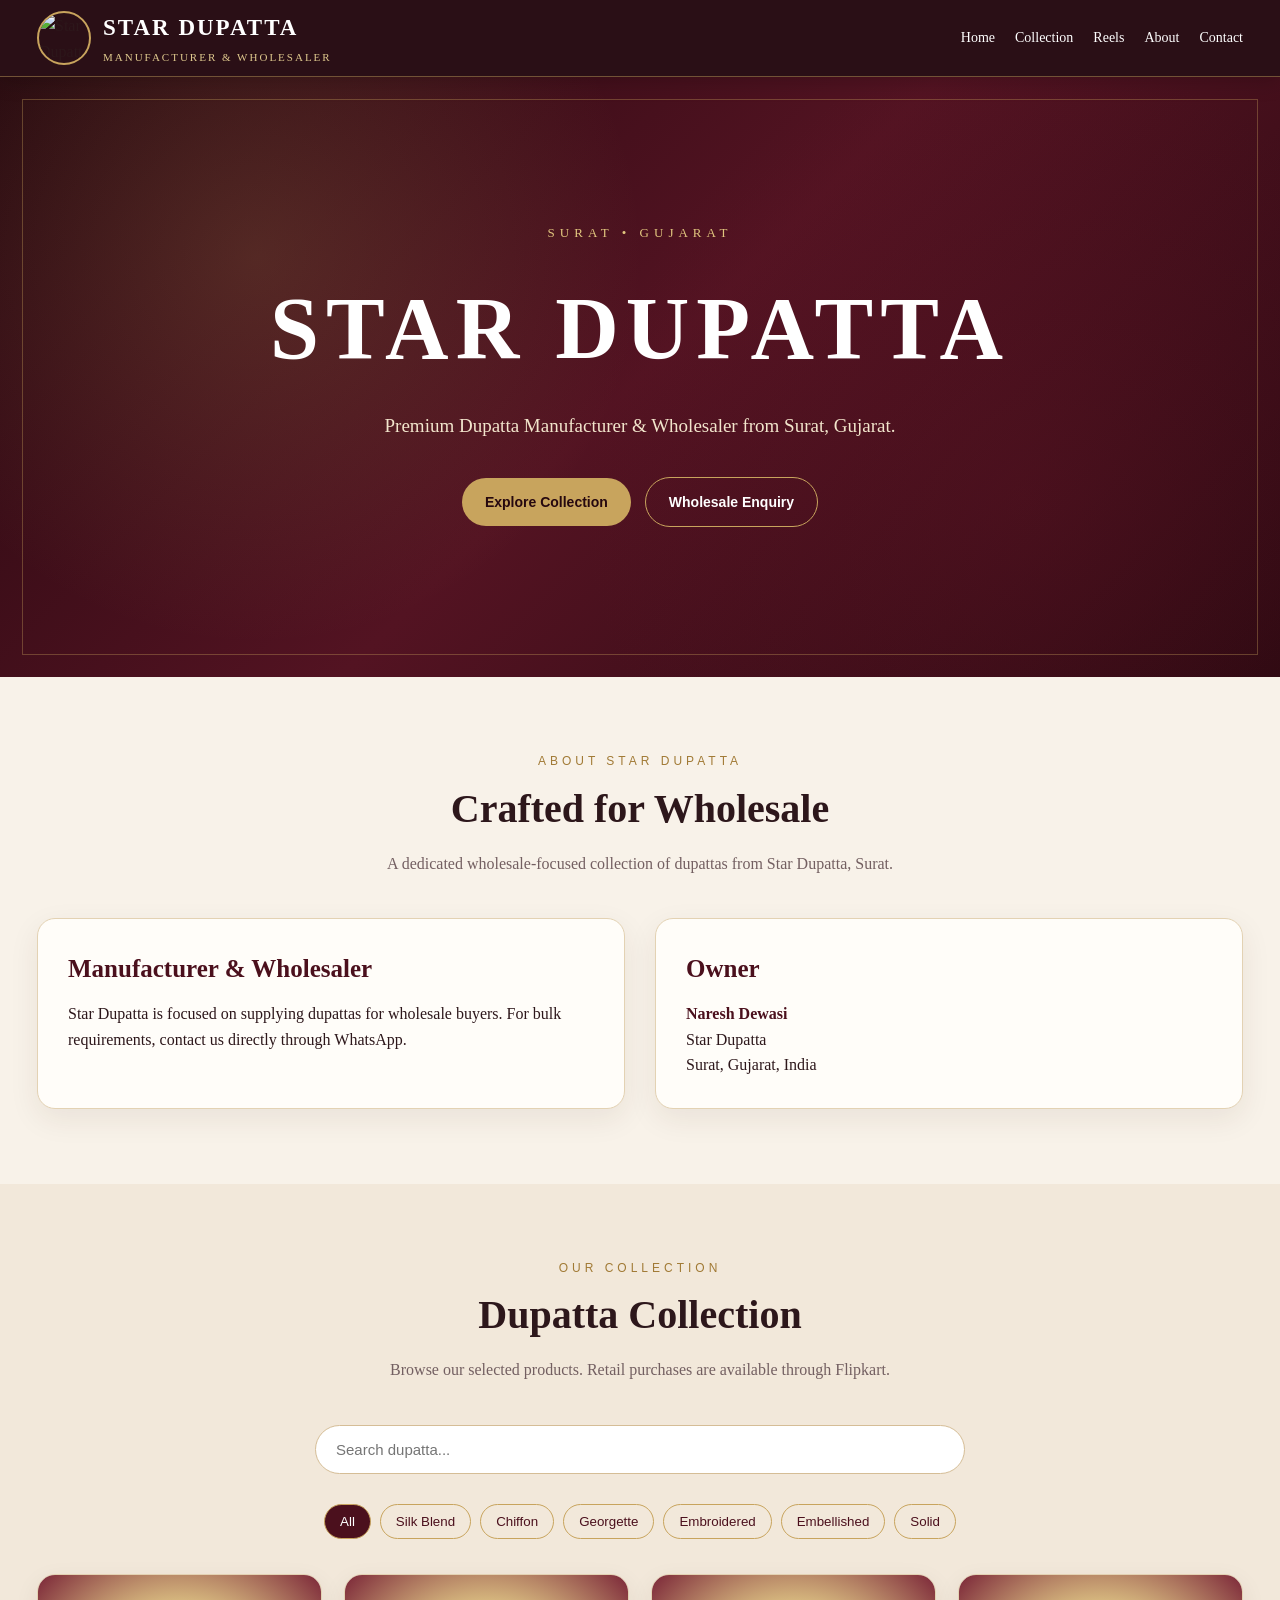
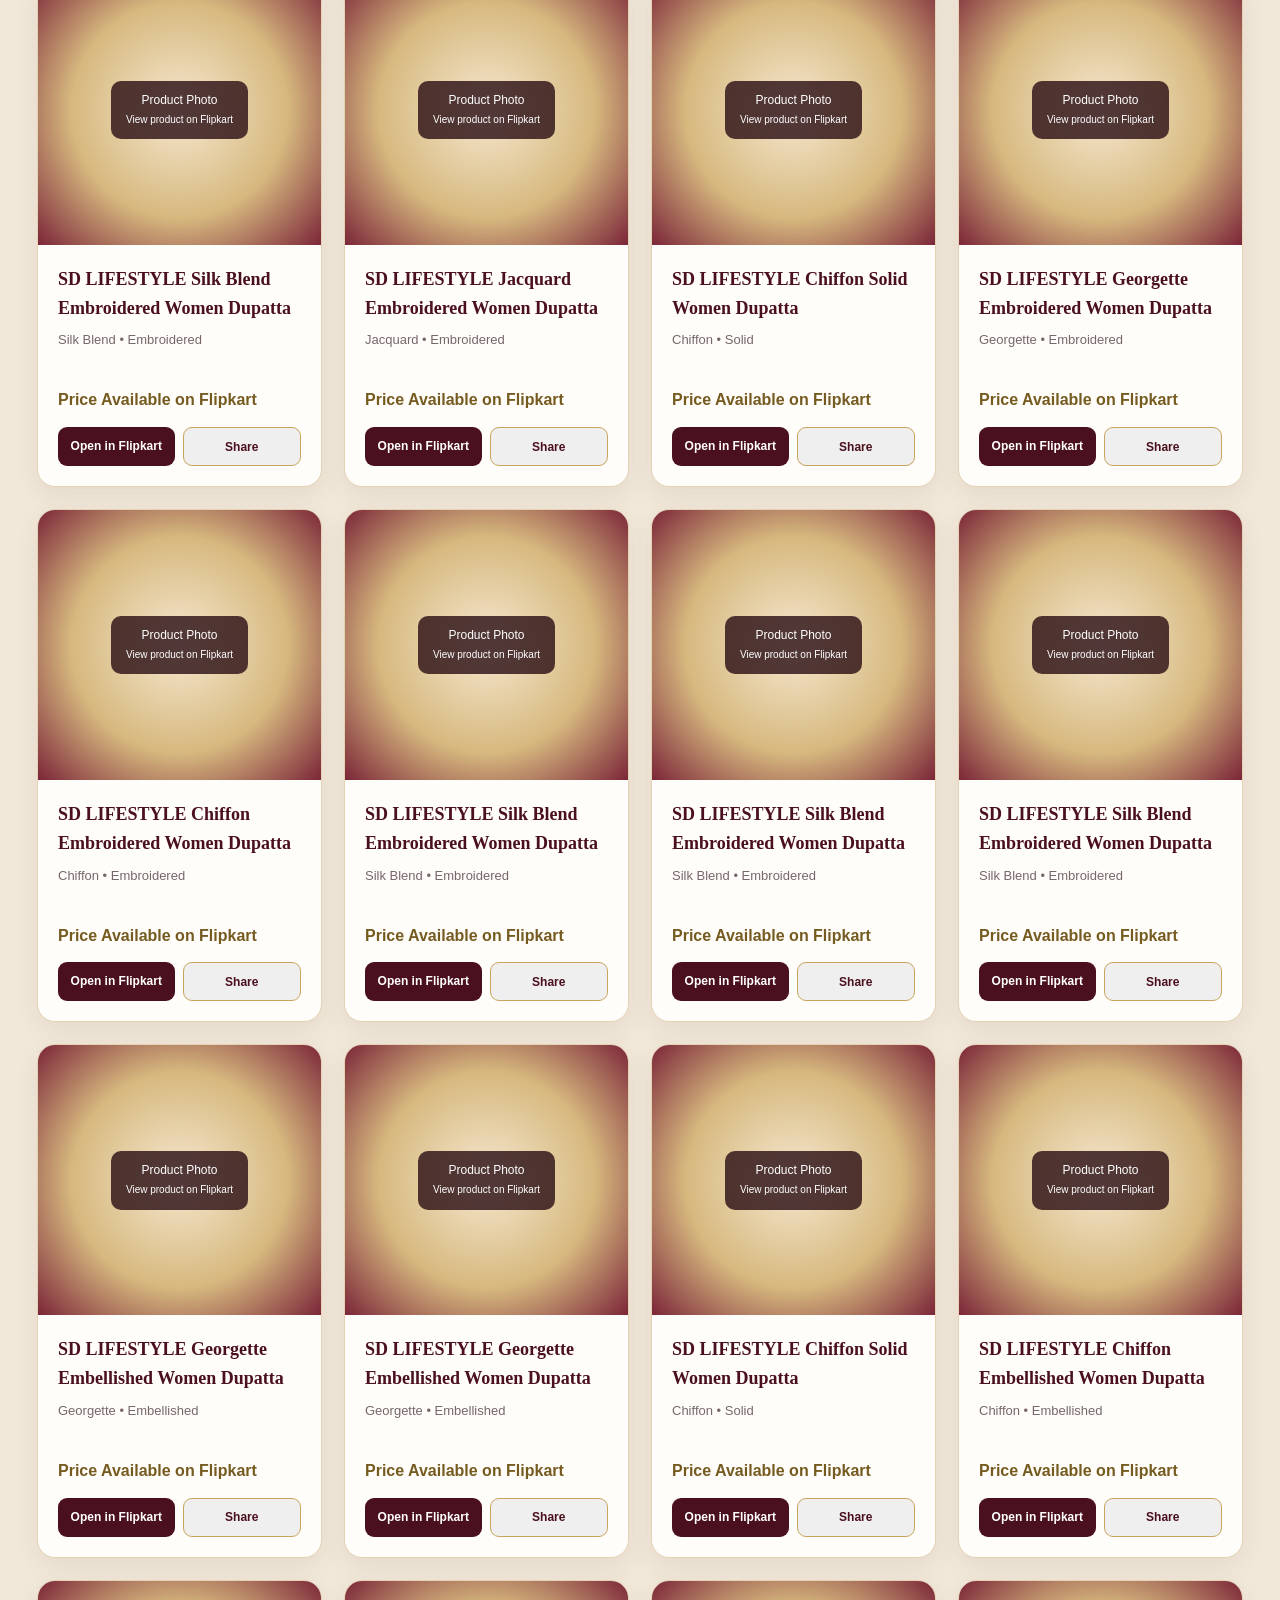
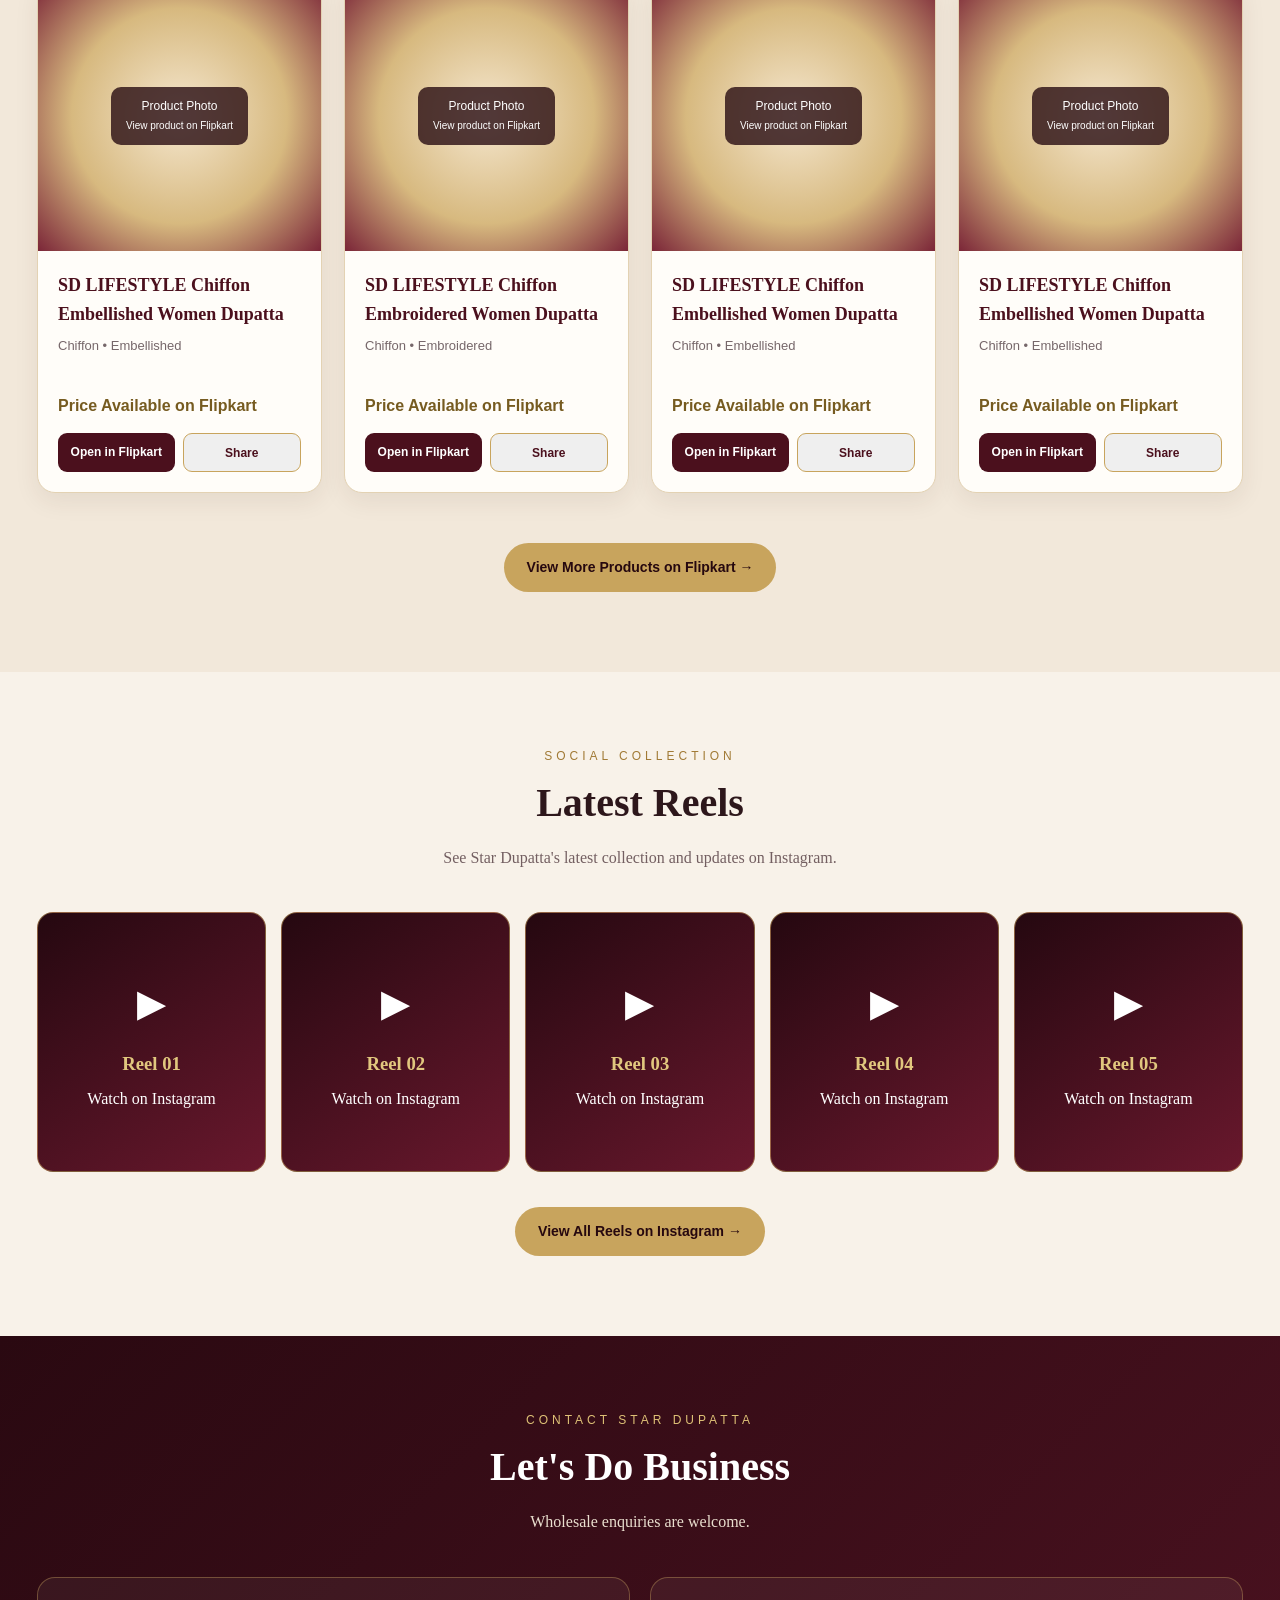
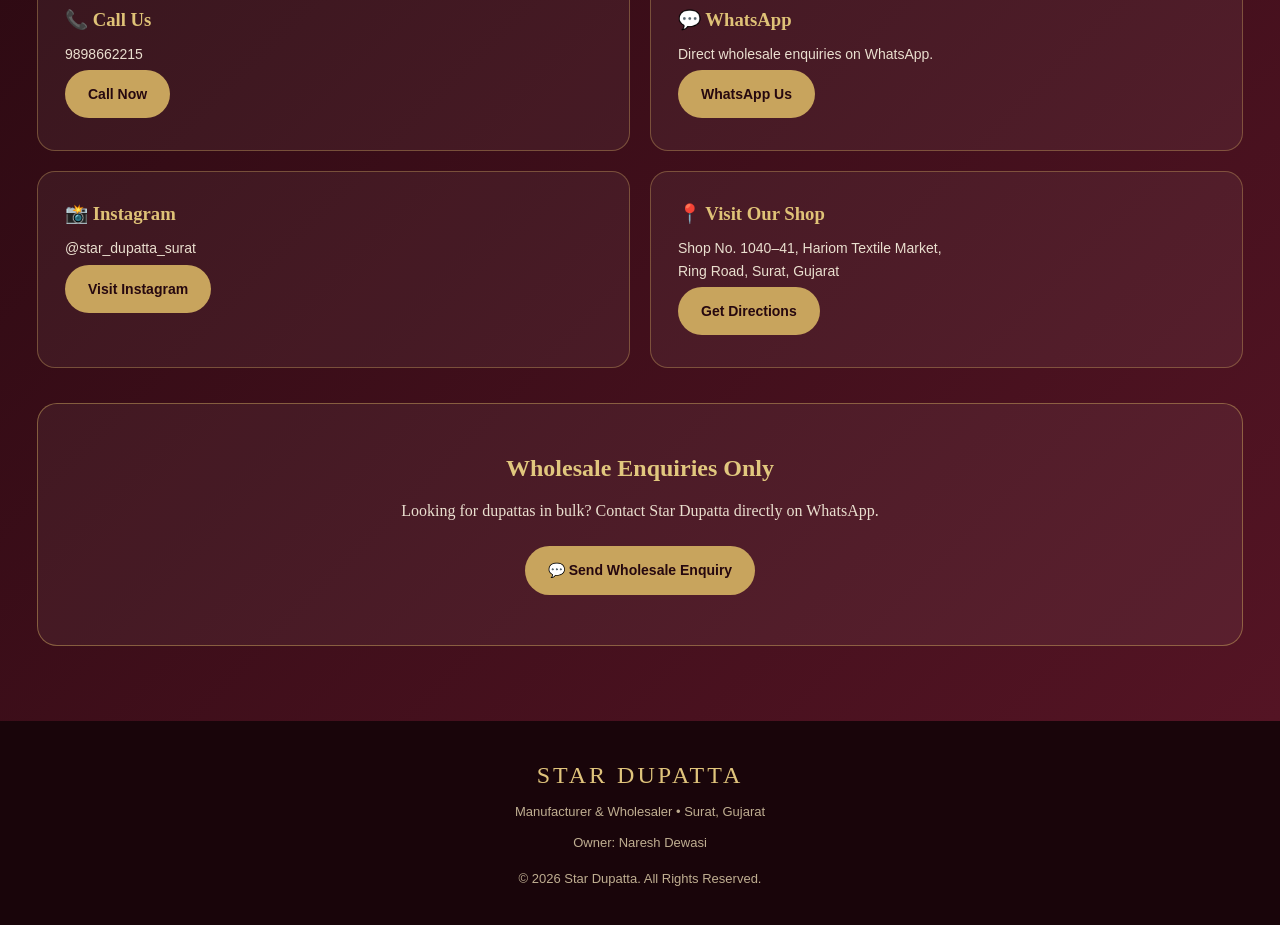
==== index.html @ 2c5ca938 "Add files via upload" ====
<!DOCTYPE html>
<html lang="en">
<head>
<meta charset="UTF-8">
<meta name="viewport" content="width=device-width, initial-scale=1.0">
<meta name="theme-color" content="#3b101b">
<title>Star Dupatta | Manufacturer & Wholesaler</title>

<style>
*{box-sizing:border-box;margin:0;padding:0}
html{scroll-behavior:smooth}
body{
  font-family:Georgia,"Times New Roman",serif;
  background:#f8f2e9;
  color:#2d171b;
  line-height:1.6;
}
a{text-decoration:none;color:inherit}

:root{
  --maroon:#4b101d;
  --dark:#24080f;
  --gold:#c8a45d;
  --cream:#f8f2e9;
  --white:#fffdf9;
  --text:#2d171b;
}

header{
  position:sticky;
  top:0;
  z-index:1000;
  background:rgba(36,8,15,.97);
  border-bottom:1px solid rgba(200,164,93,.45);
  box-shadow:0 4px 20px rgba(0,0,0,.18);
}

.nav{
  max-width:1250px;
  margin:auto;
  min-height:76px;
  padding:10px 22px;
  display:flex;
  align-items:center;
  justify-content:space-between;
  gap:20px;
}

.logo-wrap{
  display:flex;
  align-items:center;
  gap:12px;
}

.logo{
  width:54px;
  height:54px;
  object-fit:cover;
  border-radius:50%;
  border:2px solid var(--gold);
}

.brand{
  color:#fff;
  font-size:23px;
  letter-spacing:2px;
  font-weight:bold;
}

.brand-small{
  display:block;
  color:#dfc98e;
  font-size:11px;
  letter-spacing:2px;
  margin-top:2px;
}

nav{
  display:flex;
  flex-wrap:wrap;
  justify-content:center;
  gap:20px;
}

nav a{
  color:#fff;
  font-size:14px;
  transition:.25s;
}

nav a:hover{color:var(--gold)}

.hero{
  min-height:600px;
  display:flex;
  align-items:center;
  justify-content:center;
  text-align:center;
  padding:80px 20px;
  position:relative;
  overflow:hidden;
  background:
    radial-gradient(circle at 20% 30%,rgba(200,164,93,.18),transparent 35%),
    radial-gradient(circle at 80% 70%,rgba(116,25,45,.22),transparent 40%),
    linear-gradient(135deg,#26080f,#531322,#2c0911);
  color:#fff;
}

.hero:before{
  content:"";
  position:absolute;
  inset:22px;
  border:1px solid rgba(200,164,93,.35);
  pointer-events:none;
}

.hero-content{
  max-width:900px;
  position:relative;
  z-index:2;
}

.eyebrow{
  color:#e2c77f;
  letter-spacing:5px;
  text-transform:uppercase;
  font-size:13px;
  margin-bottom:15px;
}

.hero h1{
  font-size:clamp(45px,8vw,88px);
  letter-spacing:7px;
  margin-bottom:12px;
}

.hero p{
  color:#f2e5cc;
  font-size:19px;
  max-width:680px;
  margin:0 auto 30px;
}

.btn{
  display:inline-block;
  padding:13px 23px;
  border-radius:30px;
  margin:5px;
  font-weight:bold;
  font-family:Arial,sans-serif;
  font-size:14px;
  transition:.25s;
}

.btn-gold{
  background:var(--gold);
  color:#26080f;
}

.btn-outline{
  border:1px solid var(--gold);
  color:#fff;
}

.btn:hover{
  transform:translateY(-2px);
  box-shadow:0 8px 22px rgba(0,0,0,.2);
}

.section{
  max-width:1250px;
  margin:auto;
  padding:75px 22px;
}

.section-title{
  text-align:center;
  margin-bottom:42px;
}

.section-title .small{
  color:#a17a35;
  text-transform:uppercase;
  letter-spacing:4px;
  font-size:12px;
  font-family:Arial,sans-serif;
}

.section-title h2{
  font-size:40px;
  margin-top:5px;
}

.section-title p{
  max-width:650px;
  margin:10px auto 0;
  color:#735f61;
}

.about{
  display:grid;
  grid-template-columns:1fr 1fr;
  gap:30px;
}

.info-card{
  background:var(--white);
  border:1px solid #e3d2b3;
  border-radius:18px;
  padding:30px;
  box-shadow:0 10px 30px rgba(70,35,20,.08);
}

.info-card h3{
  color:var(--maroon);
  margin-bottom:12px;
  font-size:25px;
}

.info-card strong{color:var(--maroon)}

.products{
  background:#f2e8da;
}

.search-area{
  max-width:650px;
  margin:0 auto 30px;
}

.search{
  width:100%;
  padding:15px 20px;
  border:1px solid #d5bd96;
  border-radius:30px;
  background:white;
  outline:none;
  font-size:15px;
}

.filters{
  display:flex;
  flex-wrap:wrap;
  justify-content:center;
  gap:9px;
  margin-bottom:35px;
}

.filter{
  border:1px solid #c8a45d;
  background:transparent;
  padding:9px 15px;
  border-radius:22px;
  cursor:pointer;
  color:var(--maroon);
}

.filter.active,
.filter:hover{
  background:var(--maroon);
  color:#fff;
}

.product-grid{
  display:grid;
  grid-template-columns:repeat(4,1fr);
  gap:22px;
}

.product{
  background:var(--white);
  border-radius:18px;
  overflow:hidden;
  border:1px solid #e3d2b3;
  box-shadow:0 8px 25px rgba(70,35,20,.08);
  transition:.3s;
}

.product:hover{
  transform:translateY(-5px);
  box-shadow:0 15px 35px rgba(70,35,20,.14);
}

.product-img{
  height:270px;
  background:
    radial-gradient(circle at center,#f5e7cf,#d7b97f 55%,#7b2638);
  display:flex;
  align-items:center;
  justify-content:center;
  text-align:center;
  padding:25px;
  color:#fff;
  position:relative;
}

.product-img span{
  background:rgba(36,8,15,.78);
  padding:10px 15px;
  border-radius:10px;
  font-family:Arial,sans-serif;
  font-size:12px;
}

.product-body{padding:20px}

.product-body h3{
  font-size:18px;
  margin-bottom:8px;
  color:var(--maroon);
}

.product-body p{
  color:#76676a;
  font-family:Arial,sans-serif;
  font-size:13px;
  min-height:43px;
}

.price{
  color:#765b20;
  font-weight:bold;
  margin:14px 0;
  font-family:Arial,sans-serif;
}

.actions{
  display:flex;
  gap:8px;
}

.action{
  flex:1;
  text-align:center;
  padding:10px 6px;
  border-radius:9px;
  font-size:12px;
  font-family:Arial,sans-serif;
  font-weight:bold;
}

.flip{
  background:var(--maroon);
  color:white;
}

.share{
  border:1px solid #c8a45d;
  color:var(--maroon);
}

.more{
  text-align:center;
  margin-top:45px;
}

.reels{
  display:grid;
  grid-template-columns:repeat(5,1fr);
  gap:15px;
}

.reel{
  min-height:260px;
  background:linear-gradient(145deg,#250810,#69182d);
  border:1px solid rgba(200,164,93,.55);
  border-radius:16px;
  display:flex;
  flex-direction:column;
  justify-content:center;
  align-items:center;
  text-align:center;
  padding:20px;
  color:#fff;
  transition:.3s;
}

.reel:hover{transform:translateY(-5px)}

.reel-icon{
  font-size:38px;
  margin-bottom:15px;
}

.reel h3{
  color:#e1c77e;
  margin-bottom:8px;
}

.contact{
  background:linear-gradient(135deg,#2a0911,#541424);
  color:#fff;
}

.contact-grid{
  display:grid;
  grid-template-columns:repeat(2,1fr);
  gap:20px;
}

.contact-card{
  border:1px solid rgba(200,164,93,.4);
  border-radius:18px;
  padding:27px;
  background:rgba(255,255,255,.05);
}

.contact-card h3{
  color:#dfc277;
  margin-bottom:8px;
}

.contact-card p{
  color:#eadfcf;
  font-family:Arial,sans-serif;
  font-size:14px;
}

.contact-card .btn{margin-left:0}

.wholesale{
  text-align:center;
  margin-top:35px;
  padding:45px 25px;
  border:1px solid rgba(200,164,93,.5);
  border-radius:20px;
  background:rgba(255,255,255,.05);
}

.wholesale h2{
  color:#e1c77e;
  margin-bottom:10px;
}

.wholesale p{
  color:#eadfcf;
  margin-bottom:18px;
}

footer{
  background:#19050a;
  color:#bfae91;
  text-align:center;
  padding:35px 20px;
  font-family:Arial,sans-serif;
  font-size:13px;
}

.footer-brand{
  color:#e0c47c;
  font-family:Georgia,serif;
  font-size:24px;
  letter-spacing:3px;
  margin-bottom:8px;
}

@media(max-width:1050px){
  .product-grid{grid-template-columns:repeat(3,1fr)}
  .reels{grid-template-columns:repeat(3,1fr)}
}

@media(max-width:760px){
  .nav{
    flex-direction:column;
    padding:12px;
  }

  nav{gap:12px}

  .hero{min-height:520px}

  .about,
  .contact-grid{
    grid-template-columns:1fr;
  }

  .product-grid{
    grid-template-columns:repeat(2,1fr);
    gap:14px;
  }

  .product-img{height:220px}

  .reels{
    grid-template-columns:1fr 1fr;
  }

  .section{padding:55px 15px}
}

@media(max-width:480px){
  .product-grid{grid-template-columns:1fr}

  .reels{grid-template-columns:1fr}

  .hero h1{
    letter-spacing:3px;
  }

  .hero p{font-size:16px}
}
</style>
</head>

<body>

<header>
  <div class="nav">

    <a href="#home" class="logo-wrap">
      <img
        class="logo"
        src="https://i.ibb.co/zTkdzWYV/Screenshot-20260829-231338-Instagram.jpg"
        alt="Star Dupatta Logo"
      >
      <div>
        <div class="brand">STAR DUPATTA</div>
        <span class="brand-small">MANUFACTURER & WHOLESALER</span>
      </div>
    </a>

    <nav>
      <a href="#home">Home</a>
      <a href="#products">Collection</a>
      <a href="#reels">Reels</a>
      <a href="#about">About</a>
      <a href="#contact">Contact</a>
    </nav>

  </div>
</header>


<section class="hero" id="home">
  <div class="hero-content">
    <div class="eyebrow">Surat • Gujarat</div>

    <h1>STAR DUPATTA</h1>

    <p>
      Premium Dupatta Manufacturer & Wholesaler
      from Surat, Gujarat.
    </p>

    <a href="#products" class="btn btn-gold">
      Explore Collection
    </a>

    <a
      href="https://wa.me/919898662215?text=Hello%20Star%20Dupatta%2C%20I%20am%20interested%20in%20wholesale%20dupattas."
      class="btn btn-outline"
      target="_blank"
    >
      Wholesale Enquiry
    </a>
  </div>
</section>


<section class="section" id="about">

  <div class="section-title">
    <div class="small">About Star Dupatta</div>
    <h2>Crafted for Wholesale</h2>
    <p>
      A dedicated wholesale-focused collection of dupattas
      from Star Dupatta, Surat.
    </p>
  </div>

  <div class="about">

    <div class="info-card">
      <h3>Manufacturer & Wholesaler</h3>
      <p>
        Star Dupatta is focused on supplying dupattas for
        wholesale buyers. For bulk requirements, contact us
        directly through WhatsApp.
      </p>
    </div>

    <div class="info-card">
      <h3>Owner</h3>
      <p>
        <strong>Naresh Dewasi</strong><br>
        Star Dupatta<br>
        Surat, Gujarat, India
      </p>
    </div>

  </div>
</section>


<section class="products" id="products">

  <div class="section">

    <div class="section-title">
      <div class="small">Our Collection</div>
      <h2>Dupatta Collection</h2>
      <p>
        Browse our selected products. Retail purchases are
        available through Flipkart.
      </p>
    </div>

    <div class="search-area">
      <input
        class="search"
        id="search"
        type="search"
        placeholder="Search dupatta..."
        oninput="filterProducts()"
      >
    </div>

    <div class="filters">
      <button class="filter active" onclick="setFilter('all',this)">All</button>
      <button class="filter" onclick="setFilter('silk',this)">Silk Blend</button>
      <button class="filter" onclick="setFilter('chiffon',this)">Chiffon</button>
      <button class="filter" onclick="setFilter('georgette',this)">Georgette</button>
      <button class="filter" onclick="setFilter('embroidered',this)">Embroidered</button>
      <button class="filter" onclick="setFilter('embellished',this)">Embellished</button>
      <button class="filter" onclick="setFilter('solid',this)">Solid</button>
    </div>

    <div class="product-grid" id="productGrid"></div>

    <div class="more">
      <a
        href="https://www.flipkart.com/womens-dupattas/sd-lifestyle~brand/pr?sid=clo%2Cqd8%2Ct6b%2Cpjy&marketplace=FLIPKART&sort=popularity&p%5B%5D=facets.brand%255B%5D%3DSD%2BLIFESTYLE"
        target="_blank"
        class="btn btn-gold"
      >
        View More Products on Flipkart →
      </a>
    </div>

  </div>
</section>


<section class="section" id="reels">

  <div class="section-title">
    <div class="small">Social Collection</div>
    <h2>Latest Reels</h2>
    <p>See Star Dupatta's latest collection and updates on Instagram.</p>
  </div>

  <div class="reels">

    <a class="reel" target="_blank"
       href="https://www.instagram.com/reel/DZw_yzQIkz5/">
      <div class="reel-icon">▶</div>
      <h3>Reel 01</h3>
      <p>Watch on Instagram</p>
    </a>

    <a class="reel" target="_blank"
       href="https://www.instagram.com/reel/DZ9lg5iI7VW/">
      <div class="reel-icon">▶</div>
      <h3>Reel 02</h3>
      <p>Watch on Instagram</p>
    </a>

    <a class="reel" target="_blank"
       href="https://www.instagram.com/reel/DaCnSZhokdm/">
      <div class="reel-icon">▶</div>
      <h3>Reel 03</h3>
      <p>Watch on Instagram</p>
    </a>

    <a class="reel" target="_blank"
       href="https://www.instagram.com/reel/DaC8WlyoCGF/">
      <div class="reel-icon">▶</div>
      <h3>Reel 04</h3>
      <p>Watch on Instagram</p>
    </a>

    <a class="reel" target="_blank"
       href="https://www.instagram.com/reel/DcbSSscI4Z-/">
      <div class="reel-icon">▶</div>
      <h3>Reel 05</h3>
      <p>Watch on Instagram</p>
    </a>

  </div>

  <div style="text-align:center;margin-top:30px;">
    <a
      href="https://www.instagram.com/star_dupatta_surat/"
      target="_blank"
      class="btn btn-gold"
    >
      View All Reels on Instagram →
    </a>
  </div>

</section>


<section class="contact" id="contact">

  <div class="section">

    <div class="section-title">
      <div class="small" style="color:#dfc277;">Contact Star Dupatta</div>
      <h2 style="color:white;">Let's Do Business</h2>
      <p style="color:#eadfcf;">
        Wholesale enquiries are welcome.
      </p>
    </div>

    <div class="contact-grid">

      <div class="contact-card">
        <h3>📞 Call Us</h3>
        <p>9898662215</p>
        <a href="tel:+919898662215" class="btn btn-gold">
          Call Now
        </a>
      </div>

      <div class="contact-card">
        <h3>💬 WhatsApp</h3>
        <p>Direct wholesale enquiries on WhatsApp.</p>
        <a
          href="https://wa.me/919898662215?text=Hello%20Star%20Dupatta%2C%20I%20am%20interested%20in%20wholesale%20dupattas."
          target="_blank"
          class="btn btn-gold"
        >
          WhatsApp Us
        </a>
      </div>

      <div class="contact-card">
        <h3>📸 Instagram</h3>
        <p>@star_dupatta_surat</p>
        <a
          href="https://www.instagram.com/star_dupatta_surat/"
          target="_blank"
          class="btn btn-gold"
        >
          Visit Instagram
        </a>
      </div>

      <div class="contact-card">
        <h3>📍 Visit Our Shop</h3>
        <p>
          Shop No. 1040–41, Hariom Textile Market,<br>
          Ring Road, Surat, Gujarat
        </p>
        <a
          href="https://maps.app.goo.gl/jtV95q2mHbNtbrFj6?g_st=ac"
          target="_blank"
          class="btn btn-gold"
        >
          Get Directions
        </a>
      </div>

    </div>


    <div class="wholesale">

      <h2>Wholesale Enquiries Only</h2>

      <p>
        Looking for dupattas in bulk?
        Contact Star Dupatta directly on WhatsApp.
      </p>

      <a
        href="https://wa.me/919898662215?text=Hello%20Star%20Dupatta%2C%20I%20am%20interested%20in%20wholesale%20dupattas."
        target="_blank"
        class="btn btn-gold"
      >
        💬 Send Wholesale Enquiry
      </a>

    </div>

  </div>

</section>


<footer>

  <div class="footer-brand">STAR DUPATTA</div>

  <p>Manufacturer & Wholesaler • Surat, Gujarat</p>

  <p style="margin-top:10px;">
    Owner: Naresh Dewasi
  </p>

  <p style="margin-top:15px;">
    © 2026 Star Dupatta. All Rights Reserved.
  </p>

</footer>


<script>

const products = [

{
 name:"SD LIFESTYLE Silk Blend Embroidered Women Dupatta",
 type:"silk embroidered",
 url:"https://dl.flipkart.com/dl/sd-lifestyle-silk-blend-embroidered-women-dupatta/p/itm3fc6945164ed1?pid=DUPHMPGYBGUNRDJT&lid=LSTDUPHMPGYBGUNRDJTT0ZXSJ&marketplace=FLIPKART&q=sd+lifestyle+dupatta&store=clo%2Fqd8%2Ft6b%2Fpjy",
 category:"Silk Blend • Embroidered"
},

{
 name:"SD LIFESTYLE Jacquard Embroidered Women Dupatta",
 type:"jacquard embroidered",
 url:"https://dl.flipkart.com/dl/sd-lifestyle-jacquard-embroidered-women-dupatta/p/itmd03dd4b857654?pid=DUPHKTE5GJJXPYZM&lid=LSTDUPHKTE5GJJXPYZMOZVMYJ&marketplace=FLIPKART&q=sd+lifestyle+dupatta&store=clo%2Fqd8%2Ft6b%2Fpjy",
 category:"Jacquard • Embroidered"
},

{
 name:"SD LIFESTYLE Chiffon Solid Women Dupatta",
 type:"chiffon solid",
 url:"https://dl.flipkart.com/dl/sd-lifestyle-chiffon-solid-women-dupatta/p/itma3800caab5e64?pid=DUPHJGUGKZB3FHMG&lid=LSTDUPHJGUGKZB3FHMGYOK1WY&marketplace=FLIPKART&q=sd+lifestyle+dupatta&store=clo%2Fqd8%2Ft6b%2Fpjy",
 category:"Chiffon • Solid"
},

{
 name:"SD LIFESTYLE Georgette Embroidered Women Dupatta",
 type:"georgette embroidered",
 url:"https://dl.flipkart.com/dl/sd-lifestyle-georgette-embroidered-women-dupatta/p/itm1c7324a1fb806?pid=DUPHJQZF4SFA7AJU&lid=LSTDUPHJQZF4SFA7AJU33KN9Y&marketplace=FLIPKART&q=sd+lifestyle+dupatta&store=clo%2Fqd8%2Ft6b%2Fpjy",
 category:"Georgette • Embroidered"
},

{
 name:"SD LIFESTYLE Chiffon Embroidered Women Dupatta",
 type:"chiffon embroidered",
 url:"https://dl.flipkart.com/dl/sd-lifestyle-chiffon-embroidered-women-dupatta/p/itme0567edb742ff?pid=DUPHJGT7TXG6GNKY&lid=LSTDUPHJGT7TXG6GNKY1EAVQU&marketplace=FLIPKART&q=sd+lifestyle+dupatta&store=clo%2Fqd8%2Ft6b%2Fpjy",
 category:"Chiffon • Embroidered"
},

{
 name:"SD LIFESTYLE Silk Blend Embroidered Women Dupatta",
 type:"silk embroidered",
 url:"https://dl.flipkart.com/dl/sd-lifestyle-silk-blend-embroidered-women-dupatta/p/itmf3056d219b2b1?pid=DUPHMPGYYGDUEH8R&lid=LSTDUPHMPGYYGDUEH8RJPDTI4&marketplace=FLIPKART&q=sd+lifestyle+dupatta&store=clo%2Fqd8%2Ft6b%2Fpjy",
 category:"Silk Blend • Embroidered"
},

{
 name:"SD LIFESTYLE Silk Blend Embroidered Women Dupatta",
 type:"silk embroidered",
 url:"https://dl.flipkart.com/dl/sd-lifestyle-silk-blend-embroidered-women-dupatta/p/itm67cb13f4dfed7?pid=DUPHMPGYJFTVMKUM&lid=LSTDUPHMPGYJFTVMKUMCTW9AX&marketplace=FLIPKART&q=sd+lifestyle+dupatta&store=clo%2Fqd8%2Ft6b%2Fpjy",
 category:"Silk Blend • Embroidered"
},

{
 name:"SD LIFESTYLE Silk Blend Embroidered Women Dupatta",
 type:"silk embroidered",
 url:"https://dl.flipkart.com/dl/sd-lifestyle-silk-blend-embroidered-women-dupatta/p/itm17203e1b61720?pid=DUPHMPGYVJ8C8MPH&lid=LSTDUPHMPGYVJ8C8MPHT6V2NP&marketplace=FLIPKART&q=sd+lifestyle+dupatta&store=clo%2Fqd8%2Ft6b%2Fpjy",
 category:"Silk Blend • Embroidered"
},

{
 name:"SD LIFESTYLE Georgette Embellished Women Dupatta",
 type:"georgette embellished",
 url:"https://dl.flipkart.com/dl/sd-lifestyle-georgette-embellished-women-dupatta/p/itm558fbd7bdb45d?pid=DUPHJQZFHJWEZK7B&lid=LSTDUPHJQZFHJWEZK7BO4AX5D&marketplace=FLIPKART&q=sd+lifestyle+dupatta&store=clo%2Fqd8%2Ft6b%2Fpjy",
 category:"Georgette • Embellished"
},

{
 name:"SD LIFESTYLE Georgette Embellished Women Dupatta",
 type:"georgette embellished",
 url:"https://dl.flipkart.com/dl/sd-lifestyle-georgette-embellished-women-dupatta/p/itm47c1679a69d55?pid=DUPHJQZFGPRNCDZY&lid=LSTDUPHJQZFGPRNCDZYCEQ5BD&marketplace=FLIPKART&q=sd+lifestyle+dupatta&store=clo%2Fqd8%2Ft6b%2Fpjy",
 category:"Georgette • Embellished"
},

{
 name:"SD LIFESTYLE Chiffon Solid Women Dupatta",
 type:"chiffon solid",
 url:"https://dl.flipkart.com/dl/sd-lifestyle-chiffon-solid-women-dupatta/p/itm17abc6ac86f74?pid=DUPHJGUG9W62YBCF&lid=LSTDUPHJGUG9W62YBCFQXRK8N&marketplace=FLIPKART&q=sd+lifestyle+dupatta&store=clo%2Fqd8%2Ft6b%2Fpjy",
 category:"Chiffon • Solid"
},

{
 name:"SD LIFESTYLE Chiffon Embellished Women Dupatta",
 type:"chiffon embellished",
 url:"https://dl.flipkart.com/dl/sd-lifestyle-chiffon-embellished-women-dupatta/p/itm7e061c9791ec0?pid=DUPHJGUG5XH7EZHV&lid=LSTDUPHJGUG5XH7EZHVBYSYM7&marketplace=FLIPKART&q=sd+lifestyle+dupatta&store=clo%2Fqd8%2Ft6b%2Fpjy",
 category:"Chiffon • Embellished"
},

{
 name:"SD LIFESTYLE Chiffon Embellished Women Dupatta",
 type:"chiffon embellished",
 url:"https://dl.flipkart.com/dl/sd-lifestyle-chiffon-embellished-women-dupatta/p/itm90fd8f2108548?pid=DUPHJGUGBYY2NQ9W&lid=LSTDUPHJGUGBYY2NQ9WSHODH8&marketplace=FLIPKART&q=sd+lifestyle+dupatta&store=clo%2Fqd8%2Ft6b%2Fpjy",
 category:"Chiffon • Embellished"
},

{
 name:"SD LIFESTYLE Chiffon Embroidered Women Dupatta",
 type:"chiffon embroidered",
 url:"https://dl.flipkart.com/dl/sd-lifestyle-chiffon-embroidered-women-dupatta/p/itm0d9e0800660c1?pid=DUPHJGUG7YGHGHZC&lid=LSTDUPHJGUG7YGHGHZC1XEMNF&marketplace=FLIPKART&q=sd+lifestyle+dupatta&store=clo%2Fqd8%2Ft6b%2Fpjy",
 category:"Chiffon • Embroidered"
},

{
 name:"SD LIFESTYLE Chiffon Embellished Women Dupatta",
 type:"chiffon embellished",
 url:"https://dl.flipkart.com/dl/sd-lifestyle-chiffon-embellished-women-dupatta/p/itm8248250e97d4f?pid=DUPHJGYQVAFSHUGZ&lid=LSTDUPHJGYQVAFSHUGZPDMPAS&marketplace=FLIPKART&q=sd+lifestyle+dupatta&store=clo%2Fqd8%2Ft6b%2Fpjy",
 category:"Chiffon • Embellished"
},

{
 name:"SD LIFESTYLE Chiffon Embellished Women Dupatta",
 type:"chiffon embellished",
 url:"https://dl.flipkart.com/dl/sd-lifestyle-chiffon-embellished-women-dupatta/p/itm3d3ebbfcb18ec?pid=DUPHJQMQYFWGF983&lid=LSTDUPHJQMQYFWGF983NGVGFL&marketplace=FLIPKART&q=sd+lifestyle+dupatta&store=clo%2Fqd8%2Ft6b%2Fpjy",
 category:"Chiffon • Embellished"
}

];

let currentFilter="all";

function renderProducts(){

  const grid=document.getElementById("productGrid");
  const search=document.getElementById("search").value.toLowerCase();

  const filtered=products.filter(p=>{

    const matchesSearch=
      p.name.toLowerCase().includes(search) ||
      p.type.toLowerCase().includes(search) ||
      p.category.toLowerCase().includes(search);

    const matchesFilter=
      currentFilter==="all" ||
      p.type.includes(currentFilter);

    return matchesSearch && matchesFilter;
  });

  grid.innerHTML="";

  filtered.forEach((p,index)=>{

    const card=document.createElement("article");
    card.className="product";

    card.innerHTML=`

      <div class="product-img">
        <span>
          Product Photo<br>
          <small>View product on Flipkart</small>
        </span>
      </div>

      <div class="product-body">

        <h3>${p.name}</h3>

        <p>${p.category}</p>

        <div class="price">
          Price Available on Flipkart
        </div>

        <div class="actions">

          <a
            class="action flip"
            href="${p.url}"
            target="_blank"
            rel="noopener"
          >
            Open in Flipkart
          </a>

          <button
            class="action share"
            onclick="shareProduct('${p.name.replace(/'/g,"\\'")}','${p.url}')"
          >
            Share
          </button>

        </div>

      </div>
    `;

    grid.appendChild(card);

  });

}

function setFilter(filter,button){

  currentFilter=filter;

  document.querySelectorAll(".filter")
    .forEach(b=>b.classList.remove("active"));

  button.classList.add("active");

  renderProducts();
}

function filterProducts(){
  renderProducts();
}

async function shareProduct(name,url){

  if(navigator.share){

    try{
      await navigator.share({
        title:name,
        text:"Check this dupatta from Star Dupatta",
        url:url
      });
    }catch(e){}

  }else{

    try{
      await navigator.clipboard.writeText(url);
      alert("Product link copied!");
    }catch(e){
      prompt("Copy product link:",url);
    }

  }

}

renderProducts();

</script>

</body>
</html>
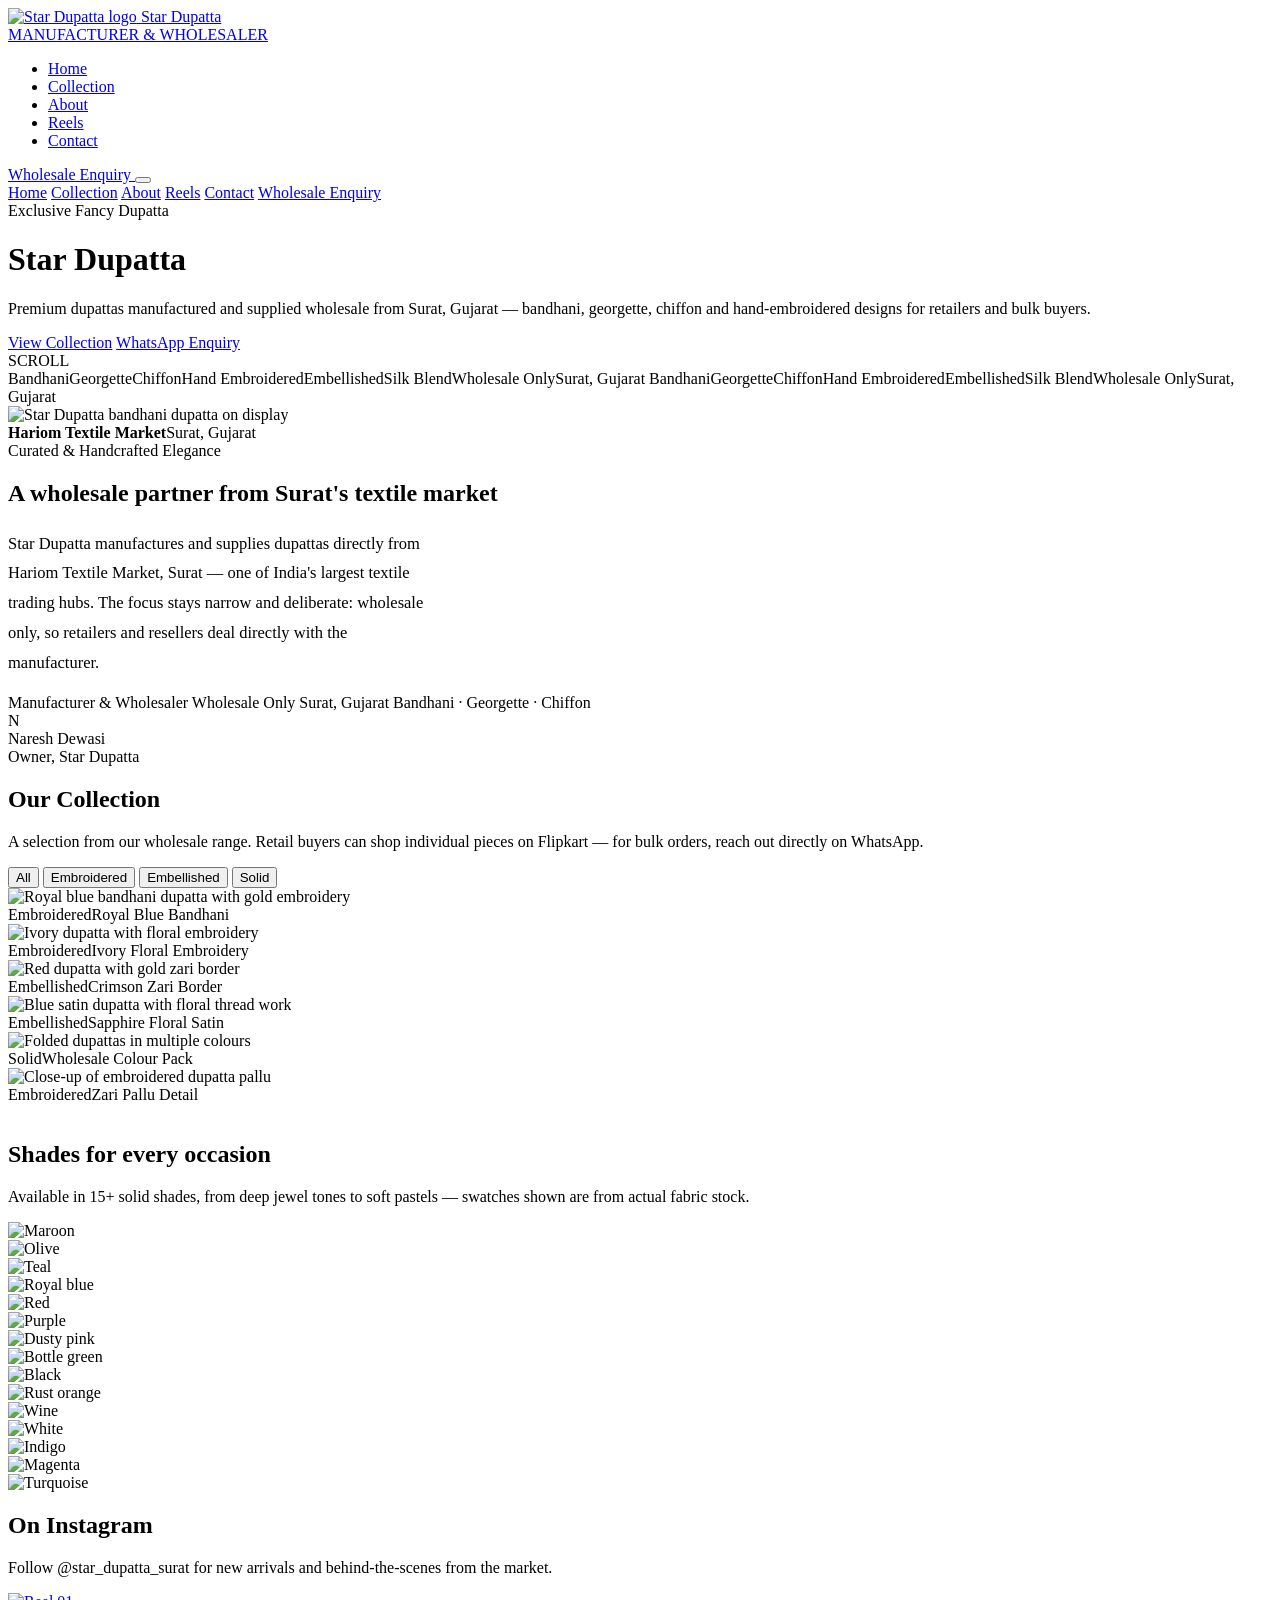
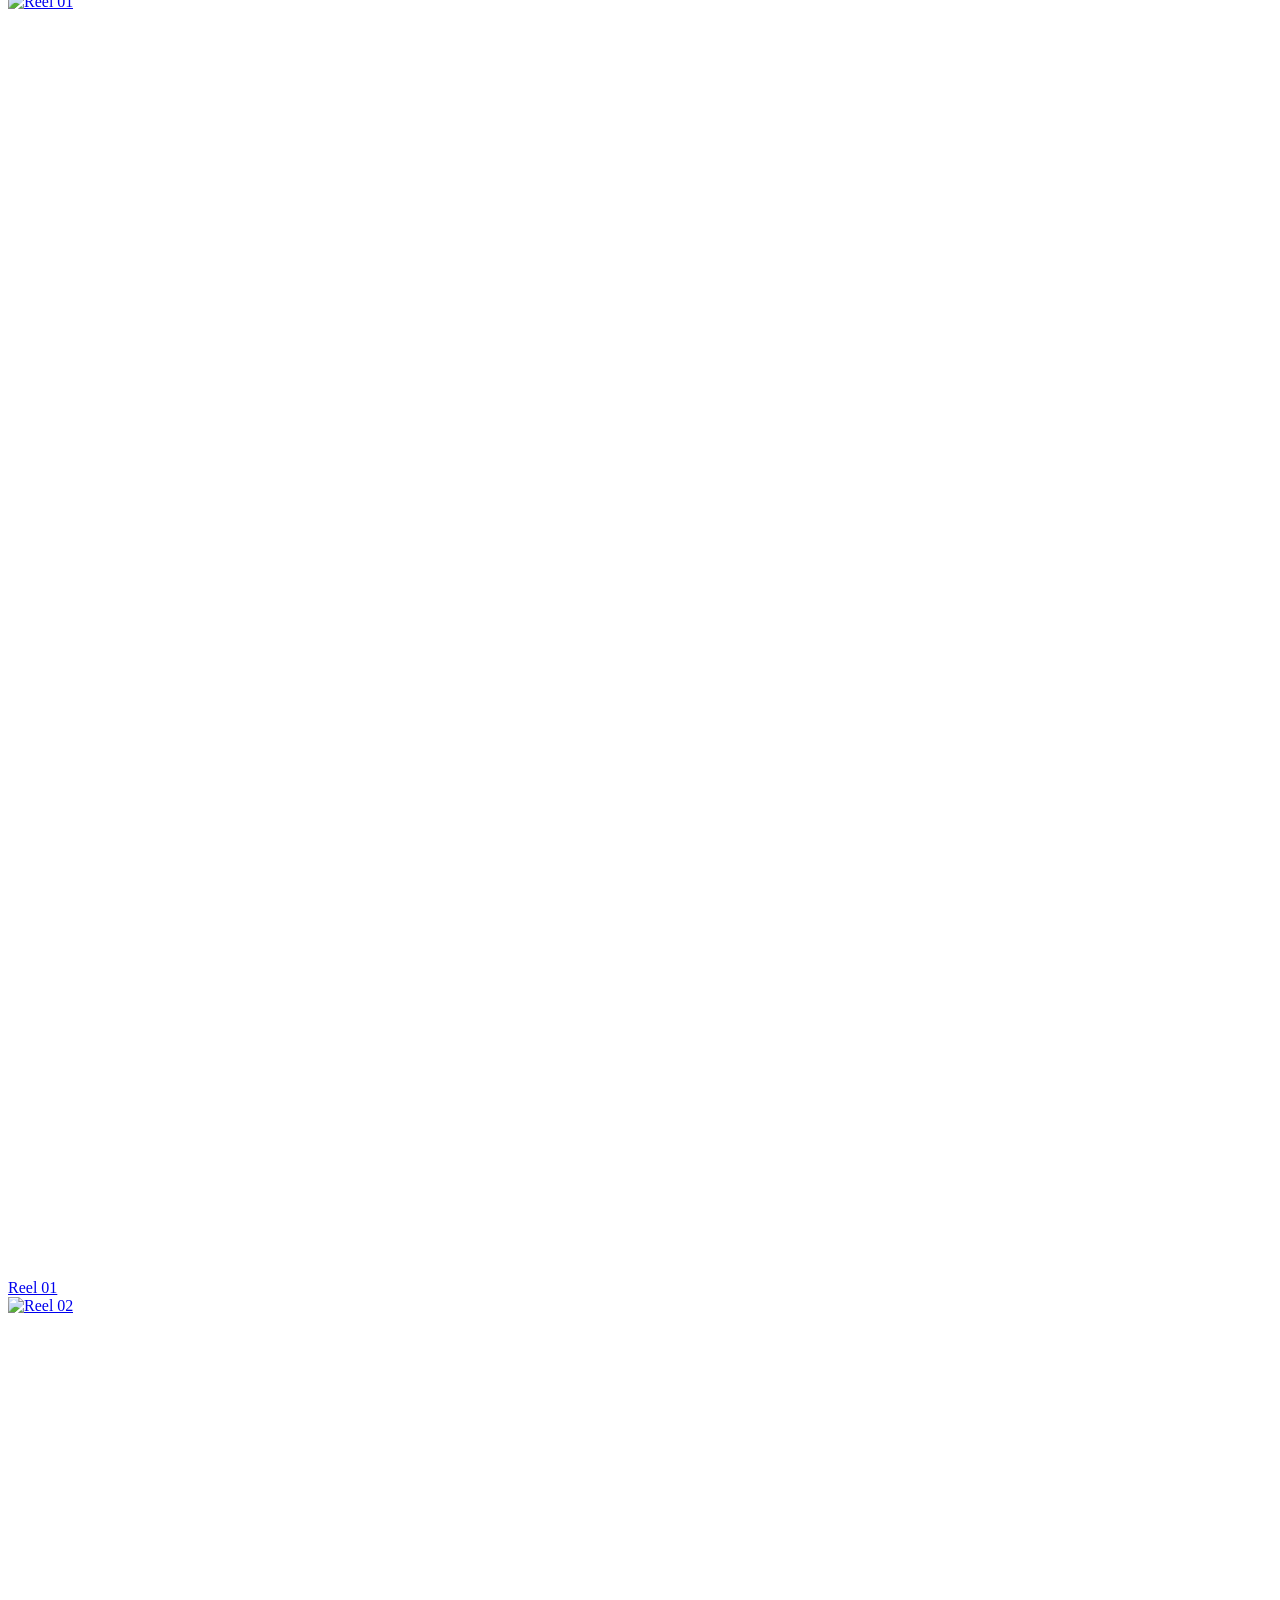
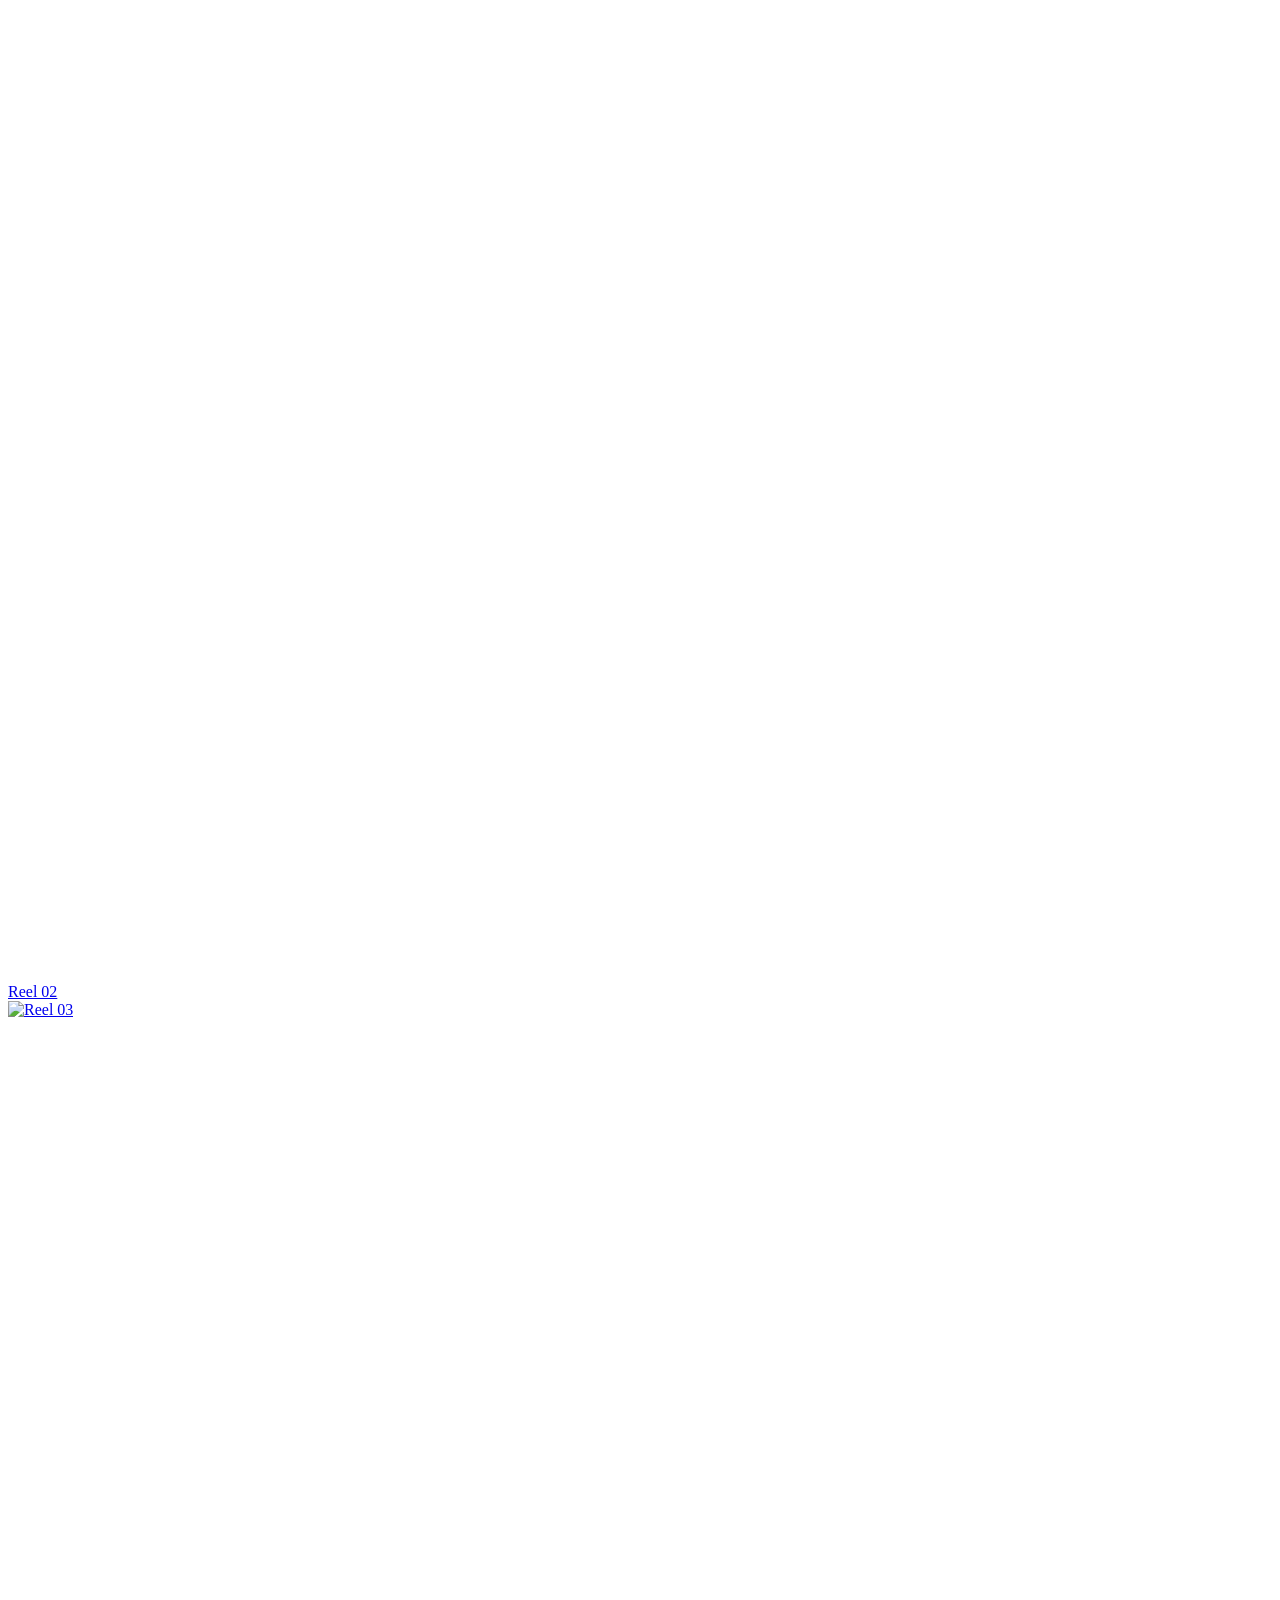
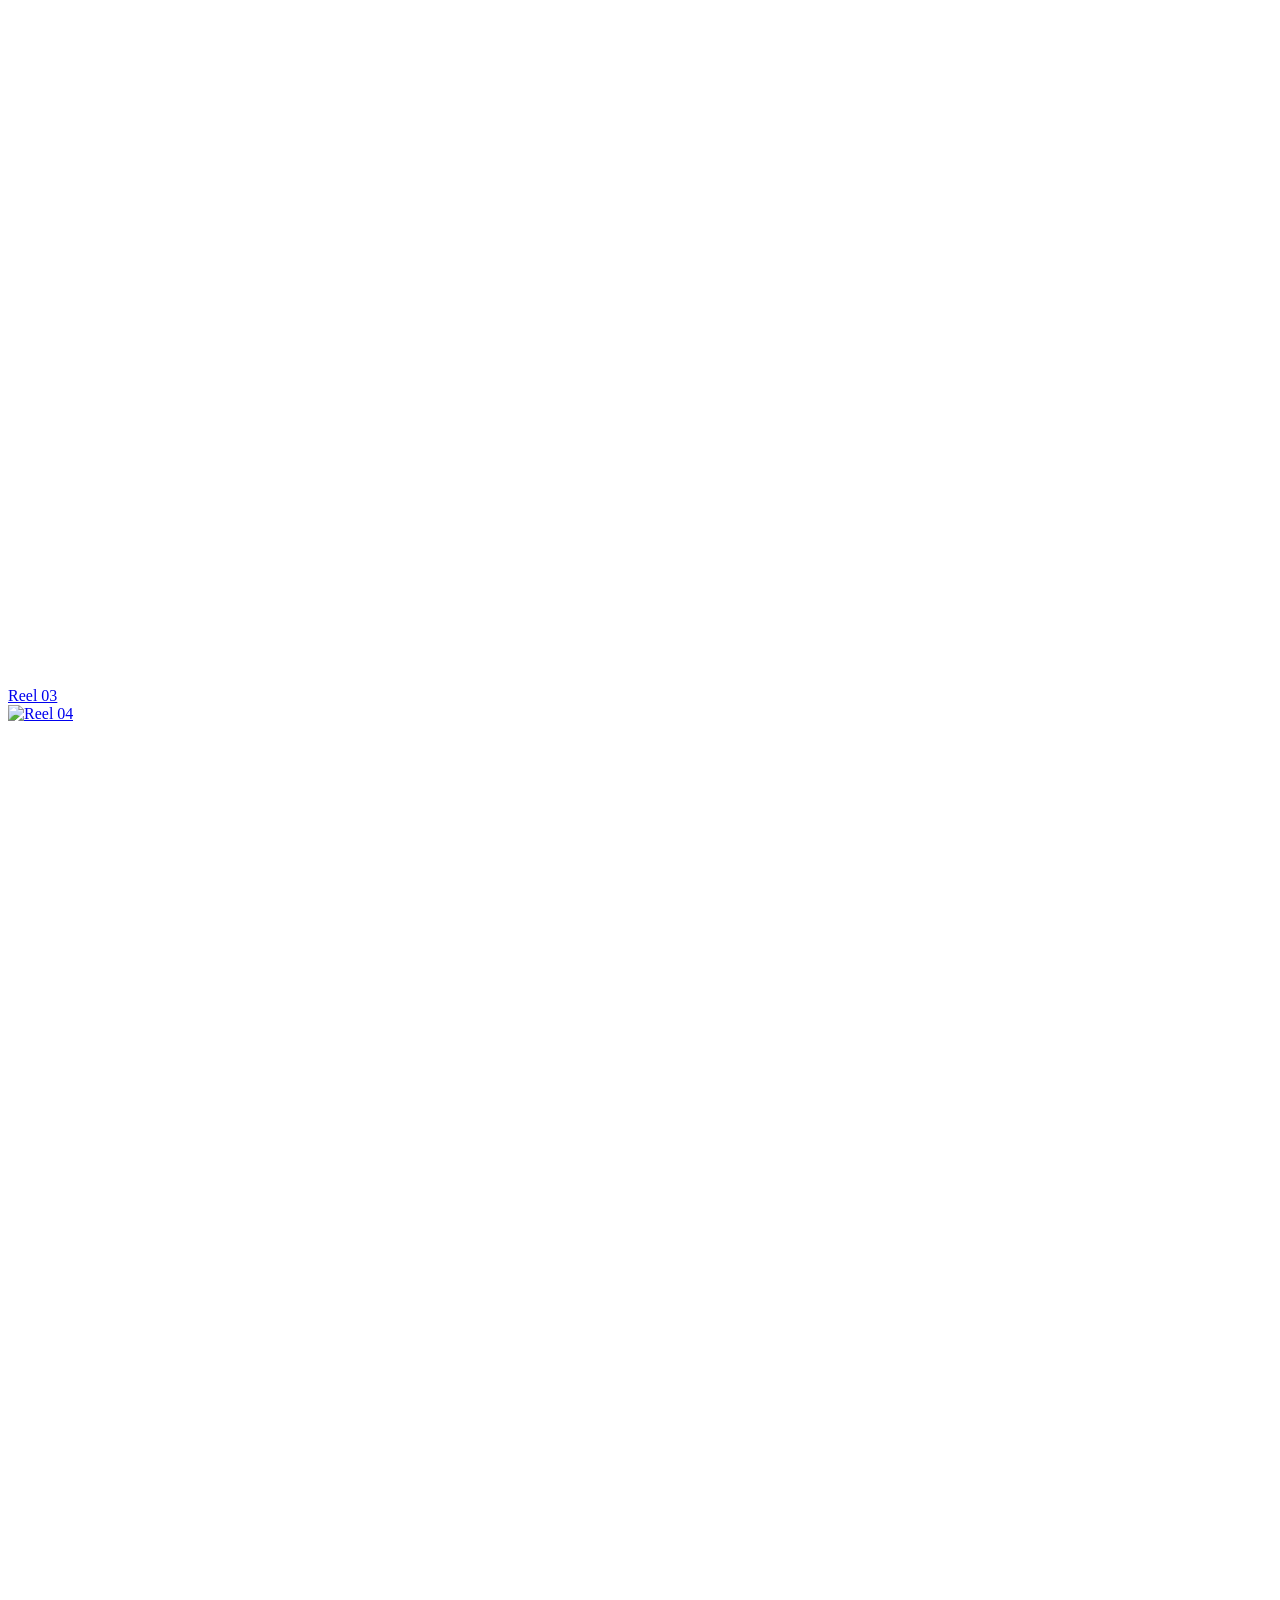
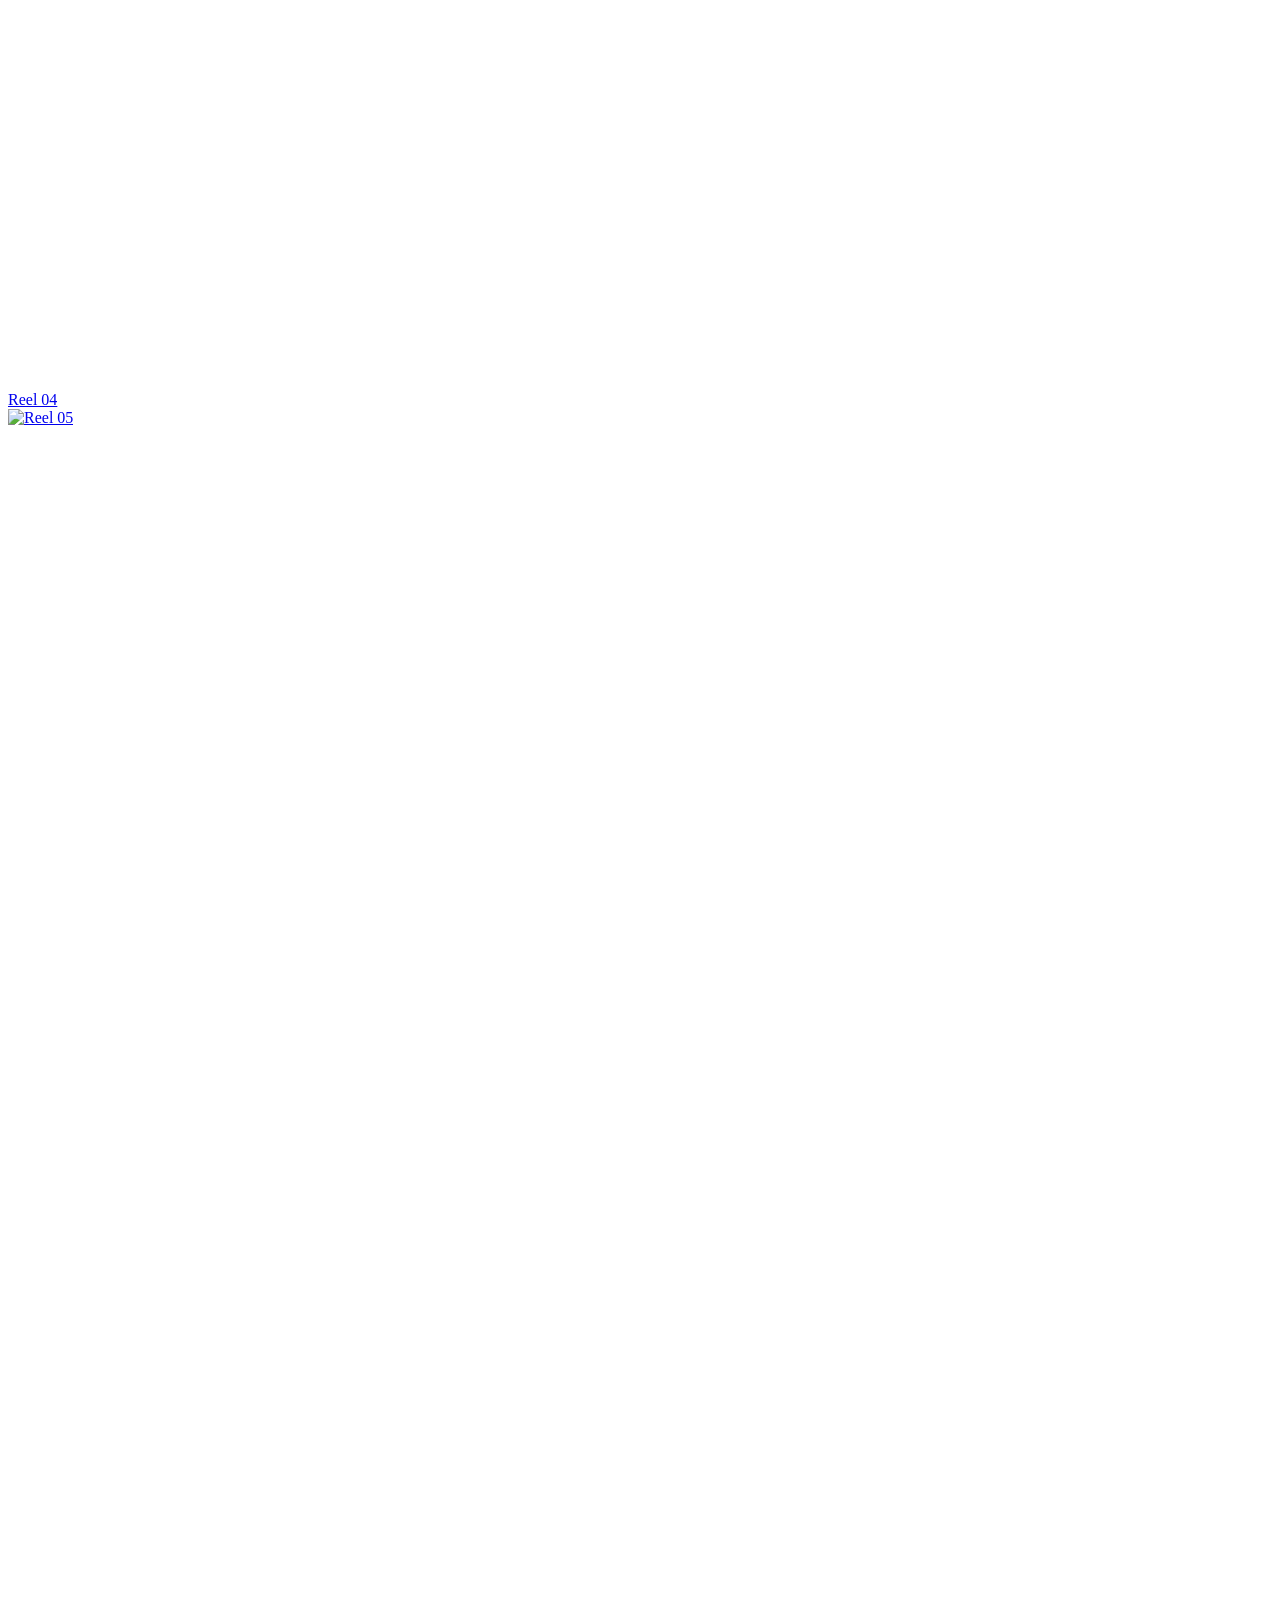
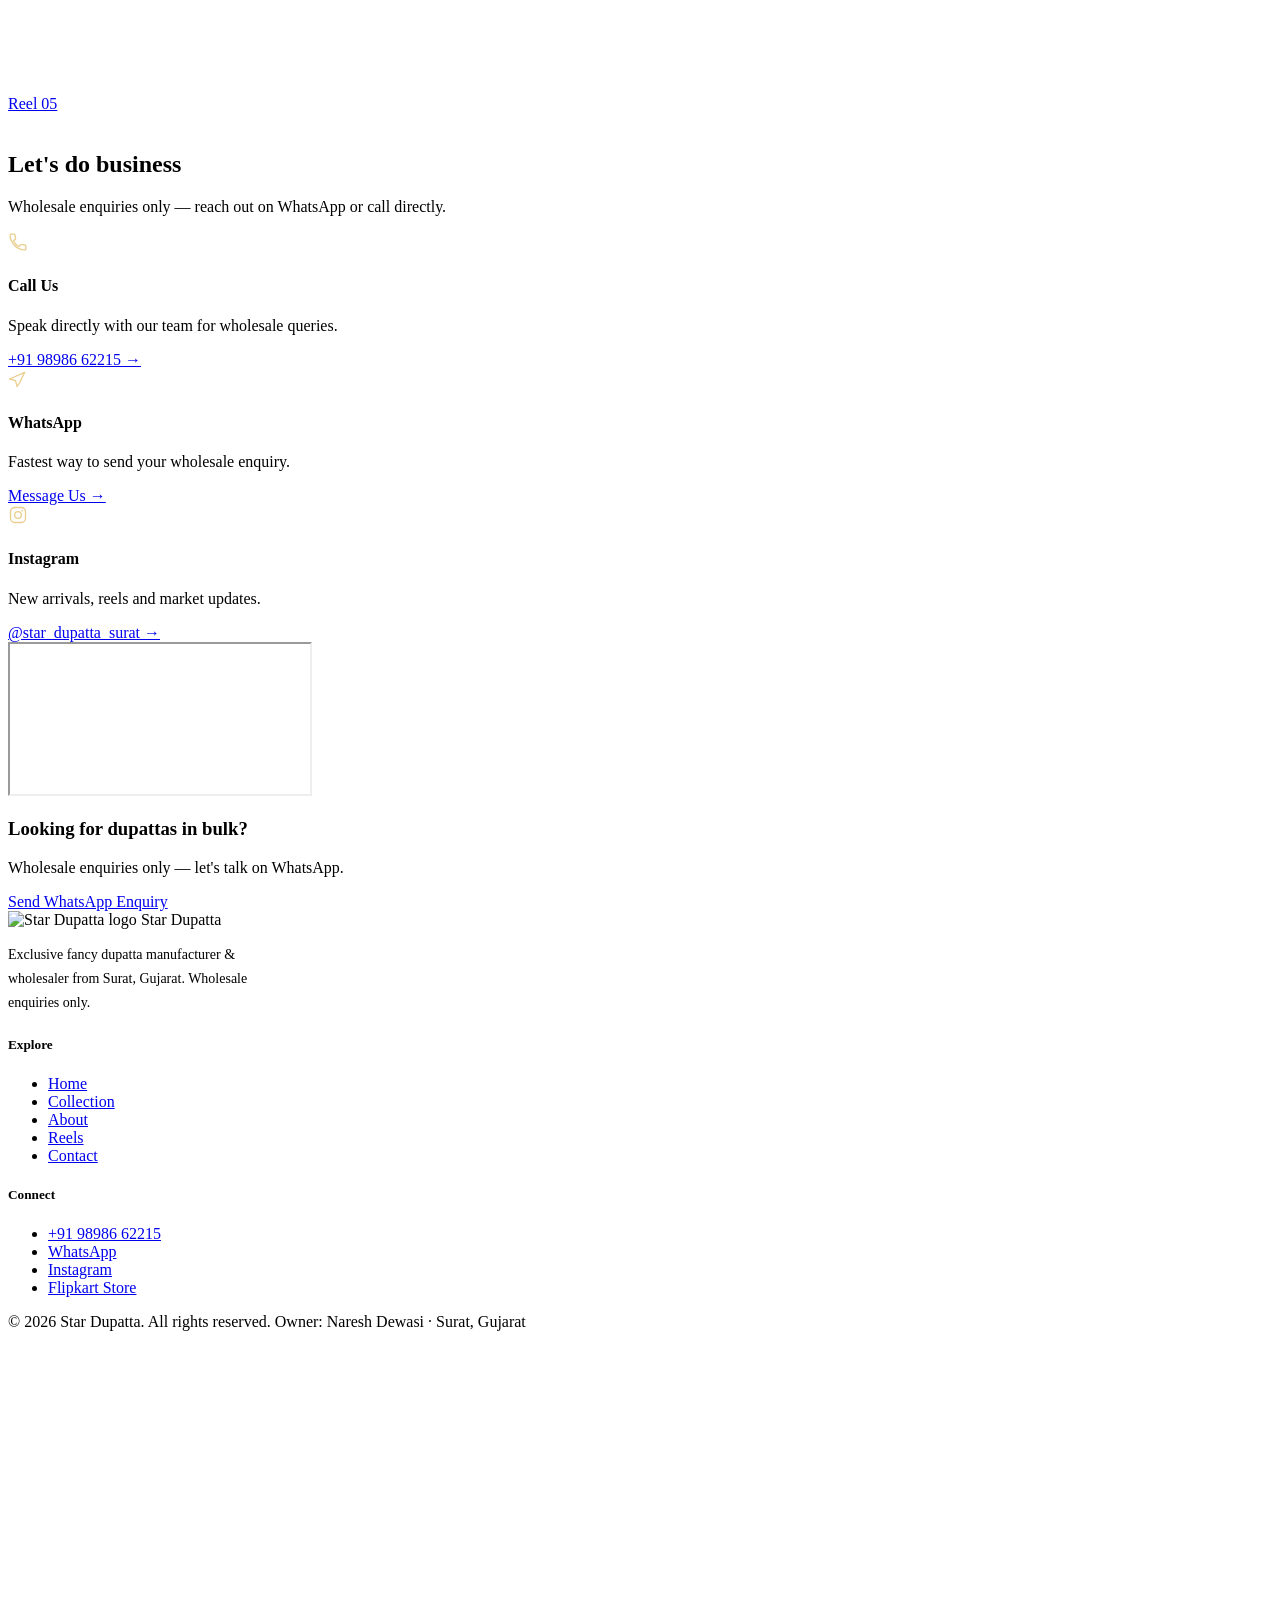
==== commit aea90967: "Add files via upload" ====
--- a/index.html
+++ b/index.html
@@ -3,1047 +3,309 @@
 <head>
 <meta charset="UTF-8">
 <meta name="viewport" content="width=device-width, initial-scale=1.0">
-<meta name="theme-color" content="#3b101b">
-<title>Star Dupatta | Manufacturer & Wholesaler</title>
-
-<style>
-*{box-sizing:border-box;margin:0;padding:0}
-html{scroll-behavior:smooth}
-body{
-  font-family:Georgia,"Times New Roman",serif;
-  background:#f8f2e9;
-  color:#2d171b;
-  line-height:1.6;
-}
-a{text-decoration:none;color:inherit}
-
-:root{
-  --maroon:#4b101d;
-  --dark:#24080f;
-  --gold:#c8a45d;
-  --cream:#f8f2e9;
-  --white:#fffdf9;
-  --text:#2d171b;
-}
-
-header{
-  position:sticky;
-  top:0;
-  z-index:1000;
-  background:rgba(36,8,15,.97);
-  border-bottom:1px solid rgba(200,164,93,.45);
-  box-shadow:0 4px 20px rgba(0,0,0,.18);
-}
-
-.nav{
-  max-width:1250px;
-  margin:auto;
-  min-height:76px;
-  padding:10px 22px;
-  display:flex;
-  align-items:center;
-  justify-content:space-between;
-  gap:20px;
-}
-
-.logo-wrap{
-  display:flex;
-  align-items:center;
-  gap:12px;
-}
-
-.logo{
-  width:54px;
-  height:54px;
-  object-fit:cover;
-  border-radius:50%;
-  border:2px solid var(--gold);
-}
-
-.brand{
-  color:#fff;
-  font-size:23px;
-  letter-spacing:2px;
-  font-weight:bold;
-}
-
-.brand-small{
-  display:block;
-  color:#dfc98e;
-  font-size:11px;
-  letter-spacing:2px;
-  margin-top:2px;
-}
-
-nav{
-  display:flex;
-  flex-wrap:wrap;
-  justify-content:center;
-  gap:20px;
-}
-
-nav a{
-  color:#fff;
-  font-size:14px;
-  transition:.25s;
-}
-
-nav a:hover{color:var(--gold)}
-
-.hero{
-  min-height:600px;
-  display:flex;
-  align-items:center;
-  justify-content:center;
-  text-align:center;
-  padding:80px 20px;
-  position:relative;
-  overflow:hidden;
-  background:
-    radial-gradient(circle at 20% 30%,rgba(200,164,93,.18),transparent 35%),
-    radial-gradient(circle at 80% 70%,rgba(116,25,45,.22),transparent 40%),
-    linear-gradient(135deg,#26080f,#531322,#2c0911);
-  color:#fff;
-}
-
-.hero:before{
-  content:"";
-  position:absolute;
-  inset:22px;
-  border:1px solid rgba(200,164,93,.35);
-  pointer-events:none;
-}
-
-.hero-content{
-  max-width:900px;
-  position:relative;
-  z-index:2;
-}
-
-.eyebrow{
-  color:#e2c77f;
-  letter-spacing:5px;
-  text-transform:uppercase;
-  font-size:13px;
-  margin-bottom:15px;
-}
-
-.hero h1{
-  font-size:clamp(45px,8vw,88px);
-  letter-spacing:7px;
-  margin-bottom:12px;
-}
-
-.hero p{
-  color:#f2e5cc;
-  font-size:19px;
-  max-width:680px;
-  margin:0 auto 30px;
-}
-
-.btn{
-  display:inline-block;
-  padding:13px 23px;
-  border-radius:30px;
-  margin:5px;
-  font-weight:bold;
-  font-family:Arial,sans-serif;
-  font-size:14px;
-  transition:.25s;
-}
-
-.btn-gold{
-  background:var(--gold);
-  color:#26080f;
-}
-
-.btn-outline{
-  border:1px solid var(--gold);
-  color:#fff;
-}
-
-.btn:hover{
-  transform:translateY(-2px);
-  box-shadow:0 8px 22px rgba(0,0,0,.2);
-}
-
-.section{
-  max-width:1250px;
-  margin:auto;
-  padding:75px 22px;
-}
-
-.section-title{
-  text-align:center;
-  margin-bottom:42px;
-}
-
-.section-title .small{
-  color:#a17a35;
-  text-transform:uppercase;
-  letter-spacing:4px;
-  font-size:12px;
-  font-family:Arial,sans-serif;
-}
-
-.section-title h2{
-  font-size:40px;
-  margin-top:5px;
-}
-
-.section-title p{
-  max-width:650px;
-  margin:10px auto 0;
-  color:#735f61;
-}
-
-.about{
-  display:grid;
-  grid-template-columns:1fr 1fr;
-  gap:30px;
-}
-
-.info-card{
-  background:var(--white);
-  border:1px solid #e3d2b3;
-  border-radius:18px;
-  padding:30px;
-  box-shadow:0 10px 30px rgba(70,35,20,.08);
-}
-
-.info-card h3{
-  color:var(--maroon);
-  margin-bottom:12px;
-  font-size:25px;
-}
-
-.info-card strong{color:var(--maroon)}
-
-.products{
-  background:#f2e8da;
-}
-
-.search-area{
-  max-width:650px;
-  margin:0 auto 30px;
-}
-
-.search{
-  width:100%;
-  padding:15px 20px;
-  border:1px solid #d5bd96;
-  border-radius:30px;
-  background:white;
-  outline:none;
-  font-size:15px;
-}
-
-.filters{
-  display:flex;
-  flex-wrap:wrap;
-  justify-content:center;
-  gap:9px;
-  margin-bottom:35px;
-}
-
-.filter{
-  border:1px solid #c8a45d;
-  background:transparent;
-  padding:9px 15px;
-  border-radius:22px;
-  cursor:pointer;
-  color:var(--maroon);
-}
-
-.filter.active,
-.filter:hover{
-  background:var(--maroon);
-  color:#fff;
-}
-
-.product-grid{
-  display:grid;
-  grid-template-columns:repeat(4,1fr);
-  gap:22px;
-}
-
-.product{
-  background:var(--white);
-  border-radius:18px;
-  overflow:hidden;
-  border:1px solid #e3d2b3;
-  box-shadow:0 8px 25px rgba(70,35,20,.08);
-  transition:.3s;
-}
-
-.product:hover{
-  transform:translateY(-5px);
-  box-shadow:0 15px 35px rgba(70,35,20,.14);
-}
-
-.product-img{
-  height:270px;
-  background:
-    radial-gradient(circle at center,#f5e7cf,#d7b97f 55%,#7b2638);
-  display:flex;
-  align-items:center;
-  justify-content:center;
-  text-align:center;
-  padding:25px;
-  color:#fff;
-  position:relative;
-}
-
-.product-img span{
-  background:rgba(36,8,15,.78);
-  padding:10px 15px;
-  border-radius:10px;
-  font-family:Arial,sans-serif;
-  font-size:12px;
-}
-
-.product-body{padding:20px}
-
-.product-body h3{
-  font-size:18px;
-  margin-bottom:8px;
-  color:var(--maroon);
-}
-
-.product-body p{
-  color:#76676a;
-  font-family:Arial,sans-serif;
-  font-size:13px;
-  min-height:43px;
-}
-
-.price{
-  color:#765b20;
-  font-weight:bold;
-  margin:14px 0;
-  font-family:Arial,sans-serif;
-}
-
-.actions{
-  display:flex;
-  gap:8px;
-}
-
-.action{
-  flex:1;
-  text-align:center;
-  padding:10px 6px;
-  border-radius:9px;
-  font-size:12px;
-  font-family:Arial,sans-serif;
-  font-weight:bold;
-}
-
-.flip{
-  background:var(--maroon);
-  color:white;
-}
-
-.share{
-  border:1px solid #c8a45d;
-  color:var(--maroon);
-}
-
-.more{
-  text-align:center;
-  margin-top:45px;
-}
-
-.reels{
-  display:grid;
-  grid-template-columns:repeat(5,1fr);
-  gap:15px;
-}
-
-.reel{
-  min-height:260px;
-  background:linear-gradient(145deg,#250810,#69182d);
-  border:1px solid rgba(200,164,93,.55);
-  border-radius:16px;
-  display:flex;
-  flex-direction:column;
-  justify-content:center;
-  align-items:center;
-  text-align:center;
-  padding:20px;
-  color:#fff;
-  transition:.3s;
-}
-
-.reel:hover{transform:translateY(-5px)}
-
-.reel-icon{
-  font-size:38px;
-  margin-bottom:15px;
-}
-
-.reel h3{
-  color:#e1c77e;
-  margin-bottom:8px;
-}
-
-.contact{
-  background:linear-gradient(135deg,#2a0911,#541424);
-  color:#fff;
-}
-
-.contact-grid{
-  display:grid;
-  grid-template-columns:repeat(2,1fr);
-  gap:20px;
-}
-
-.contact-card{
-  border:1px solid rgba(200,164,93,.4);
-  border-radius:18px;
-  padding:27px;
-  background:rgba(255,255,255,.05);
-}
-
-.contact-card h3{
-  color:#dfc277;
-  margin-bottom:8px;
-}
-
-.contact-card p{
-  color:#eadfcf;
-  font-family:Arial,sans-serif;
-  font-size:14px;
-}
-
-.contact-card .btn{margin-left:0}
-
-.wholesale{
-  text-align:center;
-  margin-top:35px;
-  padding:45px 25px;
-  border:1px solid rgba(200,164,93,.5);
-  border-radius:20px;
-  background:rgba(255,255,255,.05);
-}
-
-.wholesale h2{
-  color:#e1c77e;
-  margin-bottom:10px;
-}
-
-.wholesale p{
-  color:#eadfcf;
-  margin-bottom:18px;
-}
-
-footer{
-  background:#19050a;
-  color:#bfae91;
-  text-align:center;
-  padding:35px 20px;
-  font-family:Arial,sans-serif;
-  font-size:13px;
-}
-
-.footer-brand{
-  color:#e0c47c;
-  font-family:Georgia,serif;
-  font-size:24px;
-  letter-spacing:3px;
-  margin-bottom:8px;
-}
-
-@media(max-width:1050px){
-  .product-grid{grid-template-columns:repeat(3,1fr)}
-  .reels{grid-template-columns:repeat(3,1fr)}
-}
-
-@media(max-width:760px){
-  .nav{
-    flex-direction:column;
-    padding:12px;
-  }
-
-  nav{gap:12px}
-
-  .hero{min-height:520px}
-
-  .about,
-  .contact-grid{
-    grid-template-columns:1fr;
-  }
-
-  .product-grid{
-    grid-template-columns:repeat(2,1fr);
-    gap:14px;
-  }
-
-  .product-img{height:220px}
-
-  .reels{
-    grid-template-columns:1fr 1fr;
-  }
-
-  .section{padding:55px 15px}
-}
-
-@media(max-width:480px){
-  .product-grid{grid-template-columns:1fr}
-
-  .reels{grid-template-columns:1fr}
-
-  .hero h1{
-    letter-spacing:3px;
-  }
-
-  .hero p{font-size:16px}
-}
-</style>
+<title>Star Dupatta | Dupatta Manufacturer &amp; Wholesaler in Surat, Gujarat</title>
+<meta name="description" content="Star Dupatta is a dupatta manufacturer and wholesaler in Surat, Gujarat — bandhani, georgette, chiffon and hand-embroidered dupattas for wholesale buyers.">
+<link rel="icon" href="assets/logo.jpg">
+
+<link rel="preconnect" href="https://fonts.googleapis.com">
+<link rel="preconnect" href="https://fonts.gstatic.com" crossorigin>
+<link href="https://fonts.googleapis.com/css2?family=Playfair+Display:ital,wght@0,500;0,600;0,700;1,600&family=Poppins:wght@300;400;500;600;700&family=Cormorant+Garamond:ital@1&display=swap" rel="stylesheet">
+<link rel="stylesheet" href="css/style.css">
 </head>
-
 <body>
 
-<header>
-  <div class="nav">
-
-    <a href="#home" class="logo-wrap">
-      <img
-        class="logo"
-        src="https://i.ibb.co/zTkdzWYV/Screenshot-20260829-231338-Instagram.jpg"
-        alt="Star Dupatta Logo"
-      >
-      <div>
-        <div class="brand">STAR DUPATTA</div>
-        <span class="brand-small">MANUFACTURER & WHOLESALER</span>
-      </div>
+<!-- ===================== NAVBAR ===================== -->
+<nav class="navbar" id="navbar">
+  <div class="container nav-inner">
+    <a href="#home" class="brand">
+      <img src="assets/logo.jpg" alt="Star Dupatta logo">
+      <span class="brand-text">
+        <span class="t1">Star Dupatta</span><br>
+        <span class="t2">MANUFACTURER &amp; WHOLESALER</span>
+      </span>
     </a>
-
-    <nav>
-      <a href="#home">Home</a>
-      <a href="#products">Collection</a>
-      <a href="#reels">Reels</a>
-      <a href="#about">About</a>
-      <a href="#contact">Contact</a>
-    </nav>
-
-  </div>
-</header>
-
-
-<section class="hero" id="home">
-  <div class="hero-content">
-    <div class="eyebrow">Surat • Gujarat</div>
-
-    <h1>STAR DUPATTA</h1>
-
-    <p>
-      Premium Dupatta Manufacturer & Wholesaler
-      from Surat, Gujarat.
-    </p>
-
-    <a href="#products" class="btn btn-gold">
-      Explore Collection
-    </a>
-
-    <a
-      href="https://wa.me/919898662215?text=Hello%20Star%20Dupatta%2C%20I%20am%20interested%20in%20wholesale%20dupattas."
-      class="btn btn-outline"
-      target="_blank"
-    >
+    <ul class="nav-links">
+      <li><a href="#home">Home</a></li>
+      <li><a href="#products">Collection</a></li>
+      <li><a href="#about">About</a></li>
+      <li><a href="#reels">Reels</a></li>
+      <li><a href="#contact">Contact</a></li>
+    </ul>
+    <a class="nav-cta" href="https://wa.me/919898662215?text=Hello%20Star%20Dupatta%2C%20I%20am%20interested%20in%20wholesale%20dupattas." target="_blank" rel="noopener">
       Wholesale Enquiry
     </a>
-  </div>
-</section>
-
-
-<section class="section" id="about">
-
-  <div class="section-title">
-    <div class="small">About Star Dupatta</div>
-    <h2>Crafted for Wholesale</h2>
-    <p>
-      A dedicated wholesale-focused collection of dupattas
-      from Star Dupatta, Surat.
-    </p>
-  </div>
-
-  <div class="about">
-
-    <div class="info-card">
-      <h3>Manufacturer & Wholesaler</h3>
-      <p>
-        Star Dupatta is focused on supplying dupattas for
-        wholesale buyers. For bulk requirements, contact us
-        directly through WhatsApp.
+    <button class="nav-toggle" id="navToggle" aria-label="Open menu">
+      <span></span><span></span><span></span>
+    </button>
+  </div>
+</nav>
+
+<div class="mobile-menu" id="mobileMenu">
+  <a href="#home">Home</a>
+  <a href="#products">Collection</a>
+  <a href="#about">About</a>
+  <a href="#reels">Reels</a>
+  <a href="#contact">Contact</a>
+  <a class="nav-cta" href="https://wa.me/919898662215?text=Hello%20Star%20Dupatta%2C%20I%20am%20interested%20in%20wholesale%20dupattas." target="_blank" rel="noopener">Wholesale Enquiry</a>
+</div>
+
+<!-- ===================== HERO ===================== -->
+<header class="hero" id="home">
+  <div class="hero-bg"></div>
+  <div class="hero-overlay"></div>
+  <div class="container hero-content">
+    <div class="hero-eyebrow reveal">Exclusive Fancy Dupatta</div>
+    <h1 class="reveal reveal-delay-1">Star Dupatta</h1>
+    <p class="hero-sub reveal reveal-delay-2">Premium dupattas manufactured and supplied wholesale from Surat, Gujarat — bandhani, georgette, chiffon and hand-embroidered designs for retailers and bulk buyers.</p>
+    <div class="hero-actions reveal reveal-delay-3">
+      <a href="#products" class="btn btn-primary">View Collection</a>
+      <a href="https://wa.me/919898662215?text=Hello%20Star%20Dupatta%2C%20I%20am%20interested%20in%20wholesale%20dupattas." target="_blank" rel="noopener" class="btn btn-outline">WhatsApp Enquiry</a>
+    </div>
+  </div>
+  <div class="hero-scroll">
+    <span>SCROLL</span>
+    <div class="line"></div>
+  </div>
+</header>
+
+<!-- ===================== MARQUEE ===================== -->
+<div class="marquee-strip">
+  <div class="marquee-track">
+    <span>Bandhani</span><span>Georgette</span><span>Chiffon</span><span>Hand Embroidered</span><span>Embellished</span><span>Silk Blend</span><span>Wholesale Only</span><span>Surat, Gujarat</span>
+    <span>Bandhani</span><span>Georgette</span><span>Chiffon</span><span>Hand Embroidered</span><span>Embellished</span><span>Silk Blend</span><span>Wholesale Only</span><span>Surat, Gujarat</span>
+  </div>
+</div>
+
+<!-- ===================== ABOUT ===================== -->
+<section class="section section-cream" id="about">
+  <div class="container about-grid">
+    <div class="about-media reveal">
+      <img src="assets/about.jpg" alt="Star Dupatta bandhani dupatta on display">
+      <div class="frame-tag"><b>Hariom Textile Market</b>Surat, Gujarat</div>
+    </div>
+    <div>
+      <div class="sec-tag reveal">Curated &amp; Handcrafted Elegance</div>
+      <h2 class="reveal reveal-delay-1">A wholesale partner from Surat's textile market</h2>
+      <p style="margin-top:22px; font-size:16.5px; line-height:1.8; color:var(--ink-soft); max-width:52ch;" class="reveal reveal-delay-2">
+        Star Dupatta manufactures and supplies dupattas directly from Hariom Textile Market, Surat — one of India's largest textile trading hubs. The focus stays narrow and deliberate: wholesale only, so retailers and resellers deal directly with the manufacturer.
       </p>
-    </div>
-
-    <div class="info-card">
-      <h3>Owner</h3>
-      <p>
-        <strong>Naresh Dewasi</strong><br>
-        Star Dupatta<br>
-        Surat, Gujarat, India
-      </p>
-    </div>
-
-  </div>
-</section>
-
-
-<section class="products" id="products">
-
-  <div class="section">
-
-    <div class="section-title">
-      <div class="small">Our Collection</div>
-      <h2>Dupatta Collection</h2>
-      <p>
-        Browse our selected products. Retail purchases are
-        available through Flipkart.
-      </p>
-    </div>
-
-    <div class="search-area">
-      <input
-        class="search"
-        id="search"
-        type="search"
-        placeholder="Search dupatta..."
-        oninput="filterProducts()"
-      >
-    </div>
-
-    <div class="filters">
-      <button class="filter active" onclick="setFilter('all',this)">All</button>
-      <button class="filter" onclick="setFilter('silk',this)">Silk Blend</button>
-      <button class="filter" onclick="setFilter('chiffon',this)">Chiffon</button>
-      <button class="filter" onclick="setFilter('georgette',this)">Georgette</button>
-      <button class="filter" onclick="setFilter('embroidered',this)">Embroidered</button>
-      <button class="filter" onclick="setFilter('embellished',this)">Embellished</button>
-      <button class="filter" onclick="setFilter('solid',this)">Solid</button>
-    </div>
-
-    <div class="product-grid" id="productGrid"></div>
-
-    <div class="more">
-      <a
-        href="https://www.flipkart.com/womens-dupattas/sd-lifestyle~brand/pr?sid=clo%2Cqd8%2Ct6b%2Cpjy&marketplace=FLIPKART&sort=popularity&p%5B%5D=facets.brand%255B%5D%3DSD%2BLIFESTYLE"
-        target="_blank"
-        class="btn btn-gold"
-      >
-        View More Products on Flipkart →
-      </a>
-    </div>
-
-  </div>
-</section>
-
-
+      <div class="about-badges reveal reveal-delay-3">
+        <span>Manufacturer &amp; Wholesaler</span>
+        <span>Wholesale Only</span>
+        <span>Surat, Gujarat</span>
+        <span>Bandhani · Georgette · Chiffon</span>
+      </div>
+      <div class="about-owner reveal reveal-delay-4">
+        <div class="initial">N</div>
+        <div>
+          <div class="name">Naresh Dewasi</div>
+          <div class="role">Owner, Star Dupatta</div>
+        </div>
+      </div>
+    </div>
+  </div>
+</section>
+
+<!-- ===================== COLLECTION / GALLERY ===================== -->
+<section class="section" id="products">
+  <div class="container">
+    <div class="sec-head reveal">
+      <h2>Our Collection</h2>
+      <p>A selection from our wholesale range. Retail buyers can shop individual pieces on Flipkart — for bulk orders, reach out directly on WhatsApp.</p>
+    </div>
+
+    <div class="filter-row reveal">
+      <button class="filter-btn active" data-filter="all">All</button>
+      <button class="filter-btn" data-filter="embroidered">Embroidered</button>
+      <button class="filter-btn" data-filter="embellished">Embellished</button>
+      <button class="filter-btn" data-filter="solid">Solid</button>
+    </div>
+
+    <div class="gallery-grid">
+      <div class="g-item reveal" data-cat="embroidered">
+        <img src="assets/gallery/g4.jpg" alt="Royal blue bandhani dupatta with gold embroidery">
+        <div class="g-overlay"><span class="cat">Embroidered</span><span class="name">Royal Blue Bandhani</span></div>
+      </div>
+      <div class="g-item reveal reveal-delay-1" data-cat="embroidered">
+        <img src="assets/gallery/g1.jpg" alt="Ivory dupatta with floral embroidery">
+        <div class="g-overlay"><span class="cat">Embroidered</span><span class="name">Ivory Floral Embroidery</span></div>
+      </div>
+      <div class="g-item reveal reveal-delay-2" data-cat="embellished">
+        <img src="assets/gallery/g2.jpg" alt="Red dupatta with gold zari border">
+        <div class="g-overlay"><span class="cat">Embellished</span><span class="name">Crimson Zari Border</span></div>
+      </div>
+      <div class="g-item reveal reveal-delay-3" data-cat="embellished">
+        <img src="assets/gallery/g5.jpg" alt="Blue satin dupatta with floral thread work">
+        <div class="g-overlay"><span class="cat">Embellished</span><span class="name">Sapphire Floral Satin</span></div>
+      </div>
+      <div class="g-item reveal reveal-delay-1" data-cat="solid">
+        <img src="assets/gallery/g3.jpg" alt="Folded dupattas in multiple colours">
+        <div class="g-overlay"><span class="cat">Solid</span><span class="name">Wholesale Colour Pack</span></div>
+      </div>
+      <div class="g-item reveal reveal-delay-2" data-cat="embroidered">
+        <img src="assets/gallery/g6.jpg" alt="Close-up of embroidered dupatta pallu">
+        <div class="g-overlay"><span class="cat">Embroidered</span><span class="name">Zari Pallu Detail</span></div>
+      </div>
+    </div>
+
+    <div class="gallery-cta reveal">
+      <a href="https://www.flipkart.com/womens-dupattas/sd-lifestyle~brand/pr?sid=clo%2Cqd8%2Ct6b%2Cpjy&marketplace=FLIPKART&sort=popularity&p%5B%5D=facets.brand%255B%5D%3DSD%2BLIFESTYLE" target="_blank" rel="noopener" class="btn btn-primary" style="background:var(--maroon); color:#fff;">View More on Flipkart</a>
+    </div>
+  </div>
+</section>
+
+<!-- ===================== PALETTE ===================== -->
+<section class="section section-cream" style="padding-top:0;">
+  <div class="container">
+    <div class="sec-head center reveal" style="margin-left:auto;margin-right:auto;">
+      <h2>Shades for every occasion</h2>
+      <p style="margin-left:auto;margin-right:auto;">Available in 15+ solid shades, from deep jewel tones to soft pastels — swatches shown are from actual fabric stock.</p>
+    </div>
+    <div class="palette-row reveal">
+      <div class="swatch"><div class="dot"><img src="assets/swatches/s1.jpg" alt="Maroon"></div></div>
+      <div class="swatch"><div class="dot"><img src="assets/swatches/s2.jpg" alt="Olive"></div></div>
+      <div class="swatch"><div class="dot"><img src="assets/swatches/s3.jpg" alt="Teal"></div></div>
+      <div class="swatch"><div class="dot"><img src="assets/swatches/s4.jpg" alt="Royal blue"></div></div>
+      <div class="swatch"><div class="dot"><img src="assets/swatches/s5.jpg" alt="Red"></div></div>
+      <div class="swatch"><div class="dot"><img src="assets/swatches/s6.jpg" alt="Purple"></div></div>
+      <div class="swatch"><div class="dot"><img src="assets/swatches/s7.jpg" alt="Dusty pink"></div></div>
+      <div class="swatch"><div class="dot"><img src="assets/swatches/s8.jpg" alt="Bottle green"></div></div>
+      <div class="swatch"><div class="dot"><img src="assets/swatches/s9.jpg" alt="Black"></div></div>
+      <div class="swatch"><div class="dot"><img src="assets/swatches/s10.jpg" alt="Rust orange"></div></div>
+      <div class="swatch"><div class="dot"><img src="assets/swatches/s11.jpg" alt="Wine"></div></div>
+      <div class="swatch"><div class="dot"><img src="assets/swatches/s12.jpg" alt="White"></div></div>
+      <div class="swatch"><div class="dot"><img src="assets/swatches/s13.jpg" alt="Indigo"></div></div>
+      <div class="swatch"><div class="dot"><img src="assets/swatches/s14.jpg" alt="Magenta"></div></div>
+      <div class="swatch"><div class="dot"><img src="assets/swatches/s15.jpg" alt="Turquoise"></div></div>
+    </div>
+  </div>
+</section>
+
+<!-- ===================== REELS ===================== -->
 <section class="section" id="reels">
-
-  <div class="section-title">
-    <div class="small">Social Collection</div>
-    <h2>Latest Reels</h2>
-    <p>See Star Dupatta's latest collection and updates on Instagram.</p>
-  </div>
-
-  <div class="reels">
-
-    <a class="reel" target="_blank"
-       href="https://www.instagram.com/reel/DZw_yzQIkz5/">
-      <div class="reel-icon">▶</div>
-      <h3>Reel 01</h3>
-      <p>Watch on Instagram</p>
-    </a>
-
-    <a class="reel" target="_blank"
-       href="https://www.instagram.com/reel/DZ9lg5iI7VW/">
-      <div class="reel-icon">▶</div>
-      <h3>Reel 02</h3>
-      <p>Watch on Instagram</p>
-    </a>
-
-    <a class="reel" target="_blank"
-       href="https://www.instagram.com/reel/DaCnSZhokdm/">
-      <div class="reel-icon">▶</div>
-      <h3>Reel 03</h3>
-      <p>Watch on Instagram</p>
-    </a>
-
-    <a class="reel" target="_blank"
-       href="https://www.instagram.com/reel/DaC8WlyoCGF/">
-      <div class="reel-icon">▶</div>
-      <h3>Reel 04</h3>
-      <p>Watch on Instagram</p>
-    </a>
-
-    <a class="reel" target="_blank"
-       href="https://www.instagram.com/reel/DcbSSscI4Z-/">
-      <div class="reel-icon">▶</div>
-      <h3>Reel 05</h3>
-      <p>Watch on Instagram</p>
-    </a>
-
-  </div>
-
-  <div style="text-align:center;margin-top:30px;">
-    <a
-      href="https://www.instagram.com/star_dupatta_surat/"
-      target="_blank"
-      class="btn btn-gold"
-    >
-      View All Reels on Instagram →
-    </a>
-  </div>
-
-</section>
-
-
-<section class="contact" id="contact">
-
-  <div class="section">
-
-    <div class="section-title">
-      <div class="small" style="color:#dfc277;">Contact Star Dupatta</div>
-      <h2 style="color:white;">Let's Do Business</h2>
-      <p style="color:#eadfcf;">
-        Wholesale enquiries are welcome.
-      </p>
-    </div>
-
-    <div class="contact-grid">
-
+  <div class="container">
+    <div class="sec-head reveal">
+      <h2>On Instagram</h2>
+      <p>Follow @star_dupatta_surat for new arrivals and behind-the-scenes from the market.</p>
+    </div>
+    <div class="reels-grid">
+      <a class="reel-card reveal" href="https://www.instagram.com/reel/DZw_yzQIkz5/" target="_blank" rel="noopener">
+        <img src="assets/gallery/g1.jpg" alt="Reel 01">
+        <div class="reel-play"><svg viewBox="0 0 24 24" fill="#fff"><path d="M8 5v14l11-7z"/></svg></div>
+        <div class="reel-label">Reel 01</div>
+      </a>
+      <a class="reel-card reveal reveal-delay-1" href="https://www.instagram.com/reel/DZ9lg5iI7VW/" target="_blank" rel="noopener">
+        <img src="assets/gallery/g2.jpg" alt="Reel 02">
+        <div class="reel-play"><svg viewBox="0 0 24 24" fill="#fff"><path d="M8 5v14l11-7z"/></svg></div>
+        <div class="reel-label">Reel 02</div>
+      </a>
+      <a class="reel-card reveal reveal-delay-2" href="https://www.instagram.com/reel/DaCnSZhokdm/" target="_blank" rel="noopener">
+        <img src="assets/gallery/g4.jpg" alt="Reel 03">
+        <div class="reel-play"><svg viewBox="0 0 24 24" fill="#fff"><path d="M8 5v14l11-7z"/></svg></div>
+        <div class="reel-label">Reel 03</div>
+      </a>
+      <a class="reel-card reveal reveal-delay-3" href="https://www.instagram.com/reel/DaC8WlyoCGF/" target="_blank" rel="noopener">
+        <img src="assets/gallery/g5.jpg" alt="Reel 04">
+        <div class="reel-play"><svg viewBox="0 0 24 24" fill="#fff"><path d="M8 5v14l11-7z"/></svg></div>
+        <div class="reel-label">Reel 04</div>
+      </a>
+      <a class="reel-card reveal reveal-delay-4" href="https://www.instagram.com/reel/DcbSSscI4Z-/" target="_blank" rel="noopener">
+        <img src="assets/gallery/g3.jpg" alt="Reel 05">
+        <div class="reel-play"><svg viewBox="0 0 24 24" fill="#fff"><path d="M8 5v14l11-7z"/></svg></div>
+        <div class="reel-label">Reel 05</div>
+      </a>
+    </div>
+    <div class="reels-follow reveal">
+      <a href="https://www.instagram.com/star_dupatta_surat/" target="_blank" rel="noopener" class="btn btn-primary" style="background:var(--maroon); color:#fff;">Follow on Instagram</a>
+    </div>
+  </div>
+</section>
+
+<!-- ===================== CONTACT ===================== -->
+<section class="section section-dark" id="contact">
+  <div class="container">
+    <div class="sec-head reveal">
+      <h2>Let's do business</h2>
+      <p>Wholesale enquiries only — reach out on WhatsApp or call directly.</p>
+    </div>
+
+    <div class="contact-grid reveal">
       <div class="contact-card">
-        <h3>📞 Call Us</h3>
-        <p>9898662215</p>
-        <a href="tel:+919898662215" class="btn btn-gold">
-          Call Now
-        </a>
-      </div>
-
+        <div class="icon"><svg width="20" height="20" viewBox="0 0 24 24" fill="none"><path d="M6.6 10.8C8 13.6 10.4 16 13.2 17.4L15.4 15.2C15.7 14.9 16.1 14.8 16.5 14.95C17.7 15.35 19 15.57 20.3 15.57C20.9 15.57 21.4 16.07 21.4 16.67V20.3C21.4 20.9 20.9 21.4 20.3 21.4C10.7 21.4 2.6 13.3 2.6 3.7C2.6 3.1 3.1 2.6 3.7 2.6H7.35C7.95 2.6 8.45 3.1 8.45 3.7C8.45 5 8.67 6.3 9.07 7.5C9.2 7.9 9.11 8.35 8.8 8.65L6.6 10.8Z" stroke="#E9CE8E" stroke-width="1.6" stroke-linejoin="round"/></svg></div>
+        <h4>Call Us</h4>
+        <p>Speak directly with our team for wholesale queries.</p>
+        <a class="link" href="tel:+919898662215">+91 98986 62215 →</a>
+      </div>
       <div class="contact-card">
-        <h3>💬 WhatsApp</h3>
-        <p>Direct wholesale enquiries on WhatsApp.</p>
-        <a
-          href="https://wa.me/919898662215?text=Hello%20Star%20Dupatta%2C%20I%20am%20interested%20in%20wholesale%20dupattas."
-          target="_blank"
-          class="btn btn-gold"
-        >
-          WhatsApp Us
-        </a>
-      </div>
-
+        <div class="icon"><svg width="20" height="20" viewBox="0 0 24 24" fill="none"><path d="M20 4L2 12l7 2 2 7 3-4.5L20 4z" stroke="#E9CE8E" stroke-width="1.6" stroke-linejoin="round"/></svg></div>
+        <h4>WhatsApp</h4>
+        <p>Fastest way to send your wholesale enquiry.</p>
+        <a class="link" href="https://wa.me/919898662215?text=Hello%20Star%20Dupatta%2C%20I%20am%20interested%20in%20wholesale%20dupattas." target="_blank" rel="noopener">Message Us →</a>
+      </div>
       <div class="contact-card">
-        <h3>📸 Instagram</h3>
-        <p>@star_dupatta_surat</p>
-        <a
-          href="https://www.instagram.com/star_dupatta_surat/"
-          target="_blank"
-          class="btn btn-gold"
-        >
-          Visit Instagram
-        </a>
-      </div>
-
-      <div class="contact-card">
-        <h3>📍 Visit Our Shop</h3>
-        <p>
-          Shop No. 1040–41, Hariom Textile Market,<br>
-          Ring Road, Surat, Gujarat
-        </p>
-        <a
-          href="https://maps.app.goo.gl/jtV95q2mHbNtbrFj6?g_st=ac"
-          target="_blank"
-          class="btn btn-gold"
-        >
-          Get Directions
-        </a>
-      </div>
-
-    </div>
-
-
-    <div class="wholesale">
-
-      <h2>Wholesale Enquiries Only</h2>
-
-      <p>
-        Looking for dupattas in bulk?
-        Contact Star Dupatta directly on WhatsApp.
-      </p>
-
-      <a
-        href="https://wa.me/919898662215?text=Hello%20Star%20Dupatta%2C%20I%20am%20interested%20in%20wholesale%20dupattas."
-        target="_blank"
-        class="btn btn-gold"
-      >
-        💬 Send Wholesale Enquiry
-      </a>
-
-    </div>
-
-  </div>
-
-</section>
-
-
+        <div class="icon"><svg width="20" height="20" viewBox="0 0 24 24" fill="none"><rect x="3" y="3" width="18" height="18" rx="5" stroke="#E9CE8E" stroke-width="1.6"/><circle cx="12" cy="12" r="4" stroke="#E9CE8E" stroke-width="1.6"/><circle cx="17.2" cy="6.8" r="1" fill="#E9CE8E"/></svg></div>
+        <h4>Instagram</h4>
+        <p>New arrivals, reels and market updates.</p>
+        <a class="link" href="https://www.instagram.com/star_dupatta_surat/" target="_blank" rel="noopener">@star_dupatta_surat →</a>
+      </div>
+    </div>
+
+    <div class="map-wrap reveal">
+      <iframe src="https://www.google.com/maps?q=Shop%20No.%201040-41%2C%20Hariom%20Textile%20Market%2C%20Ring%20Road%2C%20Surat%2C%20Gujarat%20395002&output=embed" loading="lazy" allowfullscreen></iframe>
+    </div>
+
+    <div class="cta-banner reveal">
+      <div>
+        <h3>Looking for dupattas in bulk?</h3>
+        <p>Wholesale enquiries only — let's talk on WhatsApp.</p>
+      </div>
+      <a href="https://wa.me/919898662215?text=Hello%20Star%20Dupatta%2C%20I%20am%20interested%20in%20wholesale%20dupattas." target="_blank" rel="noopener" class="btn btn-primary">Send WhatsApp Enquiry</a>
+    </div>
+  </div>
+</section>
+
+<!-- ===================== FOOTER ===================== -->
 <footer>
-
-  <div class="footer-brand">STAR DUPATTA</div>
-
-  <p>Manufacturer & Wholesaler • Surat, Gujarat</p>
-
-  <p style="margin-top:10px;">
-    Owner: Naresh Dewasi
-  </p>
-
-  <p style="margin-top:15px;">
-    © 2026 Star Dupatta. All Rights Reserved.
-  </p>
-
+  <div class="container">
+    <div class="footer-grid">
+      <div>
+        <div class="footer-brand">
+          <img src="assets/logo.jpg" alt="Star Dupatta logo">
+          <span class="t1">Star Dupatta</span>
+        </div>
+        <p style="max-width:36ch; font-size:14px; line-height:1.7;">Exclusive fancy dupatta manufacturer &amp; wholesaler from Surat, Gujarat. Wholesale enquiries only.</p>
+      </div>
+      <div class="footer-col">
+        <h5>Explore</h5>
+        <ul>
+          <li><a href="#home">Home</a></li>
+          <li><a href="#products">Collection</a></li>
+          <li><a href="#about">About</a></li>
+          <li><a href="#reels">Reels</a></li>
+          <li><a href="#contact">Contact</a></li>
+        </ul>
+      </div>
+      <div class="footer-col">
+        <h5>Connect</h5>
+        <ul>
+          <li><a href="tel:+919898662215">+91 98986 62215</a></li>
+          <li><a href="https://wa.me/919898662215" target="_blank" rel="noopener">WhatsApp</a></li>
+          <li><a href="https://www.instagram.com/star_dupatta_surat/" target="_blank" rel="noopener">Instagram</a></li>
+          <li><a href="https://www.flipkart.com/womens-dupattas/sd-lifestyle~brand/pr?sid=clo%2Cqd8%2Ct6b%2Cpjy&marketplace=FLIPKART&sort=popularity&p%5B%5D=facets.brand%255B%5D%3DSD%2BLIFESTYLE" target="_blank" rel="noopener">Flipkart Store</a></li>
+        </ul>
+      </div>
+    </div>
+    <div class="footer-bottom">
+      <span>© 2026 Star Dupatta. All rights reserved.</span>
+      <span>Owner: Naresh Dewasi · Surat, Gujarat</span>
+    </div>
+  </div>
 </footer>
 
-
-<script>
-
-const products = [
-
-{
- name:"SD LIFESTYLE Silk Blend Embroidered Women Dupatta",
- type:"silk embroidered",
- url:"https://dl.flipkart.com/dl/sd-lifestyle-silk-blend-embroidered-women-dupatta/p/itm3fc6945164ed1?pid=DUPHMPGYBGUNRDJT&lid=LSTDUPHMPGYBGUNRDJTT0ZXSJ&marketplace=FLIPKART&q=sd+lifestyle+dupatta&store=clo%2Fqd8%2Ft6b%2Fpjy",
- category:"Silk Blend • Embroidered"
-},
-
-{
- name:"SD LIFESTYLE Jacquard Embroidered Women Dupatta",
- type:"jacquard embroidered",
- url:"https://dl.flipkart.com/dl/sd-lifestyle-jacquard-embroidered-women-dupatta/p/itmd03dd4b857654?pid=DUPHKTE5GJJXPYZM&lid=LSTDUPHKTE5GJJXPYZMOZVMYJ&marketplace=FLIPKART&q=sd+lifestyle+dupatta&store=clo%2Fqd8%2Ft6b%2Fpjy",
- category:"Jacquard • Embroidered"
-},
-
-{
- name:"SD LIFESTYLE Chiffon Solid Women Dupatta",
- type:"chiffon solid",
- url:"https://dl.flipkart.com/dl/sd-lifestyle-chiffon-solid-women-dupatta/p/itma3800caab5e64?pid=DUPHJGUGKZB3FHMG&lid=LSTDUPHJGUGKZB3FHMGYOK1WY&marketplace=FLIPKART&q=sd+lifestyle+dupatta&store=clo%2Fqd8%2Ft6b%2Fpjy",
- category:"Chiffon • Solid"
-},
-
-{
- name:"SD LIFESTYLE Georgette Embroidered Women Dupatta",
- type:"georgette embroidered",
- url:"https://dl.flipkart.com/dl/sd-lifestyle-georgette-embroidered-women-dupatta/p/itm1c7324a1fb806?pid=DUPHJQZF4SFA7AJU&lid=LSTDUPHJQZF4SFA7AJU33KN9Y&marketplace=FLIPKART&q=sd+lifestyle+dupatta&store=clo%2Fqd8%2Ft6b%2Fpjy",
- category:"Georgette • Embroidered"
-},
-
-{
- name:"SD LIFESTYLE Chiffon Embroidered Women Dupatta",
- type:"chiffon embroidered",
- url:"https://dl.flipkart.com/dl/sd-lifestyle-chiffon-embroidered-women-dupatta/p/itme0567edb742ff?pid=DUPHJGT7TXG6GNKY&lid=LSTDUPHJGT7TXG6GNKY1EAVQU&marketplace=FLIPKART&q=sd+lifestyle+dupatta&store=clo%2Fqd8%2Ft6b%2Fpjy",
- category:"Chiffon • Embroidered"
-},
-
-{
- name:"SD LIFESTYLE Silk Blend Embroidered Women Dupatta",
- type:"silk embroidered",
- url:"https://dl.flipkart.com/dl/sd-lifestyle-silk-blend-embroidered-women-dupatta/p/itmf3056d219b2b1?pid=DUPHMPGYYGDUEH8R&lid=LSTDUPHMPGYYGDUEH8RJPDTI4&marketplace=FLIPKART&q=sd+lifestyle+dupatta&store=clo%2Fqd8%2Ft6b%2Fpjy",
- category:"Silk Blend • Embroidered"
-},
-
-{
- name:"SD LIFESTYLE Silk Blend Embroidered Women Dupatta",
- type:"silk embroidered",
- url:"https://dl.flipkart.com/dl/sd-lifestyle-silk-blend-embroidered-women-dupatta/p/itm67cb13f4dfed7?pid=DUPHMPGYJFTVMKUM&lid=LSTDUPHMPGYJFTVMKUMCTW9AX&marketplace=FLIPKART&q=sd+lifestyle+dupatta&store=clo%2Fqd8%2Ft6b%2Fpjy",
- category:"Silk Blend • Embroidered"
-},
-
-{
- name:"SD LIFESTYLE Silk Blend Embroidered Women Dupatta",
- type:"silk embroidered",
- url:"https://dl.flipkart.com/dl/sd-lifestyle-silk-blend-embroidered-women-dupatta/p/itm17203e1b61720?pid=DUPHMPGYVJ8C8MPH&lid=LSTDUPHMPGYVJ8C8MPHT6V2NP&marketplace=FLIPKART&q=sd+lifestyle+dupatta&store=clo%2Fqd8%2Ft6b%2Fpjy",
- category:"Silk Blend • Embroidered"
-},
-
-{
- name:"SD LIFESTYLE Georgette Embellished Women Dupatta",
- type:"georgette embellished",
- url:"https://dl.flipkart.com/dl/sd-lifestyle-georgette-embellished-women-dupatta/p/itm558fbd7bdb45d?pid=DUPHJQZFHJWEZK7B&lid=LSTDUPHJQZFHJWEZK7BO4AX5D&marketplace=FLIPKART&q=sd+lifestyle+dupatta&store=clo%2Fqd8%2Ft6b%2Fpjy",
- category:"Georgette • Embellished"
-},
-
-{
- name:"SD LIFESTYLE Georgette Embellished Women Dupatta",
- type:"georgette embellished",
- url:"https://dl.flipkart.com/dl/sd-lifestyle-georgette-embellished-women-dupatta/p/itm47c1679a69d55?pid=DUPHJQZFGPRNCDZY&lid=LSTDUPHJQZFGPRNCDZYCEQ5BD&marketplace=FLIPKART&q=sd+lifestyle+dupatta&store=clo%2Fqd8%2Ft6b%2Fpjy",
- category:"Georgette • Embellished"
-},
-
-{
- name:"SD LIFESTYLE Chiffon Solid Women Dupatta",
- type:"chiffon solid",
- url:"https://dl.flipkart.com/dl/sd-lifestyle-chiffon-solid-women-dupatta/p/itm17abc6ac86f74?pid=DUPHJGUG9W62YBCF&lid=LSTDUPHJGUG9W62YBCFQXRK8N&marketplace=FLIPKART&q=sd+lifestyle+dupatta&store=clo%2Fqd8%2Ft6b%2Fpjy",
- category:"Chiffon • Solid"
-},
-
-{
- name:"SD LIFESTYLE Chiffon Embellished Women Dupatta",
- type:"chiffon embellished",
- url:"https://dl.flipkart.com/dl/sd-lifestyle-chiffon-embellished-women-dupatta/p/itm7e061c9791ec0?pid=DUPHJGUG5XH7EZHV&lid=LSTDUPHJGUG5XH7EZHVBYSYM7&marketplace=FLIPKART&q=sd+lifestyle+dupatta&store=clo%2Fqd8%2Ft6b%2Fpjy",
- category:"Chiffon • Embellished"
-},
-
-{
- name:"SD LIFESTYLE Chiffon Embellished Women Dupatta",
- type:"chiffon embellished",
- url:"https://dl.flipkart.com/dl/sd-lifestyle-chiffon-embellished-women-dupatta/p/itm90fd8f2108548?pid=DUPHJGUGBYY2NQ9W&lid=LSTDUPHJGUGBYY2NQ9WSHODH8&marketplace=FLIPKART&q=sd+lifestyle+dupatta&store=clo%2Fqd8%2Ft6b%2Fpjy",
- category:"Chiffon • Embellished"
-},
-
-{
- name:"SD LIFESTYLE Chiffon Embroidered Women Dupatta",
- type:"chiffon embroidered",
- url:"https://dl.flipkart.com/dl/sd-lifestyle-chiffon-embroidered-women-dupatta/p/itm0d9e0800660c1?pid=DUPHJGUG7YGHGHZC&lid=LSTDUPHJGUG7YGHGHZC1XEMNF&marketplace=FLIPKART&q=sd+lifestyle+dupatta&store=clo%2Fqd8%2Ft6b%2Fpjy",
- category:"Chiffon • Embroidered"
-},
-
-{
- name:"SD LIFESTYLE Chiffon Embellished Women Dupatta",
- type:"chiffon embellished",
- url:"https://dl.flipkart.com/dl/sd-lifestyle-chiffon-embellished-women-dupatta/p/itm8248250e97d4f?pid=DUPHJGYQVAFSHUGZ&lid=LSTDUPHJGYQVAFSHUGZPDMPAS&marketplace=FLIPKART&q=sd+lifestyle+dupatta&store=clo%2Fqd8%2Ft6b%2Fpjy",
- category:"Chiffon • Embellished"
-},
-
-{
- name:"SD LIFESTYLE Chiffon Embellished Women Dupatta",
- type:"chiffon embellished",
- url:"https://dl.flipkart.com/dl/sd-lifestyle-chiffon-embellished-women-dupatta/p/itm3d3ebbfcb18ec?pid=DUPHJQMQYFWGF983&lid=LSTDUPHJQMQYFWGF983NGVGFL&marketplace=FLIPKART&q=sd+lifestyle+dupatta&store=clo%2Fqd8%2Ft6b%2Fpjy",
- category:"Chiffon • Embellished"
-}
-
-];
-
-let currentFilter="all";
-
-function renderProducts(){
-
-  const grid=document.getElementById("productGrid");
-  const search=document.getElementById("search").value.toLowerCase();
-
-  const filtered=products.filter(p=>{
-
-    const matchesSearch=
-      p.name.toLowerCase().includes(search) ||
-      p.type.toLowerCase().includes(search) ||
-      p.category.toLowerCase().includes(search);
-
-    const matchesFilter=
-      currentFilter==="all" ||
-      p.type.includes(currentFilter);
-
-    return matchesSearch && matchesFilter;
-  });
-
-  grid.innerHTML="";
-
-  filtered.forEach((p,index)=>{
-
-    const card=document.createElement("article");
-    card.className="product";
-
-    card.innerHTML=`
-
-      <div class="product-img">
-        <span>
-          Product Photo<br>
-          <small>View product on Flipkart</small>
-        </span>
-      </div>
-
-      <div class="product-body">
-
-        <h3>${p.name}</h3>
-
-        <p>${p.category}</p>
-
-        <div class="price">
-          Price Available on Flipkart
-        </div>
-
-        <div class="actions">
-
-          <a
-            class="action flip"
-            href="${p.url}"
-            target="_blank"
-            rel="noopener"
-          >
-            Open in Flipkart
-          </a>
-
-          <button
-            class="action share"
-            onclick="shareProduct('${p.name.replace(/'/g,"\\'")}','${p.url}')"
-          >
-            Share
-          </button>
-
-        </div>
-
-      </div>
-    `;
-
-    grid.appendChild(card);
-
-  });
-
-}
-
-function setFilter(filter,button){
-
-  currentFilter=filter;
-
-  document.querySelectorAll(".filter")
-    .forEach(b=>b.classList.remove("active"));
-
-  button.classList.add("active");
-
-  renderProducts();
-}
-
-function filterProducts(){
-  renderProducts();
-}
-
-async function shareProduct(name,url){
-
-  if(navigator.share){
-
-    try{
-      await navigator.share({
-        title:name,
-        text:"Check this dupatta from Star Dupatta",
-        url:url
-      });
-    }catch(e){}
-
-  }else{
-
-    try{
-      await navigator.clipboard.writeText(url);
-      alert("Product link copied!");
-    }catch(e){
-      prompt("Copy product link:",url);
-    }
-
-  }
-
-}
-
-renderProducts();
-
-</script>
-
+<a class="wa-float" href="https://wa.me/919898662215?text=Hello%20Star%20Dupatta%2C%20I%20am%20interested%20in%20wholesale%20dupattas." target="_blank" rel="noopener" aria-label="Chat on WhatsApp">
+  <svg viewBox="0 0 24 24" fill="#fff"><path d="M20 4L2 12l7 2 2 7 3-4.5L20 4z"/></svg>
+</a>
+
+<script src="js/main.js"></script>
 </body>
-</html>+</html>
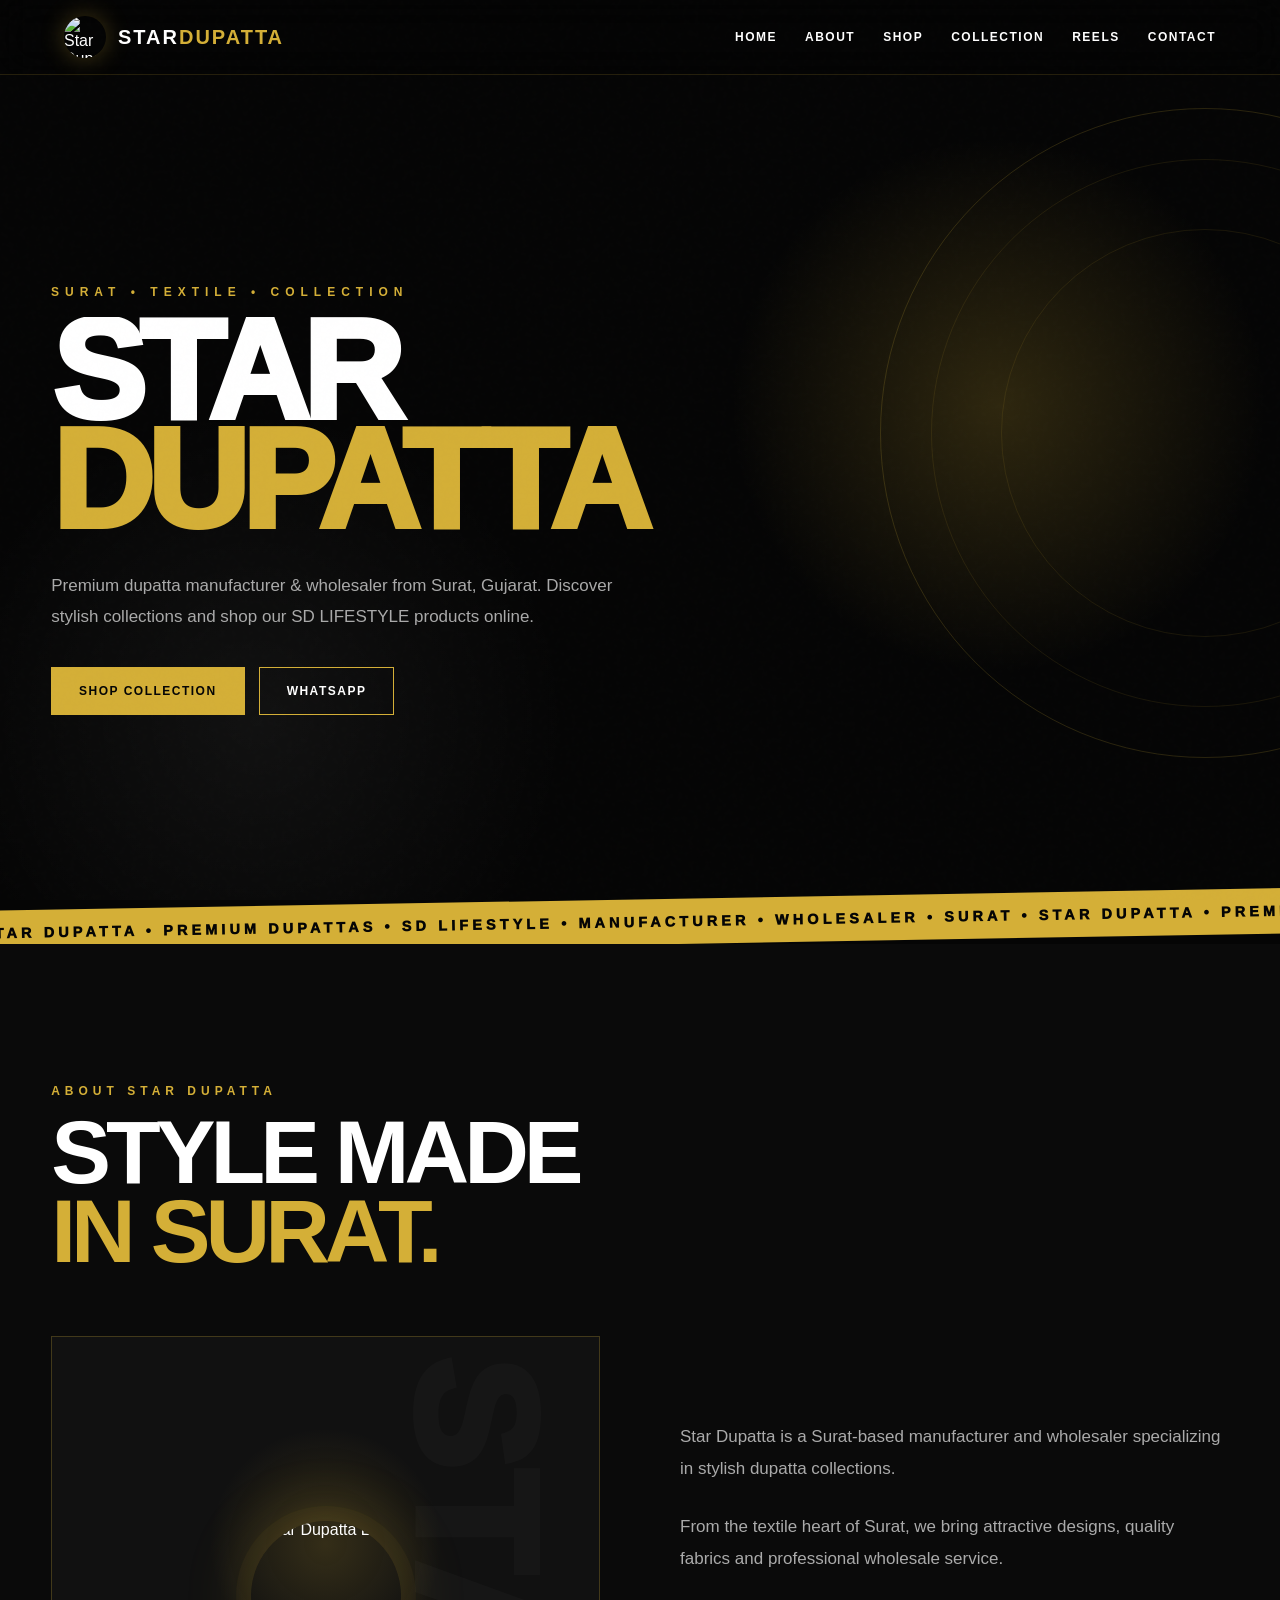
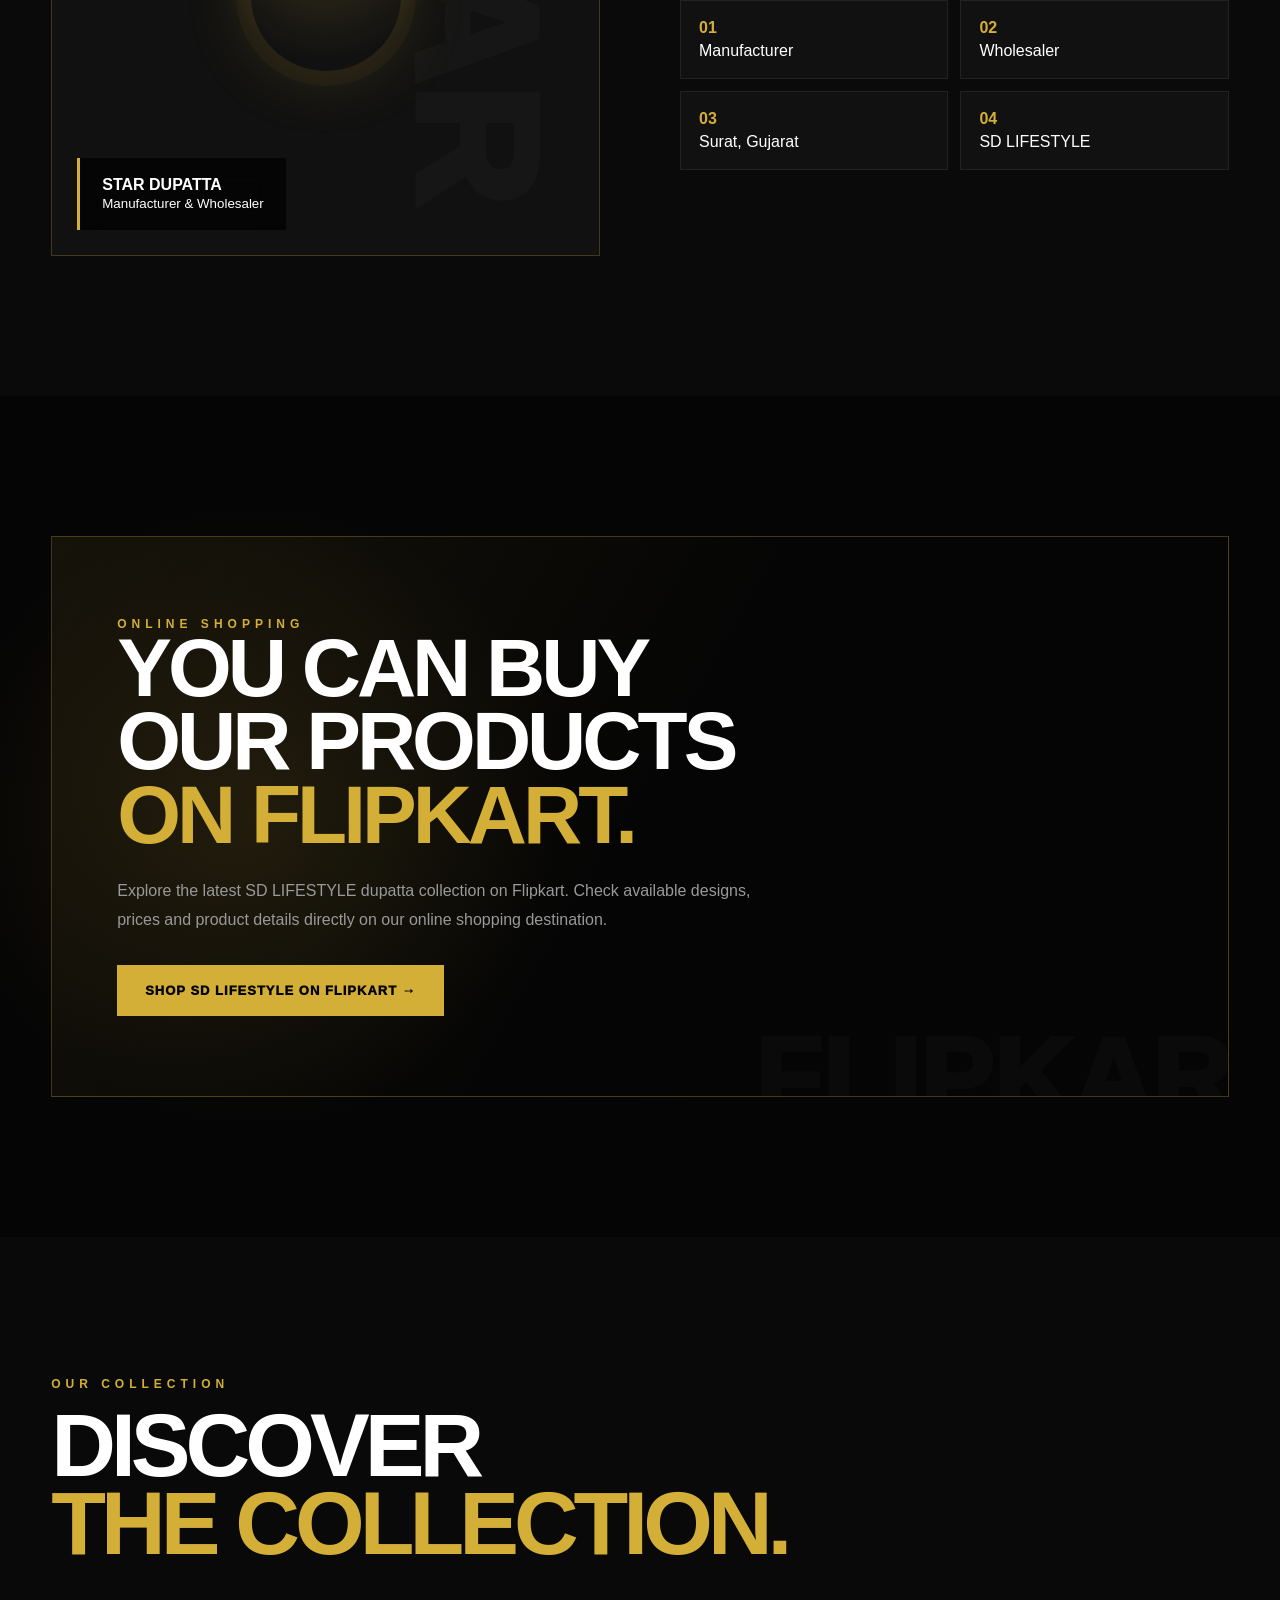
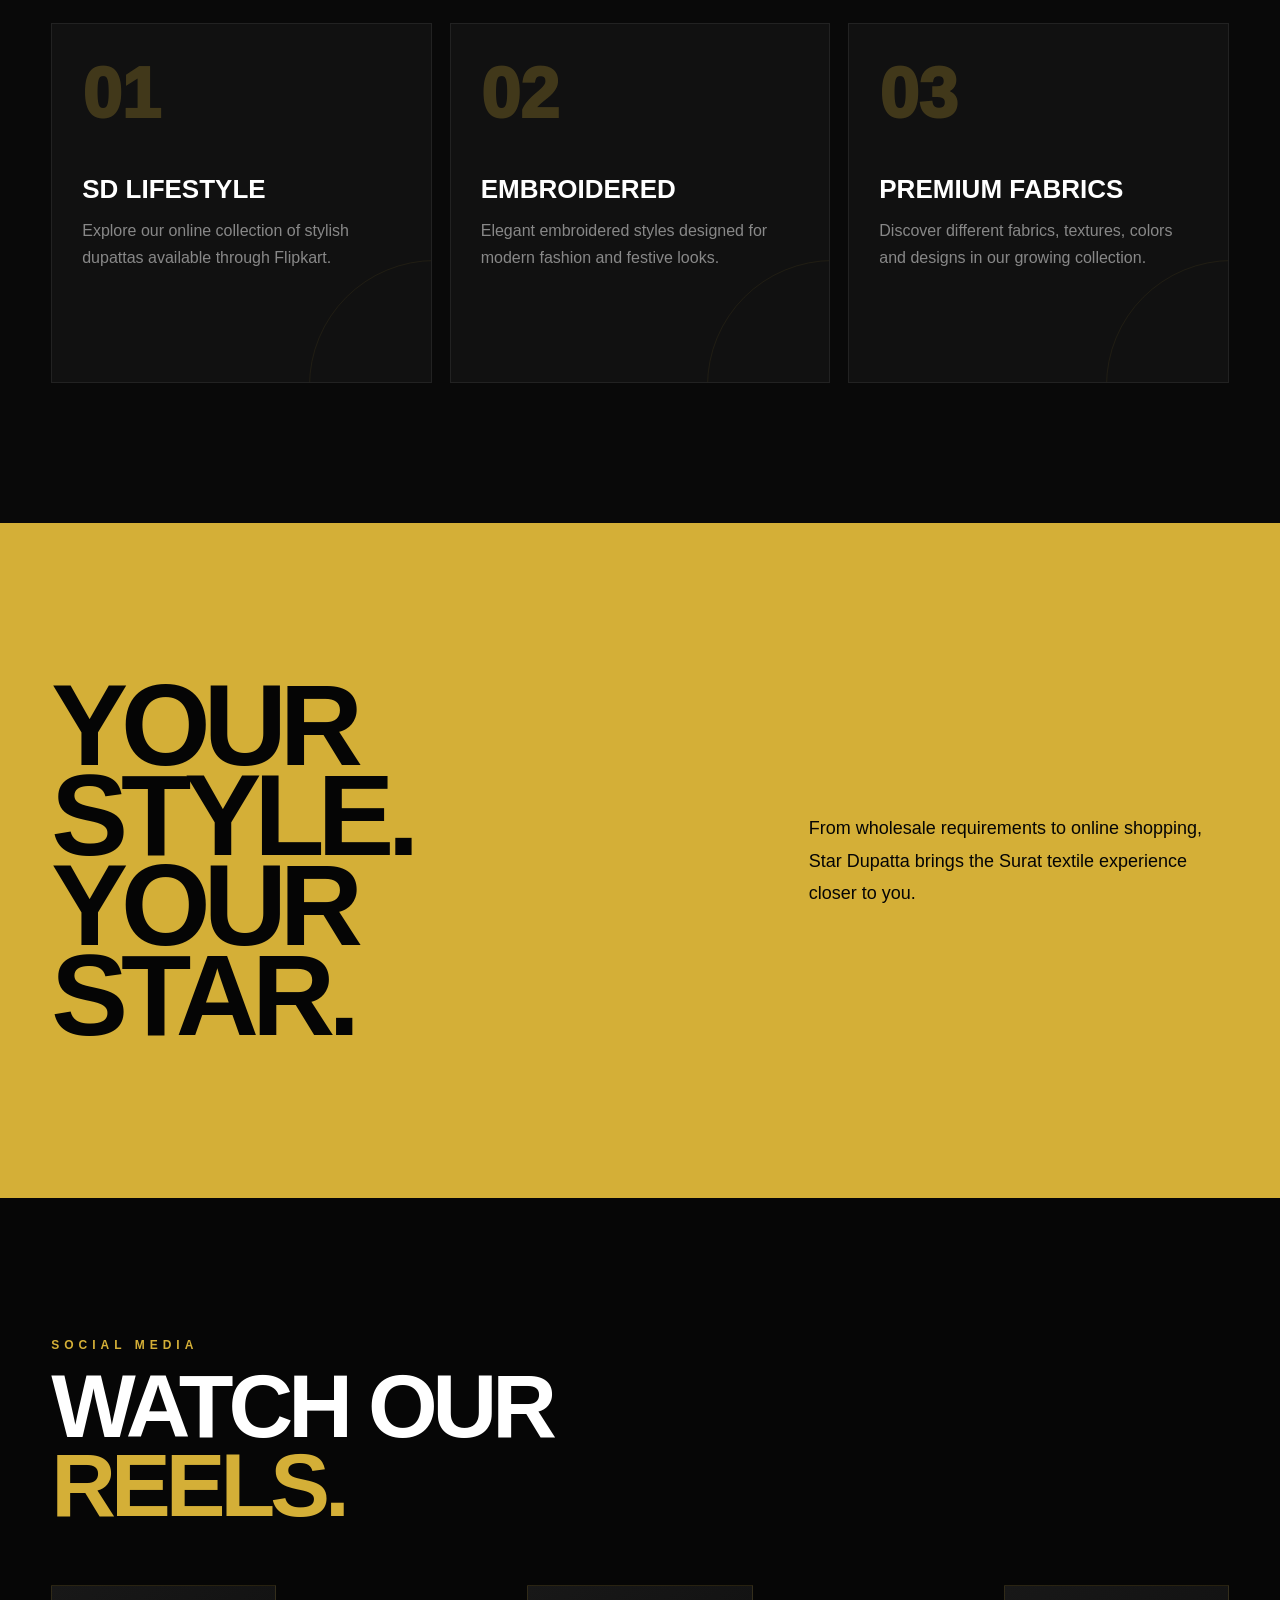
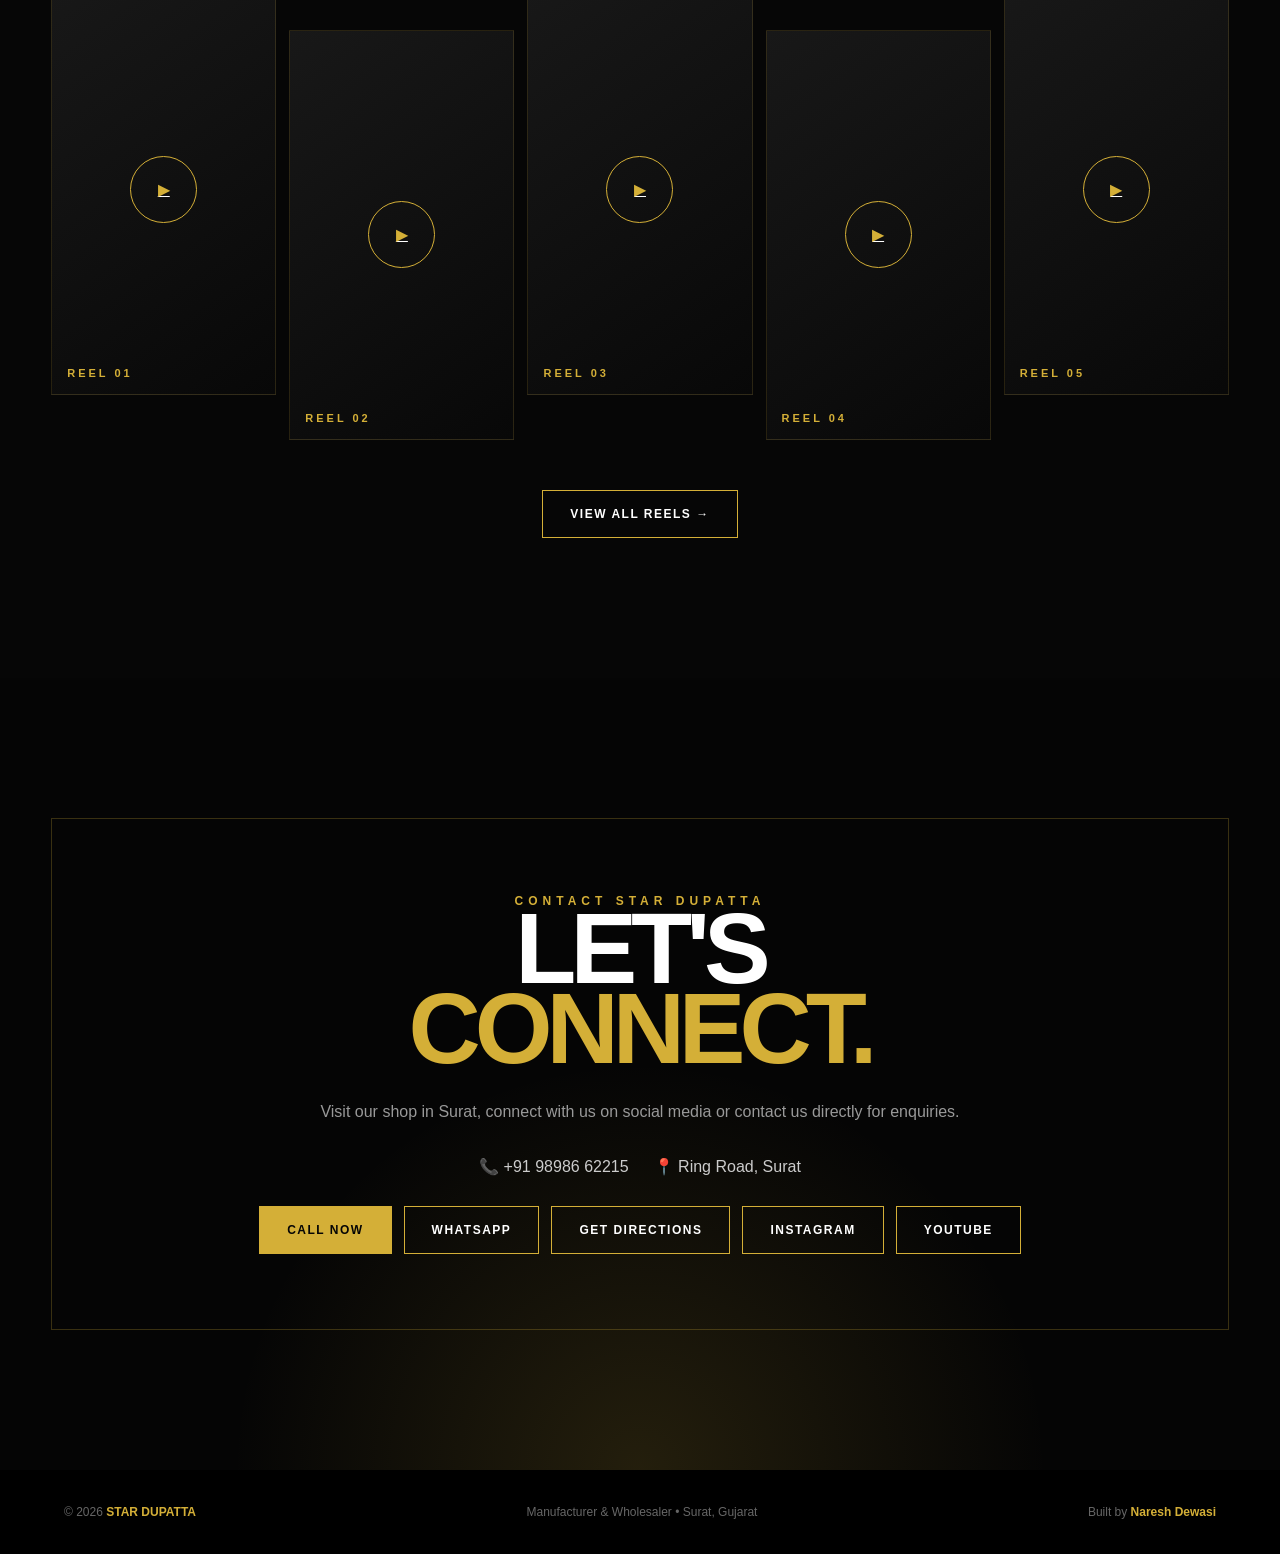
==== commit 8c7965e2: "Create index.html" ====
--- a/index.html
+++ b/index.html
@@ -1,311 +1,2054 @@
 <!DOCTYPE html>
 <html lang="en">
 <head>
+
 <meta charset="UTF-8">
 <meta name="viewport" content="width=device-width, initial-scale=1.0">
-<title>Star Dupatta | Dupatta Manufacturer &amp; Wholesaler in Surat, Gujarat</title>
-<meta name="description" content="Star Dupatta is a dupatta manufacturer and wholesaler in Surat, Gujarat — bandhani, georgette, chiffon and hand-embroidered dupattas for wholesale buyers.">
-<link rel="icon" href="assets/logo.jpg">
-
-<link rel="preconnect" href="https://fonts.googleapis.com">
-<link rel="preconnect" href="https://fonts.gstatic.com" crossorigin>
-<link href="https://fonts.googleapis.com/css2?family=Playfair+Display:ital,wght@0,500;0,600;0,700;1,600&family=Poppins:wght@300;400;500;600;700&family=Cormorant+Garamond:ital@1&display=swap" rel="stylesheet">
-<link rel="stylesheet" href="css/style.css">
+
+<title>Star Dupatta | Dupatta Manufacturer & Wholesaler in Surat, Gujarat</title>
+
+<meta name="description" content="Star Dupatta is a premium dupatta manufacturer and wholesaler in Surat, Gujarat. Explore our SD LIFESTYLE collection and buy our products on Flipkart.">
+
+<meta name="keywords" content="Star Dupatta, Star Dupatta Surat, dupatta wholesaler Surat, dupatta manufacturer Surat, SD Lifestyle Dupatta, wholesale dupatta Surat">
+
+<meta name="author" content="Naresh Dewasi">
+<meta name="robots" content="index, follow">
+
+<link rel="canonical" href="https://nareshdewasi738363-design.github.io/Naresh-Dewasi/">
+
+<!-- FAVICON -->
+<link rel="icon" type="image/png" href="logo.png">
+<link rel="apple-touch-icon" href="logo.png">
+
+<!-- SOCIAL PREVIEW -->
+<meta property="og:title" content="Star Dupatta | Surat">
+<meta property="og:description" content="Premium Dupatta Manufacturer & Wholesaler in Surat, Gujarat.">
+<meta property="og:type" content="website">
+<meta property="og:image" content="logo.png">
+
+<!-- BUSINESS SCHEMA -->
+<script type="application/ld+json">
+{
+  "@context":"https://schema.org",
+  "@type":"ClothingStore",
+  "name":"Star Dupatta",
+  "description":"Dupatta manufacturer and wholesaler in Surat, Gujarat.",
+  "url":"https://nareshdewasi738363-design.github.io/Naresh-Dewasi/",
+  "logo":"https://nareshdewasi738363-design.github.io/Naresh-Dewasi/logo.png",
+  "telephone":"+919898662215",
+  "address":{
+    "@type":"PostalAddress",
+    "streetAddress":"Shop No. 1040-41, Hariom Textile Market, Ring Road",
+    "addressLocality":"Surat",
+    "addressRegion":"Gujarat",
+    "postalCode":"395002",
+    "addressCountry":"IN"
+  },
+  "sameAs":[
+    "https://www.instagram.com/star_dupatta_surat",
+    "https://youtube.com/@star_dupatta_surat"
+  ]
+}
+</script>
+
+
+<style>
+
+/* ==========================================================
+   STAR DUPATTA
+   SINGLE FILE WEBSITE
+   PREMIUM SCROLL ANIMATION EDITION
+   ========================================================== */
+
+*{
+    margin:0;
+    padding:0;
+    box-sizing:border-box;
+}
+
+html{
+    scroll-behavior:smooth;
+}
+
+body{
+    background:#050505;
+    color:#fff;
+    font-family:Arial,Helvetica,sans-serif;
+    overflow-x:hidden;
+}
+
+body::before{
+    content:"";
+    position:fixed;
+    inset:0;
+    pointer-events:none;
+    z-index:9998;
+    background-image:url("data:image/svg+xml,%3Csvg viewBox='0 0 180 180' xmlns='http://www.w3.org/2000/svg'%3E%3Cfilter id='n'%3E%3CfeTurbulence type='fractalNoise' baseFrequency='.9' numOctaves='3' stitchTiles='stitch'/%3E%3C/filter%3E%3Crect width='100%25' height='100%25' filter='url(%23n)' opacity='.035'/%3E%3C/svg%3E");
+    opacity:.35;
+}
+
+::-webkit-scrollbar{
+    width:7px;
+}
+
+::-webkit-scrollbar-track{
+    background:#050505;
+}
+
+::-webkit-scrollbar-thumb{
+    background:#d4af37;
+    border-radius:20px;
+}
+
+a{
+    color:inherit;
+}
+
+.container{
+    width:min(1180px,92%);
+    margin:auto;
+}
+
+.gold{
+    color:#d4af37;
+}
+
+
+/* ==========================================================
+   LOADER
+   ========================================================== */
+
+.loader{
+    position:fixed;
+    inset:0;
+    z-index:10000;
+    background:#050505;
+    display:flex;
+    justify-content:center;
+    align-items:center;
+    transition:.8s;
+}
+
+.loader.hide{
+    opacity:0;
+    visibility:hidden;
+}
+
+.loader-logo{
+    width:110px;
+    height:110px;
+    border-radius:50%;
+    object-fit:cover;
+    animation:loaderBoom 1.2s infinite alternate;
+}
+
+@keyframes loaderBoom{
+
+    from{
+        transform:scale(.75) rotate(-8deg);
+    }
+
+    to{
+        transform:scale(1.08) rotate(8deg);
+    }
+
+}
+
+
+/* ==========================================================
+   NAVBAR
+   ========================================================== */
+
+.navbar{
+    position:fixed;
+    top:0;
+    left:0;
+    width:100%;
+    z-index:9000;
+
+    padding:16px 5%;
+
+    display:flex;
+    justify-content:space-between;
+    align-items:center;
+
+    background:rgba(5,5,5,.55);
+    backdrop-filter:blur(18px);
+
+    border-bottom:1px solid rgba(212,175,55,.16);
+}
+
+.brand{
+    display:flex;
+    align-items:center;
+    gap:12px;
+
+    text-decoration:none;
+}
+
+.brand img{
+    width:42px;
+    height:42px;
+    object-fit:cover;
+    border-radius:50%;
+
+    box-shadow:0 0 25px rgba(212,175,55,.3);
+}
+
+.brand-text{
+    font-size:20px;
+    font-weight:900;
+    letter-spacing:2px;
+}
+
+.brand-text span{
+    color:#d4af37;
+}
+
+.nav-links{
+    display:flex;
+    gap:28px;
+}
+
+.nav-links a{
+    text-decoration:none;
+    font-size:12px;
+    font-weight:bold;
+    letter-spacing:1.5px;
+    position:relative;
+}
+
+.nav-links a::after{
+    content:"";
+    position:absolute;
+    left:0;
+    bottom:-8px;
+    width:0;
+    height:2px;
+    background:#d4af37;
+    transition:.35s;
+}
+
+.nav-links a:hover::after{
+    width:100%;
+}
+
+.menu{
+    display:none;
+    font-size:28px;
+    cursor:pointer;
+}
+
+
+/* ==========================================================
+   HERO
+   ========================================================== */
+
+.hero{
+    min-height:100vh;
+    position:relative;
+    display:flex;
+    align-items:center;
+
+    overflow:hidden;
+
+    background:
+    radial-gradient(circle at 78% 45%,rgba(212,175,55,.2),transparent 24%),
+    radial-gradient(circle at 20% 80%,rgba(255,255,255,.05),transparent 25%),
+    #050505;
+}
+
+.hero-ring{
+    position:absolute;
+    width:650px;
+    height:650px;
+
+    right:-250px;
+    top:12%;
+
+    border:1px solid rgba(212,175,55,.18);
+    border-radius:50%;
+
+    animation:rotateRing 18s linear infinite;
+}
+
+.hero-ring::before,
+.hero-ring::after{
+    content:"";
+    position:absolute;
+    border-radius:50%;
+    border:1px solid rgba(212,175,55,.1);
+}
+
+.hero-ring::before{
+    inset:50px;
+}
+
+.hero-ring::after{
+    inset:120px;
+}
+
+@keyframes rotateRing{
+
+    to{
+        transform:rotate(360deg);
+    }
+
+}
+
+.hero-content{
+    position:relative;
+    z-index:5;
+    padding-top:100px;
+}
+
+.hero-label{
+    color:#d4af37;
+    letter-spacing:6px;
+    font-size:12px;
+    font-weight:bold;
+
+    animation:slamLeft 1s .2s both cubic-bezier(.16,1,.3,1);
+}
+
+.hero-title{
+    margin-top:18px;
+    font-size:clamp(65px,11vw,145px);
+    line-height:.78;
+    letter-spacing:-7px;
+    font-weight:1000;
+
+    overflow:hidden;
+}
+
+.hero-title .line{
+    display:block;
+    overflow:hidden;
+}
+
+.hero-title .word{
+    display:inline-block;
+
+    transform:translateY(120%) rotate(8deg);
+    animation:wordCrash 1s both cubic-bezier(.16,1,.3,1);
+}
+
+.hero-title .line:nth-child(2) .word{
+    animation-delay:.15s;
+}
+
+@keyframes wordCrash{
+
+    0%{
+        transform:translateY(120%) rotate(8deg) scale(.7);
+    }
+
+    70%{
+        transform:translateY(-12%) rotate(-2deg) scale(1.05);
+    }
+
+    100%{
+        transform:translateY(0) rotate(0) scale(1);
+    }
+
+}
+
+.hero-description{
+    max-width:610px;
+    margin-top:35px;
+
+    color:#aaa;
+    font-size:17px;
+    line-height:1.8;
+
+    animation:slamRight 1s .55s both cubic-bezier(.16,1,.3,1);
+}
+
+.hero-actions{
+    display:flex;
+    gap:14px;
+    margin-top:35px;
+
+    animation:buttonBlast .9s .8s both cubic-bezier(.16,1,.3,1);
+}
+
+@keyframes buttonBlast{
+
+    0%{
+        opacity:0;
+        transform:scale(.2) rotate(-8deg);
+    }
+
+    65%{
+        opacity:1;
+        transform:scale(1.13) rotate(2deg);
+    }
+
+    100%{
+        transform:scale(1);
+    }
+
+}
+
+.btn{
+    padding:16px 27px;
+    text-decoration:none;
+    font-size:12px;
+    font-weight:900;
+    letter-spacing:1.5px;
+
+    border:1px solid #d4af37;
+
+    display:inline-flex;
+    justify-content:center;
+    align-items:center;
+
+    transition:.35s;
+}
+
+.btn-gold{
+    background:#d4af37;
+    color:#050505;
+}
+
+.btn-outline{
+    color:#fff;
+}
+
+.btn:hover{
+    transform:translateY(-7px) scale(1.04);
+    box-shadow:0 15px 35px rgba(212,175,55,.25);
+}
+
+@keyframes slamLeft{
+
+    from{
+        opacity:0;
+        transform:translateX(-180px) rotate(-5deg);
+    }
+
+    to{
+        opacity:1;
+        transform:translateX(0) rotate(0);
+    }
+
+}
+
+@keyframes slamRight{
+
+    from{
+        opacity:0;
+        transform:translateX(180px);
+    }
+
+    to{
+        opacity:1;
+        transform:translateX(0);
+    }
+
+}
+
+
+/* ==========================================================
+   MARQUEE
+   ========================================================== */
+
+.marquee{
+    background:#d4af37;
+    color:#050505;
+    padding:14px 0;
+    overflow:hidden;
+    transform:rotate(-1deg) scale(1.03);
+}
+
+.marquee-track{
+    width:max-content;
+    font-weight:1000;
+    letter-spacing:4px;
+    font-size:14px;
+
+    animation:marquee 18s linear infinite;
+}
+
+@keyframes marquee{
+
+    from{
+        transform:translateX(0);
+    }
+
+    to{
+        transform:translateX(-50%);
+    }
+
+}
+
+
+/* ==========================================================
+   SECTION TITLE
+   ========================================================== */
+
+.section{
+    padding:140px 0;
+    position:relative;
+}
+
+.section-tag{
+    display:block;
+    color:#d4af37;
+    font-size:12px;
+    letter-spacing:5px;
+    font-weight:bold;
+}
+
+.section-title{
+    margin-top:15px;
+    font-size:clamp(48px,7vw,90px);
+    line-height:.88;
+    letter-spacing:-5px;
+}
+
+
+/* ==========================================================
+   ABOUT
+   ========================================================== */
+
+.about{
+    background:#0a0a0a;
+}
+
+.about-grid{
+    display:grid;
+    grid-template-columns:1fr 1fr;
+    gap:80px;
+    align-items:center;
+    margin-top:65px;
+}
+
+.about-visual{
+    height:520px;
+    position:relative;
+
+    border:1px solid rgba(212,175,55,.25);
+
+    background:
+    radial-gradient(circle at 50% 40%,rgba(212,175,55,.18),transparent 28%),
+    #111;
+
+    overflow:hidden;
+
+    transform:translateX(-180px) rotate(-8deg) scale(.75);
+    opacity:0;
+
+    transition:1.2s cubic-bezier(.16,1,.3,1);
+}
+
+.about-visual.active{
+    transform:translateX(0) rotate(0) scale(1);
+    opacity:1;
+}
+
+.about-visual::before{
+    content:"STAR";
+    position:absolute;
+    font-size:170px;
+    font-weight:1000;
+    color:rgba(255,255,255,.025);
+    transform:rotate(90deg);
+    right:-100px;
+    top:150px;
+}
+
+.about-logo{
+    position:absolute;
+    width:150px;
+    height:150px;
+    object-fit:cover;
+    border-radius:50%;
+
+    top:50%;
+    left:50%;
+    transform:translate(-50%,-50%);
+
+    box-shadow:
+    0 0 0 15px rgba(212,175,55,.04),
+    0 0 70px rgba(212,175,55,.2);
+
+    animation:logoFloat 4s ease-in-out infinite;
+}
+
+@keyframes logoFloat{
+
+    0%,100%{
+        transform:translate(-50%,-50%) translateY(0) rotate(-2deg);
+    }
+
+    50%{
+        transform:translate(-50%,-50%) translateY(-18px) rotate(2deg);
+    }
+
+}
+
+.about-badge{
+    position:absolute;
+    left:25px;
+    bottom:25px;
+
+    padding:18px 22px;
+
+    background:rgba(0,0,0,.7);
+    backdrop-filter:blur(15px);
+
+    border-left:3px solid #d4af37;
+}
+
+.about-text{
+    transform:translateX(180px);
+    opacity:0;
+
+    transition:1.2s .15s cubic-bezier(.16,1,.3,1);
+}
+
+.about-text.active{
+    transform:translateX(0);
+    opacity:1;
+}
+
+.about-text p{
+    color:#aaa;
+    line-height:1.9;
+    font-size:17px;
+    margin-bottom:25px;
+}
+
+.about-list{
+    display:grid;
+    grid-template-columns:1fr 1fr;
+    gap:12px;
+}
+
+.about-list div{
+    padding:18px;
+    background:#111;
+    border:1px solid rgba(255,255,255,.07);
+
+    transform:translateY(80px) rotateX(50deg);
+    opacity:0;
+
+    transition:.8s cubic-bezier(.16,1,.3,1);
+}
+
+.about-list div.active{
+    transform:translateY(0) rotateX(0);
+    opacity:1;
+}
+
+.about-list strong{
+    display:block;
+    color:#d4af37;
+    margin-bottom:5px;
+}
+
+
+/* ==========================================================
+   FLIPKART
+   ========================================================== */
+
+.shop{
+    background:
+    radial-gradient(circle at 20% 50%,rgba(212,175,55,.1),transparent 28%),
+    #050505;
+}
+
+.shop-box{
+    position:relative;
+    overflow:hidden;
+
+    padding:80px 65px;
+
+    border:1px solid rgba(212,175,55,.3);
+
+    background:
+    linear-gradient(120deg,rgba(212,175,55,.08),transparent 50%);
+
+    transform:scale(.65) rotate(-3deg);
+    opacity:0;
+
+    transition:1.1s cubic-bezier(.16,1,.3,1);
+}
+
+.shop-box.active{
+    transform:scale(1) rotate(0);
+    opacity:1;
+}
+
+.shop-box::before{
+    content:"FLIPKART";
+    position:absolute;
+    right:-70px;
+    bottom:-45px;
+
+    font-size:110px;
+    font-weight:1000;
+    color:rgba(255,255,255,.025);
+}
+
+.shop-content{
+    position:relative;
+    z-index:2;
+}
+
+.shop-title{
+    font-size:clamp(45px,7vw,82px);
+    line-height:.9;
+    letter-spacing:-4px;
+}
+
+.shop-text{
+    max-width:650px;
+    color:#999;
+    line-height:1.8;
+    margin:25px 0 30px;
+}
+
+.flipkart-btn{
+    display:inline-flex;
+    padding:18px 28px;
+
+    background:#d4af37;
+    color:#050505;
+
+    text-decoration:none;
+    font-size:13px;
+    font-weight:1000;
+    letter-spacing:1px;
+
+    transition:.35s;
+}
+
+.flipkart-btn:hover{
+    transform:translateY(-8px) scale(1.06);
+    box-shadow:0 20px 50px rgba(212,175,55,.25);
+}
+
+
+/* ==========================================================
+   COLLECTION
+   ========================================================== */
+
+.collection{
+    background:#090909;
+}
+
+.collection-grid{
+    margin-top:60px;
+
+    display:grid;
+    grid-template-columns:repeat(3,1fr);
+    gap:18px;
+}
+
+.collection-card{
+    min-height:360px;
+    padding:30px;
+
+    position:relative;
+    overflow:hidden;
+
+    background:#111;
+    border:1px solid rgba(255,255,255,.07);
+
+    transform:
+    translateY(180px)
+    rotateX(50deg)
+    scale(.65);
+
+    opacity:0;
+
+    transition:
+    transform 1s cubic-bezier(.16,1,.3,1),
+    opacity .5s,
+    border .3s;
+}
+
+.collection-card.active{
+    transform:
+    translateY(0)
+    rotateX(0)
+    scale(1);
+
+    opacity:1;
+}
+
+.collection-card:hover{
+    border-color:#d4af37;
+    transform:translateY(-14px) scale(1.025);
+}
+
+.collection-number{
+    font-size:70px;
+    font-weight:1000;
+    color:rgba(212,175,55,.25);
+}
+
+.collection-card h3{
+    margin-top:40px;
+    font-size:26px;
+}
+
+.collection-card p{
+    margin-top:12px;
+    color:#888;
+    line-height:1.7;
+}
+
+.collection-card::after{
+    content:"";
+    position:absolute;
+    width:250px;
+    height:250px;
+    border-radius:50%;
+    border:1px solid rgba(212,175,55,.08);
+
+    right:-130px;
+    bottom:-130px;
+
+    transition:.6s;
+}
+
+.collection-card:hover::after{
+    transform:scale(2);
+}
+
+
+/* ==========================================================
+   BIG STATEMENT
+   ========================================================== */
+
+.statement{
+    min-height:75vh;
+
+    display:flex;
+    align-items:center;
+
+    background:#d4af37;
+    color:#050505;
+}
+
+.statement-inner{
+    display:flex;
+    justify-content:space-between;
+    gap:60px;
+    align-items:center;
+}
+
+.statement h2{
+    font-size:clamp(55px,9vw,120px);
+    line-height:.78;
+    letter-spacing:-7px;
+
+    transform:translateX(-250px) rotate(-5deg);
+    opacity:0;
+
+    transition:1.2s cubic-bezier(.16,1,.3,1);
+}
+
+.statement h2.active{
+    transform:translateX(0) rotate(0);
+    opacity:1;
+}
+
+.statement p{
+    max-width:420px;
+    font-size:18px;
+    line-height:1.8;
+
+    transform:translateX(250px);
+    opacity:0;
+
+    transition:1.2s .15s cubic-bezier(.16,1,.3,1);
+}
+
+.statement p.active{
+    transform:translateX(0);
+    opacity:1;
+}
+
+
+/* ==========================================================
+   REELS
+   ========================================================== */
+
+.reels{
+    background:#060606;
+}
+
+.reel-grid{
+    margin-top:60px;
+
+    display:grid;
+    grid-template-columns:repeat(5,1fr);
+    gap:13px;
+}
+
+.reel{
+    height:410px;
+
+    background:
+    linear-gradient(145deg,#181818,#080808);
+
+    border:1px solid rgba(212,175,55,.15);
+
+    position:relative;
+    overflow:hidden;
+
+    display:flex;
+    align-items:center;
+    justify-content:center;
+
+    transform:
+    translateY(200px)
+    rotateY(60deg)
+    scale(.55);
+
+    opacity:0;
+
+    transition:1s cubic-bezier(.16,1,.3,1);
+}
+
+.reel.active{
+    transform:
+    translateY(0)
+    rotateY(0)
+    scale(1);
+
+    opacity:1;
+}
+
+.reel:nth-child(even){
+    margin-top:45px;
+}
+
+.reel::before{
+    content:"▶";
+    width:65px;
+    height:65px;
+
+    border:1px solid #d4af37;
+    border-radius:50%;
+
+    display:flex;
+    align-items:center;
+    justify-content:center;
+
+    color:#d4af37;
+
+    transition:.4s;
+}
+
+.reel:hover::before{
+    transform:scale(1.3) rotate(15deg);
+    background:#d4af37;
+    color:#050505;
+}
+
+.reel-label{
+    position:absolute;
+    left:15px;
+    bottom:15px;
+
+    color:#d4af37;
+    font-size:11px;
+    letter-spacing:3px;
+    font-weight:bold;
+}
+
+.reels-button{
+    text-align:center;
+    margin-top:50px;
+}
+
+
+/* ==========================================================
+   CONTACT
+   ========================================================== */
+
+.contact{
+    background:
+    radial-gradient(circle at 50% 100%,rgba(212,175,55,.15),transparent 40%),
+    #050505;
+}
+
+.contact-box{
+    padding:75px 50px;
+    text-align:center;
+
+    border:1px solid rgba(212,175,55,.25);
+
+    transform:translateY(150px) scale(.65);
+    opacity:0;
+
+    transition:1.2s cubic-bezier(.16,1,.3,1);
+}
+
+.contact-box.active{
+    transform:translateY(0) scale(1);
+    opacity:1;
+}
+
+.contact-title{
+    font-size:clamp(50px,8vw,100px);
+    line-height:.8;
+    letter-spacing:-6px;
+}
+
+.contact-description{
+    max-width:650px;
+    margin:30px auto;
+
+    color:#999;
+    line-height:1.8;
+}
+
+.contact-details{
+    display:flex;
+    justify-content:center;
+    flex-wrap:wrap;
+    gap:25px;
+
+    color:#ccc;
+    margin:30px 0;
+}
+
+.contact-actions{
+    display:flex;
+    justify-content:center;
+    flex-wrap:wrap;
+    gap:12px;
+}
+
+
+/* ==========================================================
+   FOOTER
+   ========================================================== */
+
+footer{
+    padding:35px 5%;
+
+    background:#000;
+
+    display:flex;
+    justify-content:space-between;
+    gap:20px;
+
+    color:#666;
+    font-size:12px;
+}
+
+footer strong{
+    color:#d4af37;
+}
+
+
+/* ==========================================================
+   SCROLL REVEAL BASE
+   ========================================================== */
+
+.reveal{
+    opacity:0;
+    transform:translateY(100px) scale(.8);
+
+    transition:1s cubic-bezier(.16,1,.3,1);
+}
+
+.reveal.active{
+    opacity:1;
+    transform:translateY(0) scale(1);
+}
+
+
+/* ==========================================================
+   MOBILE
+   ========================================================== */
+
+@media(max-width:850px){
+
+    .nav-links{
+        display:none;
+
+        position:absolute;
+        right:5%;
+        top:75px;
+
+        width:220px;
+
+        flex-direction:column;
+        gap:22px;
+
+        padding:25px;
+
+        background:#0b0b0b;
+        border:1px solid rgba(212,175,55,.2);
+    }
+
+    .nav-links.show{
+        display:flex;
+    }
+
+    .menu{
+        display:block;
+    }
+
+    .about-grid{
+        grid-template-columns:1fr;
+    }
+
+    .about-visual{
+        height:400px;
+    }
+
+    .collection-grid{
+        grid-template-columns:1fr;
+    }
+
+    .reel-grid{
+        grid-template-columns:repeat(2,1fr);
+    }
+
+    .reel{
+        height:350px;
+    }
+
+    .statement-inner{
+        flex-direction:column;
+        align-items:flex-start;
+    }
+
+    .shop-box{
+        padding:50px 30px;
+    }
+
+}
+
+
+@media(max-width:520px){
+
+    .brand-text{
+        font-size:16px;
+    }
+
+    .brand img{
+        width:36px;
+        height:36px;
+    }
+
+    .hero-title{
+        font-size:68px;
+        letter-spacing:-5px;
+    }
+
+    .hero-actions{
+        flex-direction:column;
+    }
+
+    .btn{
+        width:100%;
+    }
+
+    .about-list{
+        grid-template-columns:1fr;
+    }
+
+    .reel-grid{
+        grid-template-columns:1fr;
+    }
+
+    .reel:nth-child(even){
+        margin-top:0;
+    }
+
+    .contact-box{
+        padding:50px 20px;
+    }
+
+    footer{
+        flex-direction:column;
+        text-align:center;
+    }
+
+}
+
+</style>
+
 </head>
+
+
 <body>
 
-<!-- ===================== NAVBAR ===================== -->
-<nav class="navbar" id="navbar">
-  <div class="container nav-inner">
+
+<!-- ==========================================================
+     LOADER
+     ========================================================== -->
+
+<div class="loader" id="loader">
+
+    <img
+        src="logo.png"
+        class="loader-logo"
+        alt="Star Dupatta Logo">
+
+</div>
+
+
+<!-- ==========================================================
+     NAVBAR
+     ========================================================== -->
+
+<nav class="navbar">
+
     <a href="#home" class="brand">
-      <img src="assets/logo.jpg" alt="Star Dupatta logo">
-      <span class="brand-text">
-        <span class="t1">Star Dupatta</span><br>
-        <span class="t2">MANUFACTURER &amp; WHOLESALER</span>
-      </span>
+
+        <img src="logo.png" alt="Star Dupatta">
+
+        <div class="brand-text">
+            STAR<span>DUPATTA</span>
+        </div>
+
     </a>
-    <ul class="nav-links">
-      <li><a href="#home">Home</a></li>
-      <li><a href="#products">Collection</a></li>
-      <li><a href="#about">About</a></li>
-      <li><a href="#reels">Reels</a></li>
-      <li><a href="#contact">Contact</a></li>
-    </ul>
-    <a class="nav-cta" href="https://wa.me/919898662215?text=Hello%20Star%20Dupatta%2C%20I%20am%20interested%20in%20wholesale%20dupattas." target="_blank" rel="noopener">
-      Wholesale Enquiry
-    </a>
-    <button class="nav-toggle" id="navToggle" aria-label="Open menu">
-      <span></span><span></span><span></span>
-    </button>
-  </div>
+
+
+    <div class="nav-links" id="navLinks">
+
+        <a href="#home">HOME</a>
+        <a href="#about">ABOUT</a>
+        <a href="#shop">SHOP</a>
+        <a href="#collection">COLLECTION</a>
+        <a href="#reels">REELS</a>
+        <a href="#contact">CONTACT</a>
+
+    </div>
+
+
+    <div class="menu" onclick="toggleMenu()">
+        ☰
+    </div>
+
 </nav>
 
-<div class="mobile-menu" id="mobileMenu">
-  <a href="#home">Home</a>
-  <a href="#products">Collection</a>
-  <a href="#about">About</a>
-  <a href="#reels">Reels</a>
-  <a href="#contact">Contact</a>
-  <a class="nav-cta" href="https://wa.me/919898662215?text=Hello%20Star%20Dupatta%2C%20I%20am%20interested%20in%20wholesale%20dupattas." target="_blank" rel="noopener">Wholesale Enquiry</a>
+
+<!-- ==========================================================
+     HERO
+     ========================================================== -->
+
+<section class="hero" id="home">
+
+    <div class="hero-ring"></div>
+
+    <div class="container hero-content">
+
+        <div class="hero-label">
+            SURAT • TEXTILE • COLLECTION
+        </div>
+
+
+        <h1 class="hero-title">
+
+            <span class="line">
+                <span class="word">STAR</span>
+            </span>
+
+            <span class="line">
+                <span class="word gold">DUPATTA</span>
+            </span>
+
+        </h1>
+
+
+        <p class="hero-description">
+
+            Premium dupatta manufacturer & wholesaler
+            from Surat, Gujarat. Discover stylish
+            collections and shop our SD LIFESTYLE
+            products online.
+
+        </p>
+
+
+        <div class="hero-actions">
+
+            <a
+                href="#shop"
+                class="btn btn-gold">
+
+                SHOP COLLECTION
+
+            </a>
+
+
+            <a
+                href="https://wa.me/919898662215"
+                target="_blank"
+                rel="noopener"
+                class="btn btn-outline">
+
+                WHATSAPP
+
+            </a>
+
+        </div>
+
+    </div>
+
+</section>
+
+
+<!-- ==========================================================
+     MARQUEE
+     ========================================================== -->
+
+<div class="marquee">
+
+    <div class="marquee-track">
+
+        STAR DUPATTA • PREMIUM DUPATTAS • SD LIFESTYLE • MANUFACTURER • WHOLESALER • SURAT • STAR DUPATTA • PREMIUM DUPATTAS • SD LIFESTYLE • MANUFACTURER • WHOLESALER • SURAT •
+
+    </div>
+
 </div>
 
-<!-- ===================== HERO ===================== -->
-<header class="hero" id="home">
-  <div class="hero-bg"></div>
-  <div class="hero-overlay"></div>
-  <div class="container hero-content">
-    <div class="hero-eyebrow reveal">Exclusive Fancy Dupatta</div>
-    <h1 class="reveal reveal-delay-1">Star Dupatta</h1>
-    <p class="hero-sub reveal reveal-delay-2">Premium dupattas manufactured and supplied wholesale from Surat, Gujarat — bandhani, georgette, chiffon and hand-embroidered designs for retailers and bulk buyers.</p>
-    <div class="hero-actions reveal reveal-delay-3">
-      <a href="#products" class="btn btn-primary">View Collection</a>
-      <a href="https://wa.me/919898662215?text=Hello%20Star%20Dupatta%2C%20I%20am%20interested%20in%20wholesale%20dupattas." target="_blank" rel="noopener" class="btn btn-outline">WhatsApp Enquiry</a>
+
+<!-- ==========================================================
+     ABOUT
+     ========================================================== -->
+
+<section class="section about" id="about">
+
+    <div class="container">
+
+        <span class="section-tag reveal">
+            ABOUT STAR DUPATTA
+        </span>
+
+
+        <h2 class="section-title reveal">
+
+            STYLE MADE<br>
+            <span class="gold">IN SURAT.</span>
+
+        </h2>
+
+
+        <div class="about-grid">
+
+            <div class="about-visual">
+
+                <img
+                    src="logo.png"
+                    class="about-logo"
+                    alt="Star Dupatta Logo">
+
+                <div class="about-badge">
+
+                    <strong>STAR DUPATTA</strong><br>
+
+                    <small>
+                        Manufacturer & Wholesaler
+                    </small>
+
+                </div>
+
+            </div>
+
+
+            <div class="about-text">
+
+                <p>
+
+                    Star Dupatta is a Surat-based
+                    manufacturer and wholesaler
+                    specializing in stylish dupatta
+                    collections.
+
+                </p>
+
+
+                <p>
+
+                    From the textile heart of Surat,
+                    we bring attractive designs,
+                    quality fabrics and professional
+                    wholesale service.
+
+                </p>
+
+
+                <div class="about-list">
+
+                    <div>
+                        <strong>01</strong>
+                        Manufacturer
+                    </div>
+
+                    <div>
+                        <strong>02</strong>
+                        Wholesaler
+                    </div>
+
+                    <div>
+                        <strong>03</strong>
+                        Surat, Gujarat
+                    </div>
+
+                    <div>
+                        <strong>04</strong>
+                        SD LIFESTYLE
+                    </div>
+
+                </div>
+
+            </div>
+
+        </div>
+
     </div>
-  </div>
-  <div class="hero-scroll">
-    <span>SCROLL</span>
-    <div class="line"></div>
-  </div>
-</header>
-
-<!-- ===================== MARQUEE ===================== -->
-<div class="marquee-strip">
-  <div class="marquee-track">
-    <span>Bandhani</span><span>Georgette</span><span>Chiffon</span><span>Hand Embroidered</span><span>Embellished</span><span>Silk Blend</span><span>Wholesale Only</span><span>Surat, Gujarat</span>
-    <span>Bandhani</span><span>Georgette</span><span>Chiffon</span><span>Hand Embroidered</span><span>Embellished</span><span>Silk Blend</span><span>Wholesale Only</span><span>Surat, Gujarat</span>
-  </div>
-</div>
-
-<!-- ===================== ABOUT ===================== -->
-<section class="section section-cream" id="about">
-  <div class="container about-grid">
-    <div class="about-media reveal">
-      <img src="assets/about.jpg" alt="Star Dupatta bandhani dupatta on display">
-      <div class="frame-tag"><b>Hariom Textile Market</b>Surat, Gujarat</div>
+
+</section>
+
+
+<!-- ==========================================================
+     FLIPKART
+     ========================================================== -->
+
+<section class="section shop" id="shop">
+
+    <div class="container">
+
+        <div class="shop-box">
+
+            <div class="shop-content">
+
+                <span class="section-tag">
+                    ONLINE SHOPPING
+                </span>
+
+
+                <h2 class="shop-title">
+
+                    YOU CAN BUY<br>
+                    OUR PRODUCTS<br>
+                    <span class="gold">ON FLIPKART.</span>
+
+                </h2>
+
+
+                <p class="shop-text">
+
+                    Explore the latest SD LIFESTYLE
+                    dupatta collection on Flipkart.
+                    Check available designs, prices
+                    and product details directly on
+                    our online shopping destination.
+
+                </p>
+
+
+                <a
+                    href="https://www.flipkart.com/search?q=sd+lifestyle+dupatta&as=on&as-show=on&otracker=AS_Query_OrganicAutoSuggest_1_17_na_na_na&otracker1=AS_Query_OrganicAutoSuggest_1_17_na_na_na&as-pos=1&as-type=RECENT&suggestionId=sd+lifestyle+dupatta&requestId=68486793-652a-4fd2-befd-beaa0e5701f5&as-searchtext=S%20d%20lifestyle%20dup"
+                    target="_blank"
+                    rel="noopener noreferrer"
+                    class="flipkart-btn">
+
+                    SHOP SD LIFESTYLE ON FLIPKART →
+
+                </a>
+
+            </div>
+
+        </div>
+
     </div>
+
+</section>
+
+
+<!-- ==========================================================
+     COLLECTION
+     ========================================================== -->
+
+<section class="section collection" id="collection">
+
+    <div class="container">
+
+        <span class="section-tag reveal">
+            OUR COLLECTION
+        </span>
+
+
+        <h2 class="section-title reveal">
+
+            DISCOVER<br>
+            <span class="gold">THE COLLECTION.</span>
+
+        </h2>
+
+
+        <div class="collection-grid">
+
+
+            <div class="collection-card">
+
+                <div class="collection-number">
+                    01
+                </div>
+
+                <h3>
+                    SD LIFESTYLE
+                </h3>
+
+                <p>
+                    Explore our online collection
+                    of stylish dupattas available
+                    through Flipkart.
+                </p>
+
+            </div>
+
+
+            <div class="collection-card">
+
+                <div class="collection-number">
+                    02
+                </div>
+
+                <h3>
+                    EMBROIDERED
+                </h3>
+
+                <p>
+                    Elegant embroidered styles
+                    designed for modern fashion
+                    and festive looks.
+                </p>
+
+            </div>
+
+
+            <div class="collection-card">
+
+                <div class="collection-number">
+                    03
+                </div>
+
+                <h3>
+                    PREMIUM FABRICS
+                </h3>
+
+                <p>
+                    Discover different fabrics,
+                    textures, colors and designs
+                    in our growing collection.
+                </p>
+
+            </div>
+
+
+        </div>
+
+    </div>
+
+</section>
+
+
+<!-- ==========================================================
+     STATEMENT
+     ========================================================== -->
+
+<section class="section statement">
+
+    <div class="container statement-inner">
+
+        <h2>
+
+            YOUR<br>
+            STYLE.<br>
+            YOUR<br>
+            <span>STAR.</span>
+
+        </h2>
+
+
+        <p>
+
+            From wholesale requirements to
+            online shopping, Star Dupatta brings
+            the Surat textile experience closer
+            to you.
+
+        </p>
+
+    </div>
+
+</section>
+
+
+<!-- ==========================================================
+     REELS
+     ========================================================== -->
+
+<section class="section reels" id="reels">
+
+    <div class="container">
+
+        <span class="section-tag reveal">
+            SOCIAL MEDIA
+        </span>
+
+
+        <h2 class="section-title reveal">
+
+            WATCH OUR<br>
+            <span class="gold">REELS.</span>
+
+        </h2>
+
+
+        <div class="reel-grid">
+
+            <a
+                href="https://www.instagram.com/star_dupatta_surat"
+                target="_blank"
+                rel="noopener"
+                class="reel">
+
+                <span class="reel-label">
+                    REEL 01
+                </span>
+
+            </a>
+
+
+            <a
+                href="https://www.instagram.com/star_dupatta_surat"
+                target="_blank"
+                rel="noopener"
+                class="reel">
+
+                <span class="reel-label">
+                    REEL 02
+                </span>
+
+            </a>
+
+
+            <a
+                href="https://www.instagram.com/star_dupatta_surat"
+                target="_blank"
+                rel="noopener"
+                class="reel">
+
+                <span class="reel-label">
+                    REEL 03
+                </span>
+
+            </a>
+
+
+            <a
+                href="https://www.instagram.com/star_dupatta_surat"
+                target="_blank"
+                rel="noopener"
+                class="reel">
+
+                <span class="reel-label">
+                    REEL 04
+                </span>
+
+            </a>
+
+
+            <a
+                href="https://www.instagram.com/star_dupatta_surat"
+                target="_blank"
+                rel="noopener"
+                class="reel">
+
+                <span class="reel-label">
+                    REEL 05
+                </span>
+
+            </a>
+
+        </div>
+
+
+        <div class="reels-button">
+
+            <a
+                href="https://www.instagram.com/star_dupatta_surat"
+                target="_blank"
+                rel="noopener"
+                class="btn btn-outline">
+
+                VIEW ALL REELS →
+
+            </a>
+
+        </div>
+
+    </div>
+
+</section>
+
+
+<!-- ==========================================================
+     CONTACT
+     ========================================================== -->
+
+<section class="section contact" id="contact">
+
+    <div class="container">
+
+        <div class="contact-box">
+
+            <span class="section-tag">
+                CONTACT STAR DUPATTA
+            </span>
+
+
+            <h2 class="contact-title">
+
+                LET'S<br>
+                <span class="gold">CONNECT.</span>
+
+            </h2>
+
+
+            <p class="contact-description">
+
+                Visit our shop in Surat, connect
+                with us on social media or contact
+                us directly for enquiries.
+
+            </p>
+
+
+            <div class="contact-details">
+
+                <div>
+                    📞 +91 98986 62215
+                </div>
+
+                <div>
+                    📍 Ring Road, Surat
+                </div>
+
+            </div>
+
+
+            <div class="contact-actions">
+
+
+                <a
+                    href="tel:+919898662215"
+                    class="btn btn-gold">
+
+                    CALL NOW
+
+                </a>
+
+
+                <a
+                    href="https://wa.me/919898662215"
+                    target="_blank"
+                    rel="noopener"
+                    class="btn btn-outline">
+
+                    WHATSAPP
+
+                </a>
+
+
+                <a
+                    href="https://maps.app.goo.gl/2ZEPmJ12xKed8ftj6?g_st=ac"
+                    target="_blank"
+                    rel="noopener"
+                    class="btn btn-outline">
+
+                    GET DIRECTIONS
+
+                </a>
+
+
+                <a
+                    href="https://www.instagram.com/star_dupatta_surat"
+                    target="_blank"
+                    rel="noopener"
+                    class="btn btn-outline">
+
+                    INSTAGRAM
+
+                </a>
+
+
+                <a
+                    href="https://youtube.com/@star_dupatta_surat"
+                    target="_blank"
+                    rel="noopener"
+                    class="btn btn-outline">
+
+                    YOUTUBE
+
+                </a>
+
+            </div>
+
+        </div>
+
+    </div>
+
+</section>
+
+
+<!-- ==========================================================
+     FOOTER
+     ========================================================== -->
+
+<footer>
+
     <div>
-      <div class="sec-tag reveal">Curated &amp; Handcrafted Elegance</div>
-      <h2 class="reveal reveal-delay-1">A wholesale partner from Surat's textile market</h2>
-      <p style="margin-top:22px; font-size:16.5px; line-height:1.8; color:var(--ink-soft); max-width:52ch;" class="reveal reveal-delay-2">
-        Star Dupatta manufactures and supplies dupattas directly from Hariom Textile Market, Surat — one of India's largest textile trading hubs. The focus stays narrow and deliberate: wholesale only, so retailers and resellers deal directly with the manufacturer.
-      </p>
-      <div class="about-badges reveal reveal-delay-3">
-        <span>Manufacturer &amp; Wholesaler</span>
-        <span>Wholesale Only</span>
-        <span>Surat, Gujarat</span>
-        <span>Bandhani · Georgette · Chiffon</span>
-      </div>
-      <div class="about-owner reveal reveal-delay-4">
-        <div class="initial">N</div>
-        <div>
-          <div class="name">Naresh Dewasi</div>
-          <div class="role">Owner, Star Dupatta</div>
-        </div>
-      </div>
+        © 2026 <strong>STAR DUPATTA</strong>
     </div>
-  </div>
-</section>
-
-<!-- ===================== COLLECTION / GALLERY ===================== -->
-<section class="section" id="products">
-  <div class="container">
-    <div class="sec-head reveal">
-      <h2>Our Collection</h2>
-      <p>A selection from our wholesale range. Retail buyers can shop individual pieces on Flipkart — for bulk orders, reach out directly on WhatsApp.</p>
+
+    <div>
+        Manufacturer & Wholesaler • Surat, Gujarat
     </div>
 
-    <div class="filter-row reveal">
-      <button class="filter-btn active" data-filter="all">All</button>
-      <button class="filter-btn" data-filter="embroidered">Embroidered</button>
-      <button class="filter-btn" data-filter="embellished">Embellished</button>
-      <button class="filter-btn" data-filter="solid">Solid</button>
+    <div>
+        Built by <strong>Naresh Dewasi</strong>
     </div>
 
-    <div class="gallery-grid">
-      <div class="g-item reveal" data-cat="embroidered">
-        <img src="assets/gallery/g4.jpg" alt="Royal blue bandhani dupatta with gold embroidery">
-        <div class="g-overlay"><span class="cat">Embroidered</span><span class="name">Royal Blue Bandhani</span></div>
-      </div>
-      <div class="g-item reveal reveal-delay-1" data-cat="embroidered">
-        <img src="assets/gallery/g1.jpg" alt="Ivory dupatta with floral embroidery">
-        <div class="g-overlay"><span class="cat">Embroidered</span><span class="name">Ivory Floral Embroidery</span></div>
-      </div>
-      <div class="g-item reveal reveal-delay-2" data-cat="embellished">
-        <img src="assets/gallery/g2.jpg" alt="Red dupatta with gold zari border">
-        <div class="g-overlay"><span class="cat">Embellished</span><span class="name">Crimson Zari Border</span></div>
-      </div>
-      <div class="g-item reveal reveal-delay-3" data-cat="embellished">
-        <img src="assets/gallery/g5.jpg" alt="Blue satin dupatta with floral thread work">
-        <div class="g-overlay"><span class="cat">Embellished</span><span class="name">Sapphire Floral Satin</span></div>
-      </div>
-      <div class="g-item reveal reveal-delay-1" data-cat="solid">
-        <img src="assets/gallery/g3.jpg" alt="Folded dupattas in multiple colours">
-        <div class="g-overlay"><span class="cat">Solid</span><span class="name">Wholesale Colour Pack</span></div>
-      </div>
-      <div class="g-item reveal reveal-delay-2" data-cat="embroidered">
-        <img src="assets/gallery/g6.jpg" alt="Close-up of embroidered dupatta pallu">
-        <div class="g-overlay"><span class="cat">Embroidered</span><span class="name">Zari Pallu Detail</span></div>
-      </div>
-    </div>
-
-    <div class="gallery-cta reveal">
-      <a href="https://www.flipkart.com/womens-dupattas/sd-lifestyle~brand/pr?sid=clo%2Cqd8%2Ct6b%2Cpjy&marketplace=FLIPKART&sort=popularity&p%5B%5D=facets.brand%255B%5D%3DSD%2BLIFESTYLE" target="_blank" rel="noopener" class="btn btn-primary" style="background:var(--maroon); color:#fff;">View More on Flipkart</a>
-    </div>
-  </div>
-</section>
-
-<!-- ===================== PALETTE ===================== -->
-<section class="section section-cream" style="padding-top:0;">
-  <div class="container">
-    <div class="sec-head center reveal" style="margin-left:auto;margin-right:auto;">
-      <h2>Shades for every occasion</h2>
-      <p style="margin-left:auto;margin-right:auto;">Available in 15+ solid shades, from deep jewel tones to soft pastels — swatches shown are from actual fabric stock.</p>
-    </div>
-    <div class="palette-row reveal">
-      <div class="swatch"><div class="dot"><img src="assets/swatches/s1.jpg" alt="Maroon"></div></div>
-      <div class="swatch"><div class="dot"><img src="assets/swatches/s2.jpg" alt="Olive"></div></div>
-      <div class="swatch"><div class="dot"><img src="assets/swatches/s3.jpg" alt="Teal"></div></div>
-      <div class="swatch"><div class="dot"><img src="assets/swatches/s4.jpg" alt="Royal blue"></div></div>
-      <div class="swatch"><div class="dot"><img src="assets/swatches/s5.jpg" alt="Red"></div></div>
-      <div class="swatch"><div class="dot"><img src="assets/swatches/s6.jpg" alt="Purple"></div></div>
-      <div class="swatch"><div class="dot"><img src="assets/swatches/s7.jpg" alt="Dusty pink"></div></div>
-      <div class="swatch"><div class="dot"><img src="assets/swatches/s8.jpg" alt="Bottle green"></div></div>
-      <div class="swatch"><div class="dot"><img src="assets/swatches/s9.jpg" alt="Black"></div></div>
-      <div class="swatch"><div class="dot"><img src="assets/swatches/s10.jpg" alt="Rust orange"></div></div>
-      <div class="swatch"><div class="dot"><img src="assets/swatches/s11.jpg" alt="Wine"></div></div>
-      <div class="swatch"><div class="dot"><img src="assets/swatches/s12.jpg" alt="White"></div></div>
-      <div class="swatch"><div class="dot"><img src="assets/swatches/s13.jpg" alt="Indigo"></div></div>
-      <div class="swatch"><div class="dot"><img src="assets/swatches/s14.jpg" alt="Magenta"></div></div>
-      <div class="swatch"><div class="dot"><img src="assets/swatches/s15.jpg" alt="Turquoise"></div></div>
-    </div>
-  </div>
-</section>
-
-<!-- ===================== REELS ===================== -->
-<section class="section" id="reels">
-  <div class="container">
-    <div class="sec-head reveal">
-      <h2>On Instagram</h2>
-      <p>Follow @star_dupatta_surat for new arrivals and behind-the-scenes from the market.</p>
-    </div>
-    <div class="reels-grid">
-      <a class="reel-card reveal" href="https://www.instagram.com/reel/DZw_yzQIkz5/" target="_blank" rel="noopener">
-        <img src="assets/gallery/g1.jpg" alt="Reel 01">
-        <div class="reel-play"><svg viewBox="0 0 24 24" fill="#fff"><path d="M8 5v14l11-7z"/></svg></div>
-        <div class="reel-label">Reel 01</div>
-      </a>
-      <a class="reel-card reveal reveal-delay-1" href="https://www.instagram.com/reel/DZ9lg5iI7VW/" target="_blank" rel="noopener">
-        <img src="assets/gallery/g2.jpg" alt="Reel 02">
-        <div class="reel-play"><svg viewBox="0 0 24 24" fill="#fff"><path d="M8 5v14l11-7z"/></svg></div>
-        <div class="reel-label">Reel 02</div>
-      </a>
-      <a class="reel-card reveal reveal-delay-2" href="https://www.instagram.com/reel/DaCnSZhokdm/" target="_blank" rel="noopener">
-        <img src="assets/gallery/g4.jpg" alt="Reel 03">
-        <div class="reel-play"><svg viewBox="0 0 24 24" fill="#fff"><path d="M8 5v14l11-7z"/></svg></div>
-        <div class="reel-label">Reel 03</div>
-      </a>
-      <a class="reel-card reveal reveal-delay-3" href="https://www.instagram.com/reel/DaC8WlyoCGF/" target="_blank" rel="noopener">
-        <img src="assets/gallery/g5.jpg" alt="Reel 04">
-        <div class="reel-play"><svg viewBox="0 0 24 24" fill="#fff"><path d="M8 5v14l11-7z"/></svg></div>
-        <div class="reel-label">Reel 04</div>
-      </a>
-      <a class="reel-card reveal reveal-delay-4" href="https://www.instagram.com/reel/DcbSSscI4Z-/" target="_blank" rel="noopener">
-        <img src="assets/gallery/g3.jpg" alt="Reel 05">
-        <div class="reel-play"><svg viewBox="0 0 24 24" fill="#fff"><path d="M8 5v14l11-7z"/></svg></div>
-        <div class="reel-label">Reel 05</div>
-      </a>
-    </div>
-    <div class="reels-follow reveal">
-      <a href="https://www.instagram.com/star_dupatta_surat/" target="_blank" rel="noopener" class="btn btn-primary" style="background:var(--maroon); color:#fff;">Follow on Instagram</a>
-    </div>
-  </div>
-</section>
-
-<!-- ===================== CONTACT ===================== -->
-<section class="section section-dark" id="contact">
-  <div class="container">
-    <div class="sec-head reveal">
-      <h2>Let's do business</h2>
-      <p>Wholesale enquiries only — reach out on WhatsApp or call directly.</p>
-    </div>
-
-    <div class="contact-grid reveal">
-      <div class="contact-card">
-        <div class="icon"><svg width="20" height="20" viewBox="0 0 24 24" fill="none"><path d="M6.6 10.8C8 13.6 10.4 16 13.2 17.4L15.4 15.2C15.7 14.9 16.1 14.8 16.5 14.95C17.7 15.35 19 15.57 20.3 15.57C20.9 15.57 21.4 16.07 21.4 16.67V20.3C21.4 20.9 20.9 21.4 20.3 21.4C10.7 21.4 2.6 13.3 2.6 3.7C2.6 3.1 3.1 2.6 3.7 2.6H7.35C7.95 2.6 8.45 3.1 8.45 3.7C8.45 5 8.67 6.3 9.07 7.5C9.2 7.9 9.11 8.35 8.8 8.65L6.6 10.8Z" stroke="#E9CE8E" stroke-width="1.6" stroke-linejoin="round"/></svg></div>
-        <h4>Call Us</h4>
-        <p>Speak directly with our team for wholesale queries.</p>
-        <a class="link" href="tel:+919898662215">+91 98986 62215 →</a>
-      </div>
-      <div class="contact-card">
-        <div class="icon"><svg width="20" height="20" viewBox="0 0 24 24" fill="none"><path d="M20 4L2 12l7 2 2 7 3-4.5L20 4z" stroke="#E9CE8E" stroke-width="1.6" stroke-linejoin="round"/></svg></div>
-        <h4>WhatsApp</h4>
-        <p>Fastest way to send your wholesale enquiry.</p>
-        <a class="link" href="https://wa.me/919898662215?text=Hello%20Star%20Dupatta%2C%20I%20am%20interested%20in%20wholesale%20dupattas." target="_blank" rel="noopener">Message Us →</a>
-      </div>
-      <div class="contact-card">
-        <div class="icon"><svg width="20" height="20" viewBox="0 0 24 24" fill="none"><rect x="3" y="3" width="18" height="18" rx="5" stroke="#E9CE8E" stroke-width="1.6"/><circle cx="12" cy="12" r="4" stroke="#E9CE8E" stroke-width="1.6"/><circle cx="17.2" cy="6.8" r="1" fill="#E9CE8E"/></svg></div>
-        <h4>Instagram</h4>
-        <p>New arrivals, reels and market updates.</p>
-        <a class="link" href="https://www.instagram.com/star_dupatta_surat/" target="_blank" rel="noopener">@star_dupatta_surat →</a>
-      </div>
-    </div>
-
-    <div class="map-wrap reveal">
-      <iframe src="https://www.google.com/maps?q=Shop%20No.%201040-41%2C%20Hariom%20Textile%20Market%2C%20Ring%20Road%2C%20Surat%2C%20Gujarat%20395002&output=embed" loading="lazy" allowfullscreen></iframe>
-    </div>
-
-    <div class="cta-banner reveal">
-      <div>
-        <h3>Looking for dupattas in bulk?</h3>
-        <p>Wholesale enquiries only — let's talk on WhatsApp.</p>
-      </div>
-      <a href="https://wa.me/919898662215?text=Hello%20Star%20Dupatta%2C%20I%20am%20interested%20in%20wholesale%20dupattas." target="_blank" rel="noopener" class="btn btn-primary">Send WhatsApp Enquiry</a>
-    </div>
-  </div>
-</section>
-
-<!-- ===================== FOOTER ===================== -->
-<footer>
-  <div class="container">
-    <div class="footer-grid">
-      <div>
-        <div class="footer-brand">
-          <img src="assets/logo.jpg" alt="Star Dupatta logo">
-          <span class="t1">Star Dupatta</span>
-        </div>
-        <p style="max-width:36ch; font-size:14px; line-height:1.7;">Exclusive fancy dupatta manufacturer &amp; wholesaler from Surat, Gujarat. Wholesale enquiries only.</p>
-      </div>
-      <div class="footer-col">
-        <h5>Explore</h5>
-        <ul>
-          <li><a href="#home">Home</a></li>
-          <li><a href="#products">Collection</a></li>
-          <li><a href="#about">About</a></li>
-          <li><a href="#reels">Reels</a></li>
-          <li><a href="#contact">Contact</a></li>
-        </ul>
-      </div>
-      <div class="footer-col">
-        <h5>Connect</h5>
-        <ul>
-          <li><a href="tel:+919898662215">+91 98986 62215</a></li>
-          <li><a href="https://wa.me/919898662215" target="_blank" rel="noopener">WhatsApp</a></li>
-          <li><a href="https://www.instagram.com/star_dupatta_surat/" target="_blank" rel="noopener">Instagram</a></li>
-          <li><a href="https://www.flipkart.com/womens-dupattas/sd-lifestyle~brand/pr?sid=clo%2Cqd8%2Ct6b%2Cpjy&marketplace=FLIPKART&sort=popularity&p%5B%5D=facets.brand%255B%5D%3DSD%2BLIFESTYLE" target="_blank" rel="noopener">Flipkart Store</a></li>
-        </ul>
-      </div>
-    </div>
-    <div class="footer-bottom">
-      <span>© 2026 Star Dupatta. All rights reserved.</span>
-      <span>Owner: Naresh Dewasi · Surat, Gujarat</span>
-    </div>
-  </div>
 </footer>
 
-<a class="wa-float" href="https://wa.me/919898662215?text=Hello%20Star%20Dupatta%2C%20I%20am%20interested%20in%20wholesale%20dupattas." target="_blank" rel="noopener" aria-label="Chat on WhatsApp">
-  <svg viewBox="0 0 24 24" fill="#fff"><path d="M20 4L2 12l7 2 2 7 3-4.5L20 4z"/></svg>
-</a>
-
-<script src="js/main.js"></script>
+
+<script>
+
+/* ==========================================================
+   PAGE LOADER
+   ========================================================== */
+
+window.addEventListener("load",function(){
+
+    setTimeout(function(){
+
+        document
+        .getElementById("loader")
+        .classList
+        .add("hide");
+
+    },700);
+
+});
+
+
+/* ==========================================================
+   MOBILE MENU
+   ========================================================== */
+
+function toggleMenu(){
+
+    document
+    .getElementById("navLinks")
+    .classList
+    .toggle("show");
+
+}
+
+
+document
+.querySelectorAll(".nav-links a")
+.forEach(function(link){
+
+    link.addEventListener("click",function(){
+
+        document
+        .getElementById("navLinks")
+        .classList
+        .remove("show");
+
+    });
+
+});
+
+
+/* ==========================================================
+   SCROLL ANIMATION ENGINE
+   ========================================================== */
+
+const observer =
+new IntersectionObserver(
+
+    function(entries){
+
+        entries.forEach(function(entry){
+
+            if(entry.isIntersecting){
+
+                entry.target
+                .classList
+                .add("active");
+
+            }
+
+        });
+
+    },
+
+    {
+        threshold:.16
+    }
+
+);
+
+
+/* ==========================================================
+   OBSERVE EVERYTHING
+   ========================================================== */
+
+document
+.querySelectorAll(
+    ".reveal,"+
+    ".about-visual,"+
+    ".about-text,"+
+    ".about-list div,"+
+    ".shop-box,"+
+    ".collection-card,"+
+    ".statement h2,"+
+    ".statement p,"+
+    ".reel,"+
+    ".contact-box"
+)
+.forEach(function(element){
+
+    observer.observe(element);
+
+});
+
+
+/* ==========================================================
+   STAGGER COLLECTION CARDS
+   ========================================================== */
+
+document
+.querySelectorAll(".collection-card")
+.forEach(function(card,index){
+
+    card.style.transitionDelay =
+    (index * .14) + "s";
+
+});
+
+
+/* ==========================================================
+   STAGGER ABOUT CARDS
+   ========================================================== */
+
+document
+.querySelectorAll(".about-list div")
+.forEach(function(card,index){
+
+    card.style.transitionDelay =
+    (index * .12) + "s";
+
+});
+
+
+/* ==========================================================
+   STAGGER REELS
+   ========================================================== */
+
+document
+.querySelectorAll(".reel")
+.forEach(function(card,index){
+
+    card.style.transitionDelay =
+    (index * .10) + "s";
+
+});
+
+
+/* ==========================================================
+   SMALL HERO PARALLAX
+   ========================================================== */
+
+window.addEventListener("scroll",function(){
+
+    const scroll =
+    window.scrollY;
+
+    const ring =
+    document.querySelector(".hero-ring");
+
+    if(ring && scroll < window.innerHeight){
+
+        ring.style.transform =
+        "translateY(" +
+        (scroll * .08) +
+        "px) rotate(" +
+        (scroll * .08) +
+        "deg)";
+
+    }
+
+});
+
+
+/* ==========================================================
+   3D POINTER TILT ON DESKTOP
+   ========================================================== */
+
+if(window.innerWidth > 850){
+
+    document
+    .querySelectorAll(".collection-card")
+    .forEach(function(card){
+
+        card.addEventListener("mousemove",function(e){
+
+            const rect =
+            card.getBoundingClientRect();
+
+            const x =
+            e.clientX - rect.left;
+
+            const y =
+            e.clientY - rect.top;
+
+            const rotateY =
+            ((x / rect.width) - .5) * 8;
+
+            const rotateX =
+            ((y / rect.height) - .5) * -8;
+
+            card.style.transform =
+            "translateY(-14px) scale(1.025) rotateX("+
+            rotateX+
+            "deg) rotateY("+
+            rotateY+
+            "deg)";
+
+        });
+
+
+        card.addEventListener("mouseleave",function(){
+
+            card.style.transform = "";
+
+        });
+
+    });
+
+}
+
+</script>
+
 </body>
 </html>
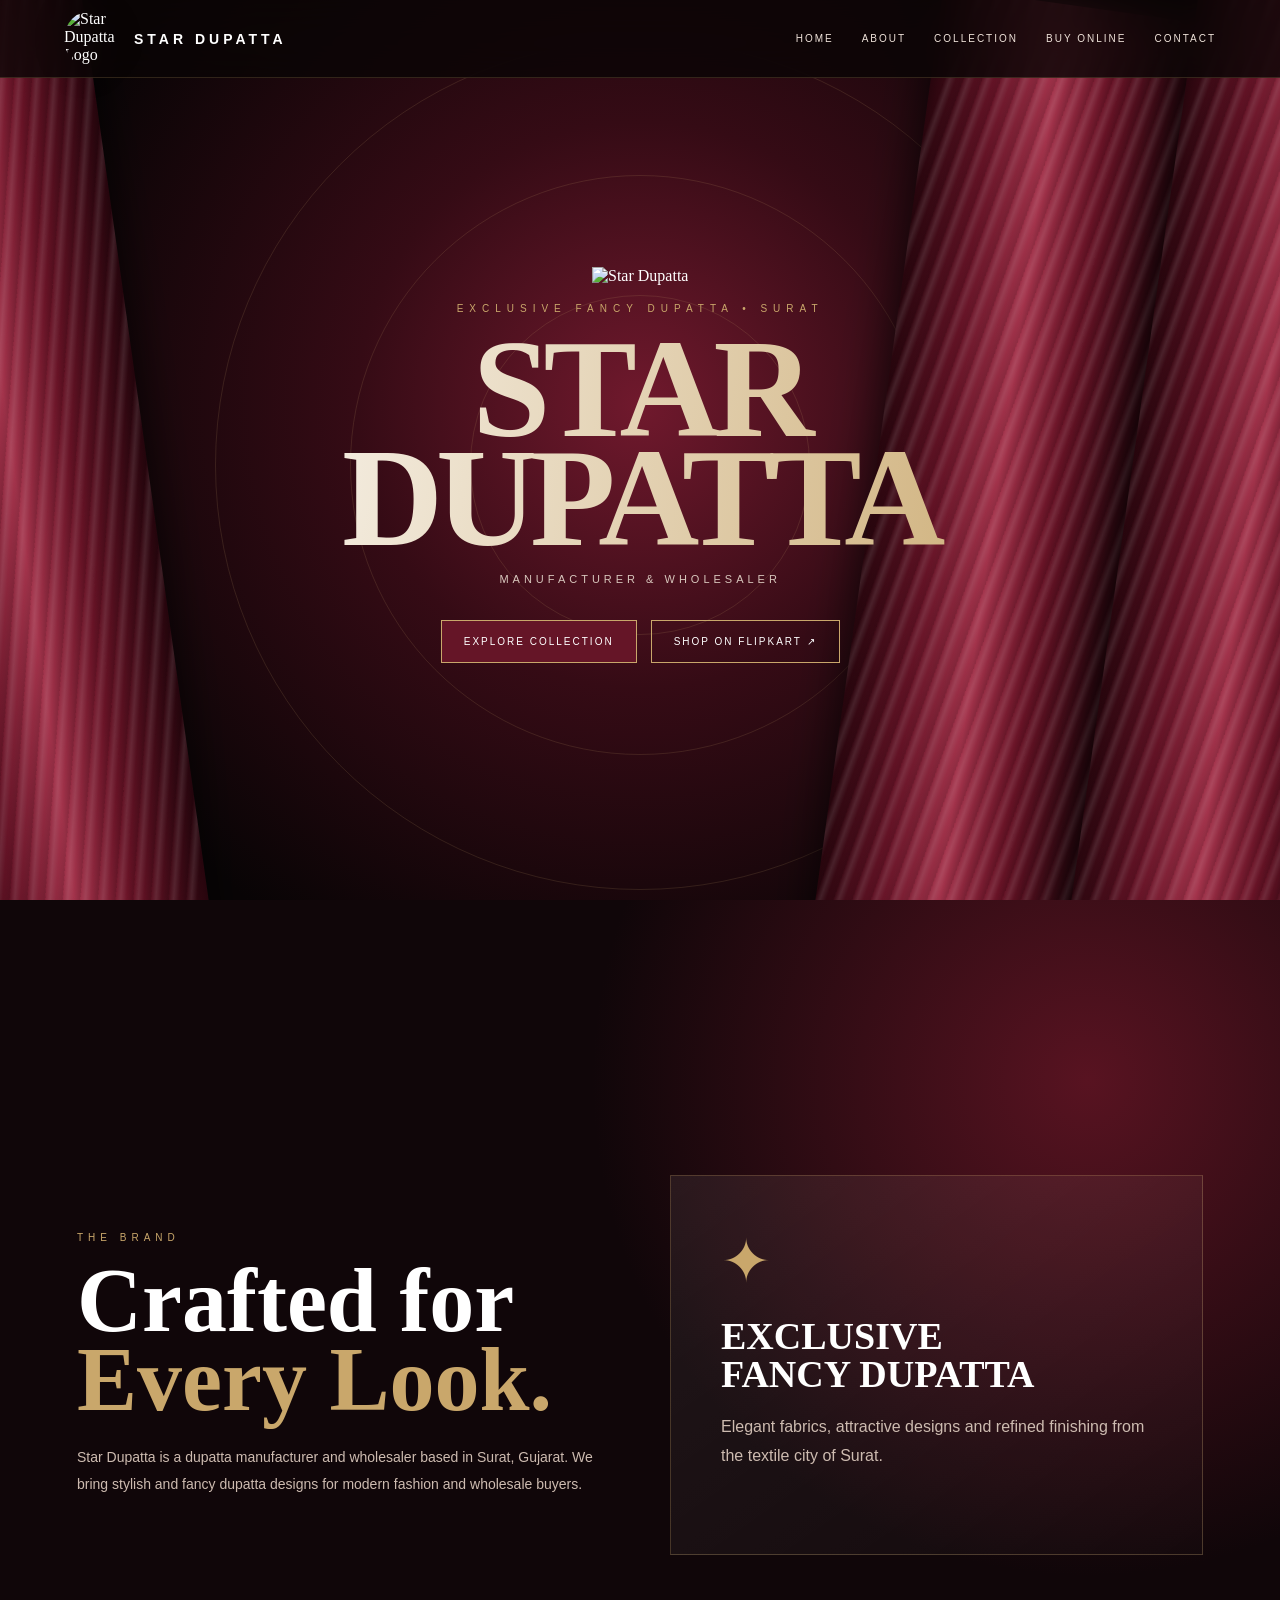
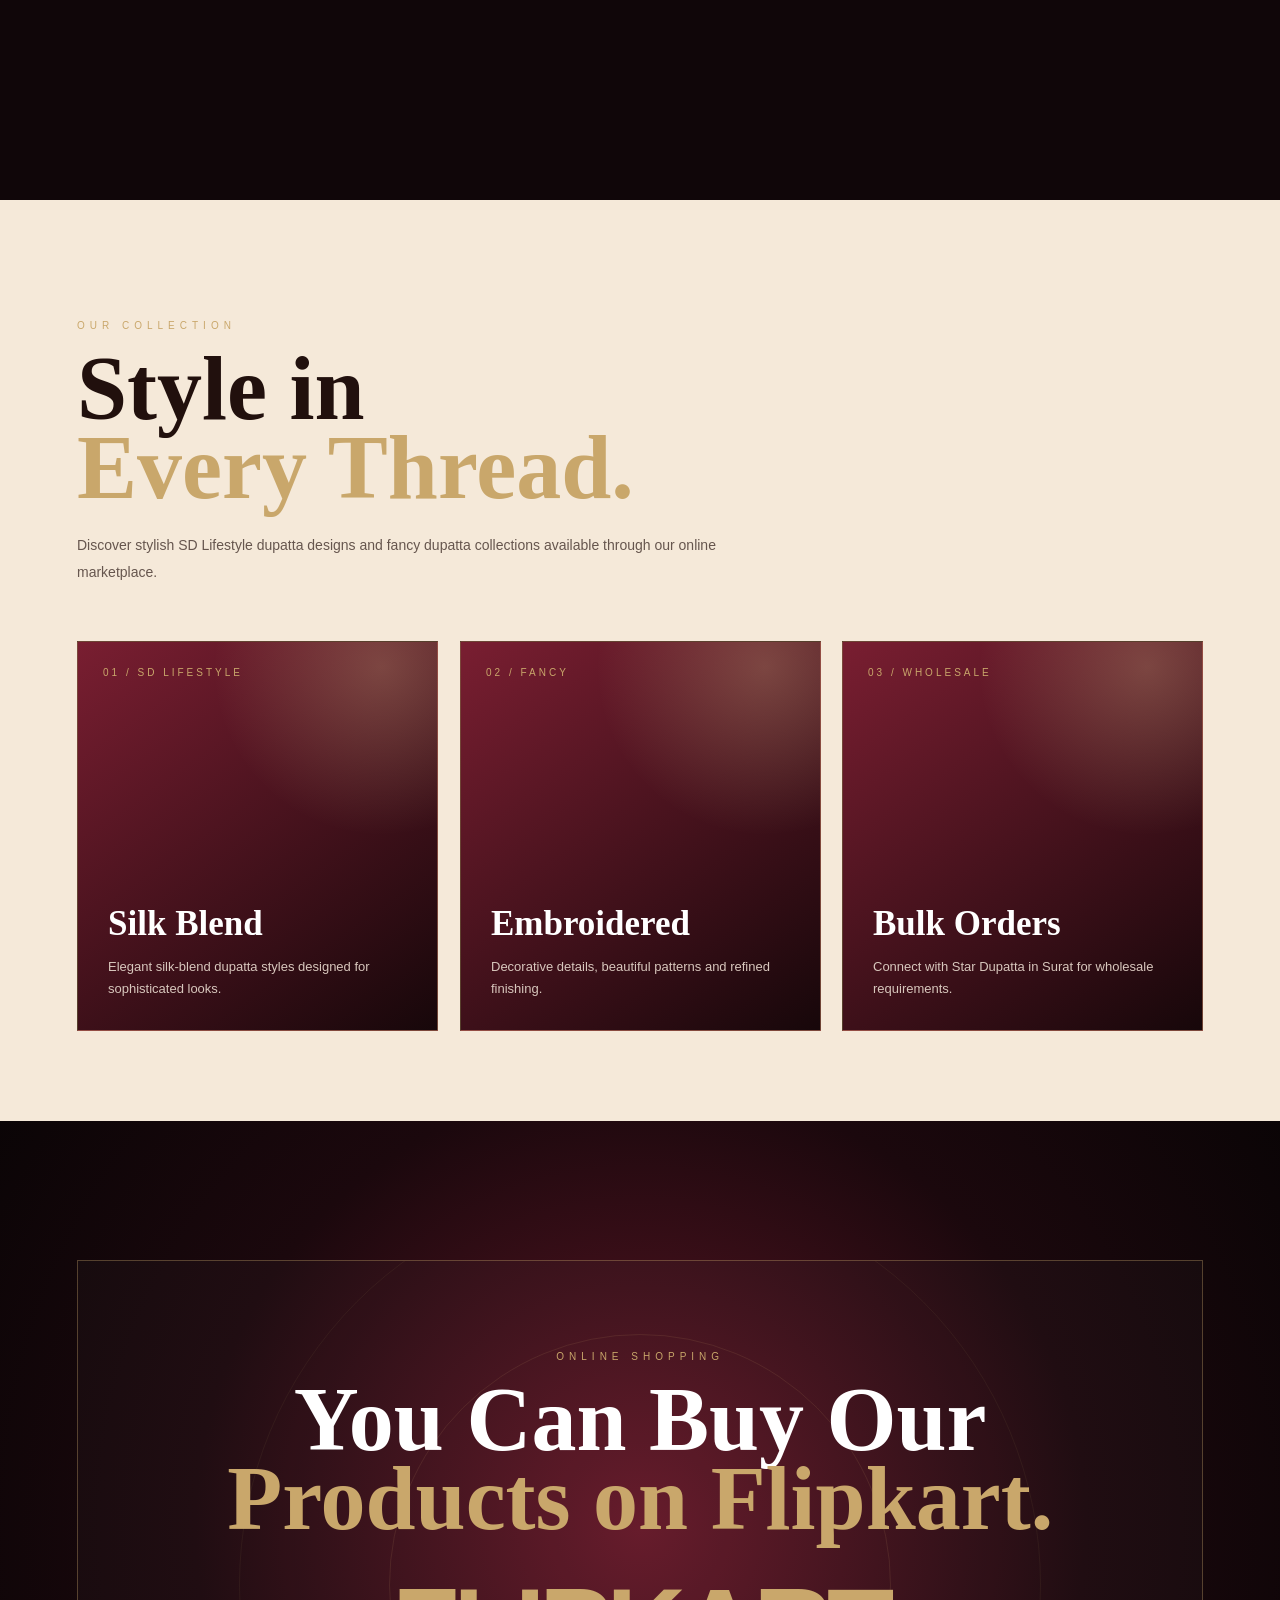
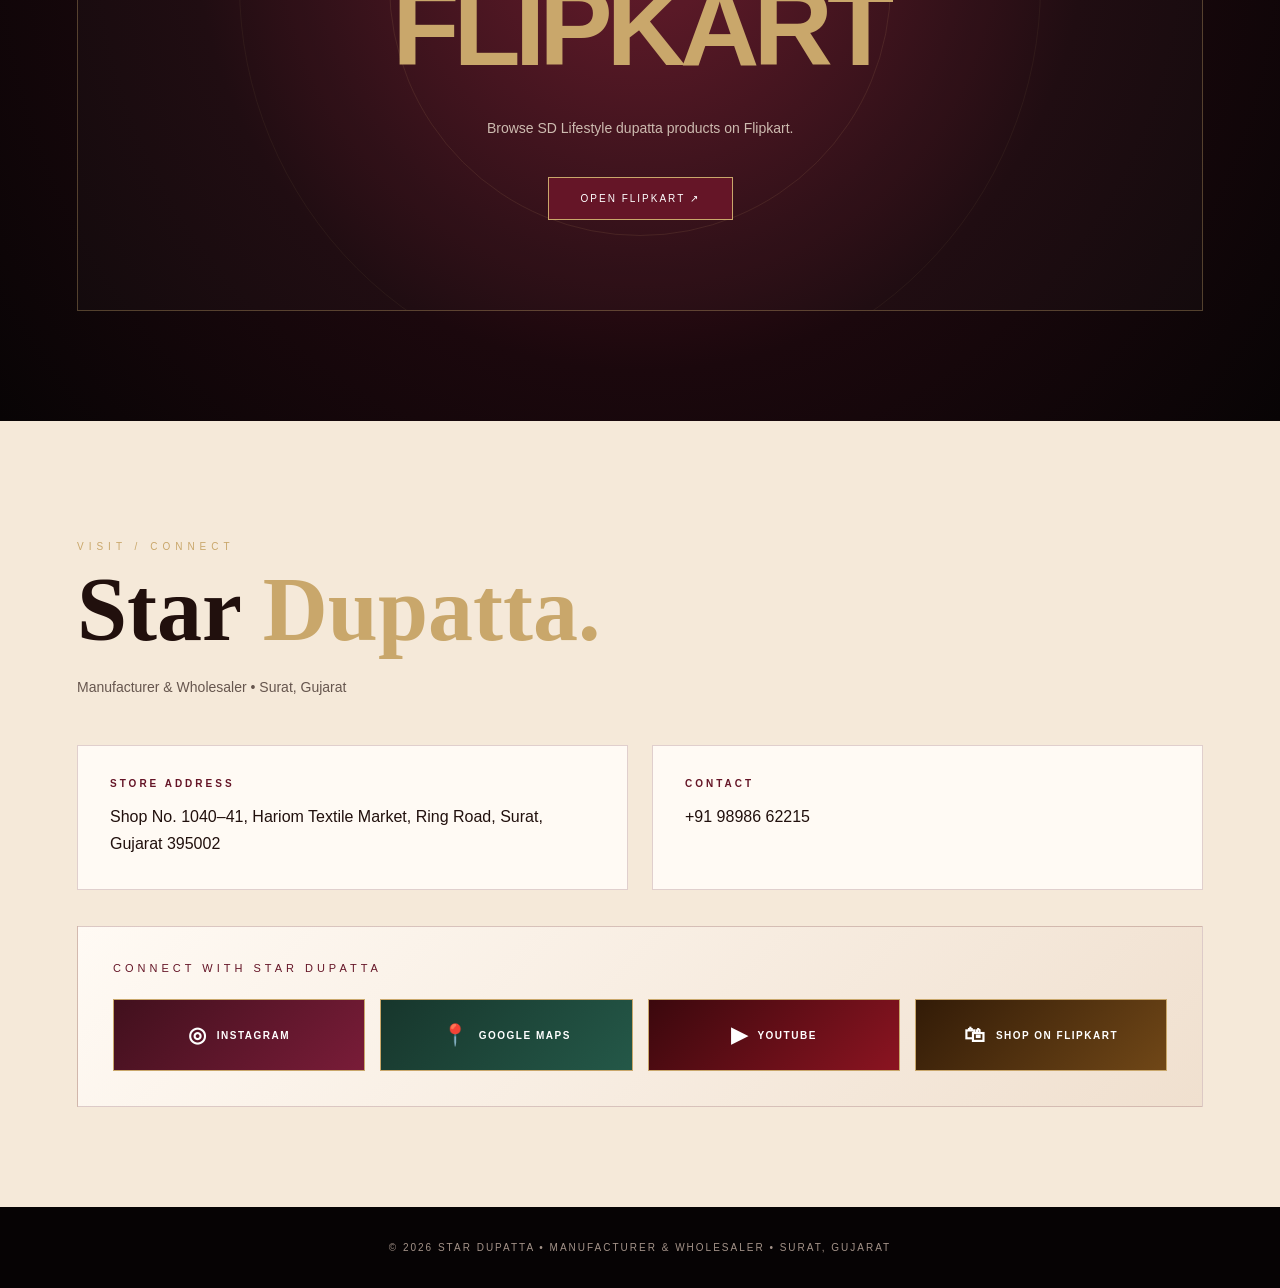
==== commit 2823b2d1: "Update index.html" ====
--- a/index.html
+++ b/index.html
@@ -1,64 +1,29 @@
 <!DOCTYPE html>
 <html lang="en">
 <head>
-
 <meta charset="UTF-8">
+
 <meta name="viewport" content="width=device-width, initial-scale=1.0">
 
-<title>Star Dupatta | Dupatta Manufacturer & Wholesaler in Surat, Gujarat</title>
-
-<meta name="description" content="Star Dupatta is a premium dupatta manufacturer and wholesaler in Surat, Gujarat. Explore our SD LIFESTYLE collection and buy our products on Flipkart.">
-
-<meta name="keywords" content="Star Dupatta, Star Dupatta Surat, dupatta wholesaler Surat, dupatta manufacturer Surat, SD Lifestyle Dupatta, wholesale dupatta Surat">
-
-<meta name="author" content="Naresh Dewasi">
+<title>Star Dupatta | Dupatta Manufacturer & Wholesaler in Surat</title>
+
+<meta name="description"
+content="Star Dupatta is a dupatta manufacturer and wholesaler in Surat, Gujarat. Explore fancy dupattas and shop SD Lifestyle products on Flipkart.">
+
+<meta name="keywords"
+content="Star Dupatta, Star Dupatta Surat, dupatta wholesaler Surat, dupatta manufacturer Surat, fancy dupatta, SD Lifestyle Dupatta">
+
 <meta name="robots" content="index, follow">
 
-<link rel="canonical" href="https://nareshdewasi738363-design.github.io/Naresh-Dewasi/">
-
-<!-- FAVICON -->
-<link rel="icon" type="image/png" href="logo.png">
-<link rel="apple-touch-icon" href="logo.png">
-
-<!-- SOCIAL PREVIEW -->
-<meta property="og:title" content="Star Dupatta | Surat">
-<meta property="og:description" content="Premium Dupatta Manufacturer & Wholesaler in Surat, Gujarat.">
-<meta property="og:type" content="website">
-<meta property="og:image" content="logo.png">
-
-<!-- BUSINESS SCHEMA -->
-<script type="application/ld+json">
-{
-  "@context":"https://schema.org",
-  "@type":"ClothingStore",
-  "name":"Star Dupatta",
-  "description":"Dupatta manufacturer and wholesaler in Surat, Gujarat.",
-  "url":"https://nareshdewasi738363-design.github.io/Naresh-Dewasi/",
-  "logo":"https://nareshdewasi738363-design.github.io/Naresh-Dewasi/logo.png",
-  "telephone":"+919898662215",
-  "address":{
-    "@type":"PostalAddress",
-    "streetAddress":"Shop No. 1040-41, Hariom Textile Market, Ring Road",
-    "addressLocality":"Surat",
-    "addressRegion":"Gujarat",
-    "postalCode":"395002",
-    "addressCountry":"IN"
-  },
-  "sameAs":[
-    "https://www.instagram.com/star_dupatta_surat",
-    "https://youtube.com/@star_dupatta_surat"
-  ]
-}
-</script>
-
+<link rel="icon"
+href="https://i.ibb.co/9Hxv8FYB/logo.png"
+type="image/png">
 
 <style>
 
-/* ==========================================================
-   STAR DUPATTA
-   SINGLE FILE WEBSITE
-   PREMIUM SCROLL ANIMATION EDITION
-   ========================================================== */
+/* =========================================================
+   RESET
+========================================================= */
 
 *{
     margin:0;
@@ -71,111 +36,163 @@
 }
 
 body{
-    background:#050505;
+    margin:0;
+    background:#080405;
     color:#fff;
-    font-family:Arial,Helvetica,sans-serif;
+    font-family:Georgia,"Times New Roman",serif;
     overflow-x:hidden;
 }
 
-body::before{
-    content:"";
+:root{
+    --black:#080405;
+    --black2:#16090c;
+    --wine:#651527;
+    --wine2:#9c3047;
+    --gold:#c9a76b;
+    --gold2:#f1d59d;
+    --cream:#f5e9d9;
+    --darktext:#21100d;
+}
+
+
+/* =========================================================
+   LOADER
+========================================================= */
+
+#loader{
     position:fixed;
     inset:0;
-    pointer-events:none;
-    z-index:9998;
-    background-image:url("data:image/svg+xml,%3Csvg viewBox='0 0 180 180' xmlns='http://www.w3.org/2000/svg'%3E%3Cfilter id='n'%3E%3CfeTurbulence type='fractalNoise' baseFrequency='.9' numOctaves='3' stitchTiles='stitch'/%3E%3C/filter%3E%3Crect width='100%25' height='100%25' filter='url(%23n)' opacity='.035'/%3E%3C/svg%3E");
-    opacity:.35;
-}
-
-::-webkit-scrollbar{
-    width:7px;
-}
-
-::-webkit-scrollbar-track{
-    background:#050505;
-}
-
-::-webkit-scrollbar-thumb{
-    background:#d4af37;
-    border-radius:20px;
-}
-
-a{
-    color:inherit;
-}
-
-.container{
-    width:min(1180px,92%);
-    margin:auto;
-}
-
-.gold{
-    color:#d4af37;
-}
-
-
-/* ==========================================================
-   LOADER
-   ========================================================== */
-
-.loader{
-    position:fixed;
-    inset:0;
-    z-index:10000;
-    background:#050505;
+    z-index:99999;
+
+    background:#080405;
+
     display:flex;
     justify-content:center;
     align-items:center;
-    transition:.8s;
-}
-
-.loader.hide{
+
+    transition:
+        opacity .8s ease,
+        visibility .8s ease;
+}
+
+#loader.hide{
     opacity:0;
     visibility:hidden;
 }
 
-.loader-logo{
-    width:110px;
-    height:110px;
-    border-radius:50%;
-    object-fit:cover;
-    animation:loaderBoom 1.2s infinite alternate;
-}
-
-@keyframes loaderBoom{
+.loader-inner{
+    text-align:center;
+}
+
+.loader-inner img{
+    width:125px;
+    height:125px;
+    object-fit:contain;
+
+    animation:
+        logoPulse 1.4s ease-in-out infinite;
+}
+
+.loader-name{
+    margin-top:18px;
+
+    font-family:Arial,sans-serif;
+    font-size:11px;
+    letter-spacing:6px;
+    color:var(--gold);
+}
+
+.loader-line{
+    width:210px;
+    height:2px;
+
+    margin:20px auto;
+
+    overflow:hidden;
+
+    background:rgba(201,167,107,.15);
+}
+
+.loader-line::after{
+    content:"";
+
+    display:block;
+
+    width:60%;
+    height:100%;
+
+    background:var(--gold);
+
+    animation:
+        loaderMove 1s linear infinite;
+}
+
+@keyframes logoPulse{
+
+    50%{
+        transform:
+            scale(1.12)
+            rotate(3deg);
+    }
+
+}
+
+@keyframes loaderMove{
 
     from{
-        transform:scale(.75) rotate(-8deg);
+        transform:translateX(-180%);
     }
 
     to{
-        transform:scale(1.08) rotate(8deg);
-    }
-
-}
-
-
-/* ==========================================================
-   NAVBAR
-   ========================================================== */
-
-.navbar{
+        transform:translateX(300%);
+    }
+
+}
+
+
+/* =========================================================
+   HEADER
+========================================================= */
+
+header{
     position:fixed;
+
     top:0;
     left:0;
+
     width:100%;
+    height:78px;
+
     z-index:9000;
 
-    padding:16px 5%;
-
     display:flex;
+    align-items:center;
     justify-content:space-between;
-    align-items:center;
-
-    background:rgba(5,5,5,.55);
+
+    padding:8px 5%;
+
+    background:rgba(10,5,6,.82);
+
     backdrop-filter:blur(18px);
 
-    border-bottom:1px solid rgba(212,175,55,.16);
+    border-bottom:
+        1px solid rgba(201,167,107,.2);
+
+    animation:
+        headerIn 1s cubic-bezier(.16,1,.3,1)
+        .4s both;
+}
+
+@keyframes headerIn{
+
+    from{
+        transform:translateY(-100%);
+    }
+
+    to{
+        transform:translateY(0);
+    }
+
 }
 
 .brand{
@@ -183,1115 +200,1776 @@
     align-items:center;
     gap:12px;
 
+    color:#fff;
     text-decoration:none;
 }
 
 .brand img{
-    width:42px;
-    height:42px;
-    object-fit:cover;
+    width:58px;
+    height:58px;
+
+    object-fit:contain;
+
     border-radius:50%;
 
-    box-shadow:0 0 25px rgba(212,175,55,.3);
+    filter:
+        drop-shadow(0 5px 15px rgba(0,0,0,.5));
 }
 
 .brand-text{
-    font-size:20px;
-    font-weight:900;
+    font-family:Arial,sans-serif;
+    font-weight:bold;
+
+    letter-spacing:4px;
+    font-size:14px;
+}
+
+nav{
+    display:flex;
+    align-items:center;
+    gap:28px;
+}
+
+nav a{
+    color:#eee2d9;
+    text-decoration:none;
+
+    font-family:Arial,sans-serif;
+    font-size:10px;
     letter-spacing:2px;
-}
-
-.brand-text span{
-    color:#d4af37;
-}
-
-.nav-links{
-    display:flex;
-    gap:28px;
-}
-
-.nav-links a{
-    text-decoration:none;
-    font-size:12px;
-    font-weight:bold;
-    letter-spacing:1.5px;
+
     position:relative;
-}
-
-.nav-links a::after{
+
+    transition:.3s;
+}
+
+nav a::after{
     content:"";
+
     position:absolute;
+
     left:0;
     bottom:-8px;
+
     width:0;
-    height:2px;
-    background:#d4af37;
+    height:1px;
+
+    background:var(--gold);
+
     transition:.35s;
 }
 
-.nav-links a:hover::after{
+nav a:hover{
+    color:var(--gold2);
+}
+
+nav a:hover::after{
     width:100%;
 }
 
 .menu{
     display:none;
-    font-size:28px;
+
+    font-family:Arial,sans-serif;
+    font-size:25px;
+
     cursor:pointer;
 }
 
 
-/* ==========================================================
+/* =========================================================
    HERO
-   ========================================================== */
+========================================================= */
 
 .hero{
     min-height:100vh;
+
     position:relative;
-    display:flex;
-    align-items:center;
-
-    overflow:hidden;
-
-    background:
-    radial-gradient(circle at 78% 45%,rgba(212,175,55,.2),transparent 24%),
-    radial-gradient(circle at 20% 80%,rgba(255,255,255,.05),transparent 25%),
-    #050505;
-}
-
-.hero-ring{
-    position:absolute;
-    width:650px;
-    height:650px;
-
-    right:-250px;
-    top:12%;
-
-    border:1px solid rgba(212,175,55,.18);
-    border-radius:50%;
-
-    animation:rotateRing 18s linear infinite;
-}
-
-.hero-ring::before,
-.hero-ring::after{
-    content:"";
-    position:absolute;
-    border-radius:50%;
-    border:1px solid rgba(212,175,55,.1);
-}
-
-.hero-ring::before{
-    inset:50px;
-}
-
-.hero-ring::after{
-    inset:120px;
-}
-
-@keyframes rotateRing{
-
-    to{
-        transform:rotate(360deg);
-    }
-
-}
-
-.hero-content{
-    position:relative;
-    z-index:5;
-    padding-top:100px;
-}
-
-.hero-label{
-    color:#d4af37;
-    letter-spacing:6px;
-    font-size:12px;
-    font-weight:bold;
-
-    animation:slamLeft 1s .2s both cubic-bezier(.16,1,.3,1);
-}
-
-.hero-title{
-    margin-top:18px;
-    font-size:clamp(65px,11vw,145px);
-    line-height:.78;
-    letter-spacing:-7px;
-    font-weight:1000;
-
-    overflow:hidden;
-}
-
-.hero-title .line{
-    display:block;
-    overflow:hidden;
-}
-
-.hero-title .word{
-    display:inline-block;
-
-    transform:translateY(120%) rotate(8deg);
-    animation:wordCrash 1s both cubic-bezier(.16,1,.3,1);
-}
-
-.hero-title .line:nth-child(2) .word{
-    animation-delay:.15s;
-}
-
-@keyframes wordCrash{
-
-    0%{
-        transform:translateY(120%) rotate(8deg) scale(.7);
-    }
-
-    70%{
-        transform:translateY(-12%) rotate(-2deg) scale(1.05);
-    }
-
-    100%{
-        transform:translateY(0) rotate(0) scale(1);
-    }
-
-}
-
-.hero-description{
-    max-width:610px;
-    margin-top:35px;
-
-    color:#aaa;
-    font-size:17px;
-    line-height:1.8;
-
-    animation:slamRight 1s .55s both cubic-bezier(.16,1,.3,1);
-}
-
-.hero-actions{
-    display:flex;
-    gap:14px;
-    margin-top:35px;
-
-    animation:buttonBlast .9s .8s both cubic-bezier(.16,1,.3,1);
-}
-
-@keyframes buttonBlast{
-
-    0%{
-        opacity:0;
-        transform:scale(.2) rotate(-8deg);
-    }
-
-    65%{
-        opacity:1;
-        transform:scale(1.13) rotate(2deg);
-    }
-
-    100%{
-        transform:scale(1);
-    }
-
-}
-
-.btn{
-    padding:16px 27px;
-    text-decoration:none;
-    font-size:12px;
-    font-weight:900;
-    letter-spacing:1.5px;
-
-    border:1px solid #d4af37;
-
-    display:inline-flex;
-    justify-content:center;
-    align-items:center;
-
-    transition:.35s;
-}
-
-.btn-gold{
-    background:#d4af37;
-    color:#050505;
-}
-
-.btn-outline{
-    color:#fff;
-}
-
-.btn:hover{
-    transform:translateY(-7px) scale(1.04);
-    box-shadow:0 15px 35px rgba(212,175,55,.25);
-}
-
-@keyframes slamLeft{
-
-    from{
-        opacity:0;
-        transform:translateX(-180px) rotate(-5deg);
-    }
-
-    to{
-        opacity:1;
-        transform:translateX(0) rotate(0);
-    }
-
-}
-
-@keyframes slamRight{
-
-    from{
-        opacity:0;
-        transform:translateX(180px);
-    }
-
-    to{
-        opacity:1;
-        transform:translateX(0);
-    }
-
-}
-
-
-/* ==========================================================
-   MARQUEE
-   ========================================================== */
-
-.marquee{
-    background:#d4af37;
-    color:#050505;
-    padding:14px 0;
-    overflow:hidden;
-    transform:rotate(-1deg) scale(1.03);
-}
-
-.marquee-track{
-    width:max-content;
-    font-weight:1000;
-    letter-spacing:4px;
-    font-size:14px;
-
-    animation:marquee 18s linear infinite;
-}
-
-@keyframes marquee{
-
-    from{
-        transform:translateX(0);
-    }
-
-    to{
-        transform:translateX(-50%);
-    }
-
-}
-
-
-/* ==========================================================
-   SECTION TITLE
-   ========================================================== */
-
-.section{
-    padding:140px 0;
-    position:relative;
-}
-
-.section-tag{
-    display:block;
-    color:#d4af37;
-    font-size:12px;
-    letter-spacing:5px;
-    font-weight:bold;
-}
-
-.section-title{
-    margin-top:15px;
-    font-size:clamp(48px,7vw,90px);
-    line-height:.88;
-    letter-spacing:-5px;
-}
-
-
-/* ==========================================================
-   ABOUT
-   ========================================================== */
-
-.about{
-    background:#0a0a0a;
-}
-
-.about-grid{
-    display:grid;
-    grid-template-columns:1fr 1fr;
-    gap:80px;
-    align-items:center;
-    margin-top:65px;
-}
-
-.about-visual{
-    height:520px;
-    position:relative;
-
-    border:1px solid rgba(212,175,55,.25);
-
-    background:
-    radial-gradient(circle at 50% 40%,rgba(212,175,55,.18),transparent 28%),
-    #111;
-
-    overflow:hidden;
-
-    transform:translateX(-180px) rotate(-8deg) scale(.75);
-    opacity:0;
-
-    transition:1.2s cubic-bezier(.16,1,.3,1);
-}
-
-.about-visual.active{
-    transform:translateX(0) rotate(0) scale(1);
-    opacity:1;
-}
-
-.about-visual::before{
-    content:"STAR";
-    position:absolute;
-    font-size:170px;
-    font-weight:1000;
-    color:rgba(255,255,255,.025);
-    transform:rotate(90deg);
-    right:-100px;
-    top:150px;
-}
-
-.about-logo{
-    position:absolute;
-    width:150px;
-    height:150px;
-    object-fit:cover;
-    border-radius:50%;
-
-    top:50%;
-    left:50%;
-    transform:translate(-50%,-50%);
-
-    box-shadow:
-    0 0 0 15px rgba(212,175,55,.04),
-    0 0 70px rgba(212,175,55,.2);
-
-    animation:logoFloat 4s ease-in-out infinite;
-}
-
-@keyframes logoFloat{
-
-    0%,100%{
-        transform:translate(-50%,-50%) translateY(0) rotate(-2deg);
-    }
-
-    50%{
-        transform:translate(-50%,-50%) translateY(-18px) rotate(2deg);
-    }
-
-}
-
-.about-badge{
-    position:absolute;
-    left:25px;
-    bottom:25px;
-
-    padding:18px 22px;
-
-    background:rgba(0,0,0,.7);
-    backdrop-filter:blur(15px);
-
-    border-left:3px solid #d4af37;
-}
-
-.about-text{
-    transform:translateX(180px);
-    opacity:0;
-
-    transition:1.2s .15s cubic-bezier(.16,1,.3,1);
-}
-
-.about-text.active{
-    transform:translateX(0);
-    opacity:1;
-}
-
-.about-text p{
-    color:#aaa;
-    line-height:1.9;
-    font-size:17px;
-    margin-bottom:25px;
-}
-
-.about-list{
-    display:grid;
-    grid-template-columns:1fr 1fr;
-    gap:12px;
-}
-
-.about-list div{
-    padding:18px;
-    background:#111;
-    border:1px solid rgba(255,255,255,.07);
-
-    transform:translateY(80px) rotateX(50deg);
-    opacity:0;
-
-    transition:.8s cubic-bezier(.16,1,.3,1);
-}
-
-.about-list div.active{
-    transform:translateY(0) rotateX(0);
-    opacity:1;
-}
-
-.about-list strong{
-    display:block;
-    color:#d4af37;
-    margin-bottom:5px;
-}
-
-
-/* ==========================================================
-   FLIPKART
-   ========================================================== */
-
-.shop{
-    background:
-    radial-gradient(circle at 20% 50%,rgba(212,175,55,.1),transparent 28%),
-    #050505;
-}
-
-.shop-box{
-    position:relative;
-    overflow:hidden;
-
-    padding:80px 65px;
-
-    border:1px solid rgba(212,175,55,.3);
-
-    background:
-    linear-gradient(120deg,rgba(212,175,55,.08),transparent 50%);
-
-    transform:scale(.65) rotate(-3deg);
-    opacity:0;
-
-    transition:1.1s cubic-bezier(.16,1,.3,1);
-}
-
-.shop-box.active{
-    transform:scale(1) rotate(0);
-    opacity:1;
-}
-
-.shop-box::before{
-    content:"FLIPKART";
-    position:absolute;
-    right:-70px;
-    bottom:-45px;
-
-    font-size:110px;
-    font-weight:1000;
-    color:rgba(255,255,255,.025);
-}
-
-.shop-content{
-    position:relative;
-    z-index:2;
-}
-
-.shop-title{
-    font-size:clamp(45px,7vw,82px);
-    line-height:.9;
-    letter-spacing:-4px;
-}
-
-.shop-text{
-    max-width:650px;
-    color:#999;
-    line-height:1.8;
-    margin:25px 0 30px;
-}
-
-.flipkart-btn{
-    display:inline-flex;
-    padding:18px 28px;
-
-    background:#d4af37;
-    color:#050505;
-
-    text-decoration:none;
-    font-size:13px;
-    font-weight:1000;
-    letter-spacing:1px;
-
-    transition:.35s;
-}
-
-.flipkart-btn:hover{
-    transform:translateY(-8px) scale(1.06);
-    box-shadow:0 20px 50px rgba(212,175,55,.25);
-}
-
-
-/* ==========================================================
-   COLLECTION
-   ========================================================== */
-
-.collection{
-    background:#090909;
-}
-
-.collection-grid{
-    margin-top:60px;
-
-    display:grid;
-    grid-template-columns:repeat(3,1fr);
-    gap:18px;
-}
-
-.collection-card{
-    min-height:360px;
-    padding:30px;
-
-    position:relative;
-    overflow:hidden;
-
-    background:#111;
-    border:1px solid rgba(255,255,255,.07);
-
-    transform:
-    translateY(180px)
-    rotateX(50deg)
-    scale(.65);
-
-    opacity:0;
-
-    transition:
-    transform 1s cubic-bezier(.16,1,.3,1),
-    opacity .5s,
-    border .3s;
-}
-
-.collection-card.active{
-    transform:
-    translateY(0)
-    rotateX(0)
-    scale(1);
-
-    opacity:1;
-}
-
-.collection-card:hover{
-    border-color:#d4af37;
-    transform:translateY(-14px) scale(1.025);
-}
-
-.collection-number{
-    font-size:70px;
-    font-weight:1000;
-    color:rgba(212,175,55,.25);
-}
-
-.collection-card h3{
-    margin-top:40px;
-    font-size:26px;
-}
-
-.collection-card p{
-    margin-top:12px;
-    color:#888;
-    line-height:1.7;
-}
-
-.collection-card::after{
-    content:"";
-    position:absolute;
-    width:250px;
-    height:250px;
-    border-radius:50%;
-    border:1px solid rgba(212,175,55,.08);
-
-    right:-130px;
-    bottom:-130px;
-
-    transition:.6s;
-}
-
-.collection-card:hover::after{
-    transform:scale(2);
-}
-
-
-/* ==========================================================
-   BIG STATEMENT
-   ========================================================== */
-
-.statement{
-    min-height:75vh;
-
-    display:flex;
-    align-items:center;
-
-    background:#d4af37;
-    color:#050505;
-}
-
-.statement-inner{
-    display:flex;
-    justify-content:space-between;
-    gap:60px;
-    align-items:center;
-}
-
-.statement h2{
-    font-size:clamp(55px,9vw,120px);
-    line-height:.78;
-    letter-spacing:-7px;
-
-    transform:translateX(-250px) rotate(-5deg);
-    opacity:0;
-
-    transition:1.2s cubic-bezier(.16,1,.3,1);
-}
-
-.statement h2.active{
-    transform:translateX(0) rotate(0);
-    opacity:1;
-}
-
-.statement p{
-    max-width:420px;
-    font-size:18px;
-    line-height:1.8;
-
-    transform:translateX(250px);
-    opacity:0;
-
-    transition:1.2s .15s cubic-bezier(.16,1,.3,1);
-}
-
-.statement p.active{
-    transform:translateX(0);
-    opacity:1;
-}
-
-
-/* ==========================================================
-   REELS
-   ========================================================== */
-
-.reels{
-    background:#060606;
-}
-
-.reel-grid{
-    margin-top:60px;
-
-    display:grid;
-    grid-template-columns:repeat(5,1fr);
-    gap:13px;
-}
-
-.reel{
-    height:410px;
-
-    background:
-    linear-gradient(145deg,#181818,#080808);
-
-    border:1px solid rgba(212,175,55,.15);
-
-    position:relative;
+
     overflow:hidden;
 
     display:flex;
     align-items:center;
     justify-content:center;
 
-    transform:
-    translateY(200px)
-    rotateY(60deg)
-    scale(.55);
-
-    opacity:0;
-
-    transition:1s cubic-bezier(.16,1,.3,1);
-}
-
-.reel.active{
-    transform:
-    translateY(0)
-    rotateY(0)
-    scale(1);
-
-    opacity:1;
-}
-
-.reel:nth-child(even){
-    margin-top:45px;
-}
-
-.reel::before{
-    content:"▶";
-    width:65px;
-    height:65px;
-
-    border:1px solid #d4af37;
+    text-align:center;
+
+    background:
+        radial-gradient(
+            circle at 50% 45%,
+            #70192d 0%,
+            #350b15 35%,
+            #080405 78%
+        );
+}
+
+
+/* =========================================================
+   MOVING FABRIC / DUPATTA WIPE
+========================================================= */
+
+.fabric-wipe{
+    position:absolute;
+    inset:0;
+
+    z-index:20;
+
+    display:flex;
+
+    pointer-events:none;
+}
+
+.fabric{
+    width:20%;
+    height:115%;
+
+    position:relative;
+
+    background:
+        linear-gradient(
+            90deg,
+            #28050d 0%,
+            #651326 25%,
+            #a3334b 48%,
+            #681326 70%,
+            #27050d 100%
+        );
+
+    box-shadow:
+        0 0 45px rgba(0,0,0,.8);
+
+    overflow:hidden;
+}
+
+.fabric::before{
+    content:"";
+
+    position:absolute;
+    inset:-30%;
+
+    background:
+        repeating-linear-gradient(
+            90deg,
+            transparent 0px,
+            rgba(255,255,255,.10) 5px,
+            transparent 11px,
+            rgba(0,0,0,.12) 18px
+        );
+
+    transform:skewX(-12deg);
+
+    animation:
+        fabricThreads 1.1s linear infinite;
+}
+
+.fabric::after{
+    content:"";
+
+    position:absolute;
+    top:0;
+    bottom:0;
+    left:-120%;
+
+    width:80%;
+
+    background:
+        linear-gradient(
+            90deg,
+            transparent,
+            rgba(255,255,255,.32),
+            transparent
+        );
+
+    transform:skewX(-12deg);
+
+    animation:
+        fabricShine 1.7s ease-in-out infinite;
+}
+
+.fabric:nth-child(1){
+    animation:
+        wipeLeft 1.8s cubic-bezier(.77,0,.18,1)
+        1s forwards;
+}
+
+.fabric:nth-child(2){
+    animation:
+        wipeLeft 2s cubic-bezier(.77,0,.18,1)
+        1.05s forwards;
+}
+
+.fabric:nth-child(3){
+    animation:
+        wipeRight 2.1s cubic-bezier(.77,0,.18,1)
+        1.05s forwards;
+}
+
+.fabric:nth-child(4){
+    animation:
+        wipeRight 1.9s cubic-bezier(.77,0,.18,1)
+        1s forwards;
+}
+
+.fabric:nth-child(5){
+    animation:
+        wipeRight 2s cubic-bezier(.77,0,.18,1)
+        1.1s forwards;
+}
+
+@keyframes wipeLeft{
+
+    to{
+        transform:
+            translateX(-140%)
+            rotate(-8deg);
+    }
+
+}
+
+@keyframes wipeRight{
+
+    to{
+        transform:
+            translateX(140%)
+            rotate(8deg);
+    }
+
+}
+
+@keyframes fabricThreads{
+
+    to{
+        transform:
+            translateX(35px)
+            skewX(-12deg);
+    }
+
+}
+
+@keyframes fabricShine{
+
+    50%{
+        left:130%;
+    }
+
+}
+
+
+/* =========================================================
+   THREADS
+========================================================= */
+
+.thread-layer{
+    position:absolute;
+    inset:0;
+
+    overflow:hidden;
+
+    pointer-events:none;
+
+    z-index:2;
+}
+
+.thread{
+    position:absolute;
+
+    width:220px;
+    height:1px;
+
+    background:
+        linear-gradient(
+            90deg,
+            transparent,
+            rgba(241,213,157,.85),
+            transparent
+        );
+
+    opacity:.6;
+}
+
+.thread:nth-child(1){
+    top:15%;
+    left:-250px;
+    animation:threadRun 6s linear infinite;
+}
+
+.thread:nth-child(2){
+    top:27%;
+    left:-300px;
+    animation:threadRun 8s linear 1s infinite;
+}
+
+.thread:nth-child(3){
+    top:42%;
+    left:-250px;
+    animation:threadRun 5s linear 2s infinite;
+}
+
+.thread:nth-child(4){
+    top:60%;
+    left:-350px;
+    animation:threadRun 7s linear infinite;
+}
+
+.thread:nth-child(5){
+    top:76%;
+    left:-220px;
+    animation:threadRun 6s linear 2s infinite;
+}
+
+.thread:nth-child(6){
+    top:89%;
+    left:-400px;
+    animation:threadRun 9s linear infinite;
+}
+
+@keyframes threadRun{
+
+    0%{
+        transform:
+            translateX(0)
+            rotate(-3deg);
+    }
+
+    50%{
+        transform:
+            translateX(70vw)
+            rotate(5deg);
+    }
+
+    100%{
+        transform:
+            translateX(140vw)
+            rotate(-2deg);
+    }
+
+}
+
+
+/* =========================================================
+   HERO RINGS
+========================================================= */
+
+.ring{
+    position:absolute;
+
+    border:
+        1px solid rgba(201,167,107,.15);
+
     border-radius:50%;
 
+    pointer-events:none;
+}
+
+.ring.one{
+    width:850px;
+    height:850px;
+
+    animation:
+        rotateRing 25s linear infinite;
+}
+
+.ring.two{
+    width:580px;
+    height:580px;
+
+    animation:
+        rotateRing 17s linear reverse infinite;
+}
+
+.ring.three{
+    width:340px;
+    height:340px;
+
+    animation:
+        rotateRing 11s linear infinite;
+}
+
+@keyframes rotateRing{
+
+    to{
+        transform:rotate(360deg);
+    }
+
+}
+
+
+/* =========================================================
+   HERO CONTENT
+========================================================= */
+
+.hero-content{
+    width:92%;
+    max-width:1150px;
+
+    position:relative;
+
+    z-index:100;
+}
+
+.hero-logo{
+    width:155px;
+    height:155px;
+
+    object-fit:contain;
+
+    animation:
+        logoImpact 1.2s cubic-bezier(.16,1,.3,1)
+        1.8s both,
+        logoFloat 4s ease-in-out 3s infinite;
+}
+
+@keyframes logoImpact{
+
+    from{
+        opacity:0;
+
+        transform:
+            scale(2.5)
+            rotate(-25deg);
+
+        filter:blur(20px);
+    }
+
+    70%{
+        transform:
+            scale(.82)
+            rotate(4deg);
+    }
+
+    to{
+        opacity:1;
+
+        transform:
+            scale(1)
+            rotate(0);
+
+        filter:blur(0);
+    }
+
+}
+
+@keyframes logoFloat{
+
+    50%{
+        transform:
+            translateY(-12px)
+            rotate(2deg);
+    }
+
+}
+
+.hero-kicker{
+    margin-top:18px;
+
+    font-family:Arial,sans-serif;
+    font-size:10px;
+
+    letter-spacing:6px;
+
+    color:var(--gold);
+
+    animation:
+        slideRight 1s cubic-bezier(.16,1,.3,1)
+        2.1s both;
+}
+
+@keyframes slideRight{
+
+    from{
+        opacity:0;
+        transform:
+            translateX(250px)
+            skewX(-15deg);
+    }
+
+    to{
+        opacity:1;
+        transform:none;
+    }
+
+}
+
+.hero-title{
+    margin-top:20px;
+
+    font-size:
+        clamp(58px,12vw,140px);
+
+    line-height:.78;
+
+    letter-spacing:-7px;
+
+    background:
+        linear-gradient(
+            100deg,
+            #fff,
+            #c9a76b,
+            #fff,
+            #98733f,
+            #fff
+        );
+
+    background-size:400% auto;
+
+    -webkit-background-clip:text;
+    background-clip:text;
+
+    color:transparent;
+
+    animation:
+        titleImpact 1.25s cubic-bezier(.16,1,.3,1)
+        2.2s both,
+        goldFlow 5s linear 3.6s infinite;
+}
+
+@keyframes titleImpact{
+
+    from{
+        opacity:0;
+
+        transform:
+            translateY(180px)
+            scale(1.5)
+            rotate(-9deg);
+
+        filter:blur(20px);
+    }
+
+    70%{
+        transform:
+            translateY(-12px)
+            scale(.95)
+            rotate(1deg);
+    }
+
+    to{
+        opacity:1;
+
+        transform:none;
+
+        filter:blur(0);
+    }
+
+}
+
+@keyframes goldFlow{
+
+    to{
+        background-position:400% center;
+    }
+
+}
+
+.hero-subtitle{
+    margin-top:20px;
+
+    font-family:Arial,sans-serif;
+
+    font-size:11px;
+
+    letter-spacing:4px;
+
+    color:#d8c7bd;
+
+    animation:
+        slideLeft 1s cubic-bezier(.16,1,.3,1)
+        2.5s both;
+}
+
+@keyframes slideLeft{
+
+    from{
+        opacity:0;
+
+        transform:
+            translateX(-250px)
+            skewX(15deg);
+    }
+
+    to{
+        opacity:1;
+        transform:none;
+    }
+
+}
+
+
+/* =========================================================
+   BUTTONS
+========================================================= */
+
+.hero-buttons{
     display:flex;
+
+    justify-content:center;
+    align-items:center;
+
+    flex-wrap:wrap;
+
+    gap:14px;
+
+    margin-top:35px;
+
+    animation:
+        buttonBlast 1s cubic-bezier(.16,1,.3,1)
+        2.8s both;
+}
+
+@keyframes buttonBlast{
+
+    from{
+        opacity:0;
+
+        transform:
+            translateY(120px)
+            scale(.2)
+            rotate(8deg);
+    }
+
+    70%{
+        transform:
+            scale(1.08)
+            rotate(-1deg);
+    }
+
+    to{
+        opacity:1;
+        transform:none;
+    }
+
+}
+
+.btn{
+    position:relative;
+
+    display:inline-flex;
+
     align-items:center;
     justify-content:center;
 
-    color:#d4af37;
-
-    transition:.4s;
-}
-
-.reel:hover::before{
-    transform:scale(1.3) rotate(15deg);
-    background:#d4af37;
-    color:#050505;
-}
-
-.reel-label{
+    min-width:185px;
+
+    padding:15px 22px;
+
+    color:#fff;
+
+    text-decoration:none;
+
+    border:
+        1px solid var(--gold);
+
+    font-family:Arial,sans-serif;
+
+    font-size:10px;
+
+    letter-spacing:2px;
+
+    overflow:hidden;
+
+    transition:
+        transform .35s,
+        box-shadow .35s,
+        color .35s;
+}
+
+.btn::before{
+    content:"";
+
     position:absolute;
-    left:15px;
-    bottom:15px;
-
-    color:#d4af37;
+
+    inset:0;
+
+    background:var(--gold);
+
+    transform:translateX(-105%);
+
+    transition:.45s;
+
+    z-index:-1;
+}
+
+.btn:hover::before{
+    transform:translateX(0);
+}
+
+.btn:hover{
+    color:#180a0b;
+
+    transform:
+        translateY(-7px)
+        scale(1.04);
+
+    box-shadow:
+        0 20px 50px
+        rgba(201,167,107,.25);
+}
+
+.btn.gold{
+    background:var(--wine);
+}
+
+
+/* =========================================================
+   GENERAL SECTIONS
+========================================================= */
+
+section{
+    position:relative;
+
+    min-height:100vh;
+
+    padding:
+        120px 6%
+        90px;
+
+    display:flex;
+
+    align-items:center;
+
+    overflow:hidden;
+}
+
+.container{
+    width:100%;
+    max-width:1150px;
+    margin:auto;
+}
+
+.eyebrow{
+    font-family:Arial,sans-serif;
+
+    font-size:10px;
+
+    letter-spacing:5px;
+
+    color:var(--gold);
+
+    margin-bottom:18px;
+}
+
+.section-title{
+    font-size:
+        clamp(45px,8vw,90px);
+
+    line-height:.88;
+
+    margin-bottom:25px;
+}
+
+.section-title span{
+    color:var(--gold);
+}
+
+.description{
+    max-width:720px;
+
+    font-family:Arial,sans-serif;
+
+    font-size:14px;
+
+    line-height:1.9;
+
+    color:#cdbbb0;
+}
+
+
+/* =========================================================
+   REPEATABLE SCROLL ANIMATION
+========================================================= */
+
+.reveal{
+    opacity:0;
+
+    will-change:
+        transform,
+        opacity;
+
+    transition:
+        opacity .18s ease,
+        transform 1.05s
+        cubic-bezier(.16,1,.3,1);
+}
+
+.left{
+    transform:
+        translateX(-240px)
+        rotate(-10deg)
+        scale(.72);
+}
+
+.right{
+    transform:
+        translateX(240px)
+        rotate(10deg)
+        scale(.72);
+}
+
+.bottom{
+    transform:
+        translateY(220px)
+        rotate(8deg)
+        scale(.72);
+}
+
+.top{
+    transform:
+        translateY(-220px)
+        rotate(-8deg)
+        scale(.72);
+}
+
+.zoom{
+    transform:
+        scale(1.7)
+        rotate(-8deg);
+}
+
+.reveal.active{
+    opacity:1;
+
+    transform:
+        translate(0)
+        rotate(0)
+        scale(1);
+}
+
+
+/* =========================================================
+   ABOUT
+========================================================= */
+
+.about{
+    background:
+        radial-gradient(
+            circle at 85% 20%,
+            #581321,
+            transparent 38%
+        ),
+        #100609;
+}
+
+.about-grid{
+    display:grid;
+
+    grid-template-columns:
+        1fr 1fr;
+
+    gap:60px;
+
+    align-items:center;
+}
+
+.about-card{
+    min-height:380px;
+
+    padding:50px;
+
+    border:
+        1px solid
+        rgba(201,167,107,.28);
+
+    background:
+        linear-gradient(
+            145deg,
+            rgba(255,255,255,.07),
+            rgba(255,255,255,.015)
+        );
+
+    transition:
+        transform .6s,
+        box-shadow .6s;
+
+    transform-style:preserve-3d;
+}
+
+.about-card:hover{
+    transform:
+        perspective(900px)
+        rotateX(6deg)
+        rotateY(-8deg)
+        translateY(-18px);
+
+    box-shadow:
+        0 35px 80px
+        rgba(0,0,0,.45);
+}
+
+.about-icon{
+    font-size:60px;
+
+    color:var(--gold);
+
+    margin-bottom:20px;
+}
+
+.about-card h2{
+    font-size:38px;
+
+    line-height:1;
+
+    margin-bottom:20px;
+}
+
+.about-card p{
+    font-family:Arial,sans-serif;
+
+    line-height:1.8;
+
+    color:#cdbbb0;
+}
+
+
+/* =========================================================
+   COLLECTION
+========================================================= */
+
+.collection{
+    background:var(--cream);
+
+    color:var(--darktext);
+}
+
+.collection .description{
+    color:#66564e;
+}
+
+.cards{
+    display:grid;
+
+    grid-template-columns:
+        repeat(3,1fr);
+
+    gap:22px;
+
+    margin-top:55px;
+}
+
+.card{
+    min-height:390px;
+
+    padding:30px;
+
+    position:relative;
+
+    overflow:hidden;
+
+    display:flex;
+
+    flex-direction:column;
+
+    justify-content:flex-end;
+
+    color:#fff;
+
+    background:
+        linear-gradient(
+            145deg,
+            #791e31,
+            #17070a
+        );
+
+    border:
+        1px solid
+        rgba(201,167,107,.35);
+
+    transform-style:preserve-3d;
+
+    transition:
+        transform .6s,
+        box-shadow .6s;
+}
+
+.card::before{
+    content:"";
+
+    position:absolute;
+
+    width:350px;
+    height:350px;
+
+    top:-150px;
+    right:-120px;
+
+    border-radius:50%;
+
+    background:
+        radial-gradient(
+            circle,
+            rgba(241,213,157,.25),
+            transparent 68%
+        );
+
+    transition:1s;
+}
+
+.card::after{
+    content:"";
+
+    position:absolute;
+
+    inset:-100%;
+
+    background:
+        linear-gradient(
+            120deg,
+            transparent 40%,
+            rgba(255,255,255,.2),
+            transparent 60%
+        );
+
+    transform:translateX(-100%);
+
+    transition:1s;
+}
+
+.card:hover{
+    transform:
+        perspective(900px)
+        rotateX(7deg)
+        rotateY(-8deg)
+        translateY(-22px)
+        scale(1.03);
+
+    box-shadow:
+        0 35px 80px
+        rgba(50,10,15,.35);
+}
+
+.card:hover::before{
+    transform:scale(2);
+}
+
+.card:hover::after{
+    transform:translateX(100%);
+}
+
+.card-number{
+    position:absolute;
+
+    top:25px;
+    left:25px;
+
+    font-family:Arial,sans-serif;
+
+    font-size:10px;
+
+    letter-spacing:3px;
+
+    color:var(--gold);
+}
+
+.card h3{
+    position:relative;
+    z-index:2;
+
+    font-size:35px;
+
+    margin-bottom:12px;
+}
+
+.card p{
+    position:relative;
+    z-index:2;
+
+    font-family:Arial,sans-serif;
+
+    font-size:13px;
+
+    line-height:1.7;
+
+    color:#d8c7bd;
+}
+
+
+/* =========================================================
+   BUY ONLINE
+========================================================= */
+
+.buy{
+    background:
+        radial-gradient(
+            circle at 50% 45%,
+            #641727,
+            #1b080d 55%,
+            #080405
+        );
+}
+
+.buy-box{
+    position:relative;
+
+    overflow:hidden;
+
+    padding:90px 30px;
+
+    text-align:center;
+
+    border:
+        1px solid
+        rgba(201,167,107,.35);
+
+    background:
+        rgba(255,255,255,.025);
+}
+
+.buy-box::before{
+    content:"";
+
+    position:absolute;
+
+    width:500px;
+    height:500px;
+
+    left:50%;
+    top:50%;
+
+    border:
+        1px solid
+        rgba(201,167,107,.12);
+
+    border-radius:50%;
+
+    transform:
+        translate(-50%,-50%);
+
+    animation:
+        circlePulse 4s ease-in-out infinite;
+}
+
+.buy-box::after{
+    content:"";
+
+    position:absolute;
+
+    width:800px;
+    height:800px;
+
+    left:50%;
+    top:50%;
+
+    border:
+        1px solid
+        rgba(201,167,107,.07);
+
+    border-radius:50%;
+
+    transform:
+        translate(-50%,-50%);
+
+    animation:
+        circlePulse 6s ease-in-out reverse infinite;
+}
+
+@keyframes circlePulse{
+
+    50%{
+        transform:
+            translate(-50%,-50%)
+            scale(1.2);
+
+        opacity:.2;
+    }
+
+}
+
+.buy-box > *{
+    position:relative;
+    z-index:5;
+}
+
+.flipkart-text{
+    font-family:Arial,sans-serif;
+
+    font-size:
+        clamp(50px,10vw,110px);
+
+    font-weight:900;
+
+    letter-spacing:-6px;
+
+    color:var(--gold);
+
+    margin:25px 0;
+
+    animation:
+        flipFloat 3s ease-in-out infinite;
+}
+
+@keyframes flipFloat{
+
+    50%{
+        transform:
+            translateY(-10px)
+            scale(1.03);
+    }
+
+}
+
+
+/* =========================================================
+   CONTACT
+   IMPORTANT: BUTTONS ARE HERE AND VISIBLE
+========================================================= */
+
+.contact{
+    min-height:auto;
+
+    padding-top:120px;
+    padding-bottom:100px;
+
+    background:var(--cream);
+
+    color:var(--darktext);
+
+    display:block;
+}
+
+.contact .description{
+    color:#66564e;
+}
+
+.contact-heading{
+    margin-bottom:45px;
+}
+
+
+/* ADDRESS + PHONE */
+
+.contact-info{
+    display:grid;
+
+    grid-template-columns:
+        1fr 1fr;
+
+    gap:24px;
+
+    margin-top:35px;
+}
+
+.info-box{
+    padding:32px;
+
+    background:#fffaf4;
+
+    border:
+        1px solid
+        rgba(87,16,29,.18);
+
+    transition:
+        transform .5s,
+        box-shadow .5s;
+}
+
+.info-box:hover{
+    transform:
+        translateY(-12px)
+        rotate(-1deg);
+
+    box-shadow:
+        0 25px 60px
+        rgba(60,20,10,.14);
+}
+
+.info-box strong{
+    display:block;
+
+    font-family:Arial,sans-serif;
+
+    font-size:10px;
+
+    letter-spacing:3px;
+
+    color:var(--wine);
+
+    margin-bottom:14px;
+}
+
+.info-box p{
+    font-family:Arial,sans-serif;
+
+    font-size:16px;
+
+    line-height:1.7;
+}
+
+
+/* =========================================================
+   SOCIAL BUTTON AREA
+========================================================= */
+
+.social-area{
+    margin-top:35px;
+
+    padding:35px;
+
+    background:
+        linear-gradient(
+            135deg,
+            #fffaf4,
+            #f0e0cf
+        );
+
+    border:
+        1px solid
+        rgba(87,16,29,.2);
+}
+
+.social-title{
+    font-family:Arial,sans-serif;
+
     font-size:11px;
-    letter-spacing:3px;
+
+    letter-spacing:4px;
+
+    color:var(--wine);
+
+    margin-bottom:25px;
+}
+
+.social-buttons{
+    display:grid;
+
+    grid-template-columns:
+        repeat(4,1fr);
+
+    gap:15px;
+}
+
+
+/* BIG SOCIAL BUTTONS */
+
+.social-btn{
+    min-height:72px;
+
+    padding:18px 12px;
+
+    display:flex;
+
+    align-items:center;
+    justify-content:center;
+
+    gap:9px;
+
+    text-decoration:none;
+
+    color:#fff;
+
+    background:#17070a;
+
+    border:
+        1px solid
+        var(--gold);
+
+    font-family:Arial,sans-serif;
+
+    font-size:10px;
+
     font-weight:bold;
-}
-
-.reels-button{
-    text-align:center;
-    margin-top:50px;
-}
-
-
-/* ==========================================================
-   CONTACT
-   ========================================================== */
-
-.contact{
+
+    letter-spacing:1.5px;
+
+    position:relative;
+
+    overflow:hidden;
+
+    transition:
+        transform .4s,
+        box-shadow .4s;
+}
+
+.social-btn::before{
+    content:"";
+
+    position:absolute;
+
+    inset:0;
+
     background:
-    radial-gradient(circle at 50% 100%,rgba(212,175,55,.15),transparent 40%),
-    #050505;
-}
-
-.contact-box{
-    padding:75px 50px;
-    text-align:center;
-
-    border:1px solid rgba(212,175,55,.25);
-
-    transform:translateY(150px) scale(.65);
-    opacity:0;
-
-    transition:1.2s cubic-bezier(.16,1,.3,1);
-}
-
-.contact-box.active{
-    transform:translateY(0) scale(1);
-    opacity:1;
-}
-
-.contact-title{
-    font-size:clamp(50px,8vw,100px);
-    line-height:.8;
-    letter-spacing:-6px;
-}
-
-.contact-description{
-    max-width:650px;
-    margin:30px auto;
-
-    color:#999;
-    line-height:1.8;
-}
-
-.contact-details{
-    display:flex;
-    justify-content:center;
-    flex-wrap:wrap;
-    gap:25px;
-
-    color:#ccc;
-    margin:30px 0;
-}
-
-.contact-actions{
-    display:flex;
-    justify-content:center;
-    flex-wrap:wrap;
-    gap:12px;
-}
-
-
-/* ==========================================================
+        linear-gradient(
+            110deg,
+            transparent 25%,
+            rgba(255,255,255,.35) 50%,
+            transparent 75%
+        );
+
+    transform:
+        translateX(-130%);
+
+    transition:.7s;
+}
+
+.social-btn:hover::before{
+    transform:
+        translateX(130%);
+}
+
+.social-btn:hover{
+    transform:
+        translateY(-9px)
+        scale(1.04);
+
+    box-shadow:
+        0 20px 45px
+        rgba(40,10,15,.25);
+}
+
+.social-icon{
+    font-size:21px;
+}
+
+.instagram{
+    background:
+        linear-gradient(
+            135deg,
+            #41101d,
+            #791c38
+        );
+}
+
+.maps{
+    background:
+        linear-gradient(
+            135deg,
+            #17362c,
+            #245848
+        );
+}
+
+.youtube{
+    background:
+        linear-gradient(
+            135deg,
+            #3b080d,
+            #8b1421
+        );
+}
+
+.flipkart{
+    background:
+        linear-gradient(
+            135deg,
+            #321b07,
+            #704717
+        );
+}
+
+
+/* =========================================================
    FOOTER
-   ========================================================== */
+========================================================= */
 
 footer{
     padding:35px 5%;
 
-    background:#000;
-
-    display:flex;
-    justify-content:space-between;
-    gap:20px;
-
-    color:#666;
-    font-size:12px;
-}
-
-footer strong{
-    color:#d4af37;
-}
-
-
-/* ==========================================================
-   SCROLL REVEAL BASE
-   ========================================================== */
-
-.reveal{
-    opacity:0;
-    transform:translateY(100px) scale(.8);
-
-    transition:1s cubic-bezier(.16,1,.3,1);
-}
-
-.reveal.active{
-    opacity:1;
-    transform:translateY(0) scale(1);
-}
-
-
-/* ==========================================================
+    text-align:center;
+
+    background:#060304;
+
+    color:#a49389;
+
+    font-family:Arial,sans-serif;
+
+    font-size:10px;
+
+    letter-spacing:2px;
+}
+
+
+/* =========================================================
+   CLICK PARTICLES
+========================================================= */
+
+.click-particle{
+    position:fixed;
+
+    width:5px;
+    height:5px;
+
+    border-radius:50%;
+
+    background:var(--gold);
+
+    pointer-events:none;
+
+    z-index:999999;
+
+    animation:
+        particleBurst .8s ease-out forwards;
+}
+
+@keyframes particleBurst{
+
+    to{
+        transform:
+            translate(
+                var(--x),
+                var(--y)
+            )
+            scale(0);
+
+        opacity:0;
+    }
+
+}
+
+
+/* =========================================================
    MOBILE
-   ========================================================== */
-
-@media(max-width:850px){
-
-    .nav-links{
-        display:none;
-
-        position:absolute;
-        right:5%;
-        top:75px;
-
-        width:220px;
-
-        flex-direction:column;
-        gap:22px;
-
-        padding:25px;
-
-        background:#0b0b0b;
-        border:1px solid rgba(212,175,55,.2);
-    }
-
-    .nav-links.show{
-        display:flex;
+========================================================= */
+
+@media(max-width:800px){
+
+    header{
+        height:68px;
+
+        padding:
+            7px 4%;
+    }
+
+    .brand img{
+        width:48px;
+        height:48px;
+    }
+
+    .brand-text{
+        font-size:12px;
+        letter-spacing:3px;
     }
 
     .menu{
         display:block;
     }
 
+    nav{
+        display:none;
+
+        position:absolute;
+
+        top:68px;
+        left:0;
+
+        width:100%;
+
+        padding:25px;
+
+        background:#13080b;
+
+        flex-direction:column;
+
+        gap:22px;
+    }
+
+    nav.open{
+        display:flex;
+    }
+
+    section{
+        padding:
+            105px 5%
+            75px;
+    }
+
+    .hero-logo{
+        width:125px;
+        height:125px;
+    }
+
+    .hero-title{
+        letter-spacing:-4px;
+    }
+
+    .hero-subtitle{
+        font-size:9px;
+        letter-spacing:2px;
+    }
+
+    .hero-buttons{
+        flex-direction:column;
+    }
+
+    .hero-buttons .btn{
+        width:100%;
+        max-width:310px;
+    }
+
     .about-grid{
         grid-template-columns:1fr;
     }
 
-    .about-visual{
-        height:400px;
-    }
-
-    .collection-grid{
+    .cards{
         grid-template-columns:1fr;
     }
 
-    .reel-grid{
-        grid-template-columns:repeat(2,1fr);
-    }
-
-    .reel{
-        height:350px;
-    }
-
-    .statement-inner{
-        flex-direction:column;
-        align-items:flex-start;
-    }
-
-    .shop-box{
-        padding:50px 30px;
-    }
-
-}
-
-
-@media(max-width:520px){
-
-    .brand-text{
-        font-size:16px;
-    }
-
-    .brand img{
-        width:36px;
-        height:36px;
-    }
-
-    .hero-title{
-        font-size:68px;
-        letter-spacing:-5px;
-    }
-
-    .hero-actions{
-        flex-direction:column;
-    }
-
-    .btn{
-        width:100%;
-    }
-
-    .about-list{
+    .contact-info{
         grid-template-columns:1fr;
     }
 
-    .reel-grid{
+    .social-buttons{
         grid-template-columns:1fr;
     }
 
-    .reel:nth-child(even){
-        margin-top:0;
-    }
-
-    .contact-box{
-        padding:50px 20px;
-    }
-
-    footer{
-        flex-direction:column;
-        text-align:center;
+    .social-btn{
+        min-height:65px;
+    }
+
+    .social-area{
+        padding:25px 18px;
+    }
+
+    .ring.one{
+        width:650px;
+        height:650px;
+    }
+
+    .ring.two{
+        width:450px;
+        height:450px;
     }
 
 }
 
 </style>
-
 </head>
 
 
 <body>
 
 
-<!-- ==========================================================
+<!-- =====================================================
      LOADER
-     ========================================================== -->
-
-<div class="loader" id="loader">
-
-    <img
-        src="logo.png"
-        class="loader-logo"
-        alt="Star Dupatta Logo">
+===================================================== -->
+
+<div id="loader">
+
+    <div class="loader-inner">
+
+        <img
+            src="https://i.ibb.co/9Hxv8FYB/logo.png"
+            alt="Star Dupatta Logo">
+
+        <div class="loader-line"></div>
+
+        <div class="loader-name">
+            STAR DUPATTA
+        </div>
+
+    </div>
 
 </div>
 
 
-<!-- ==========================================================
-     NAVBAR
-     ========================================================== -->
-
-<nav class="navbar">
+<!-- =====================================================
+     HEADER
+===================================================== -->
+
+<header>
 
     <a href="#home" class="brand">
 
-        <img src="logo.png" alt="Star Dupatta">
-
-        <div class="brand-text">
-            STAR<span>DUPATTA</span>
-        </div>
+        <img
+            src="https://i.ibb.co/9Hxv8FYB/logo.png"
+            alt="Star Dupatta Logo">
+
+        <span class="brand-text">
+            STAR DUPATTA
+        </span>
 
     </a>
 
 
-    <div class="nav-links" id="navLinks">
-
-        <a href="#home">HOME</a>
-        <a href="#about">ABOUT</a>
-        <a href="#shop">SHOP</a>
-        <a href="#collection">COLLECTION</a>
-        <a href="#reels">REELS</a>
-        <a href="#contact">CONTACT</a>
-
-    </div>
-
-
-    <div class="menu" onclick="toggleMenu()">
+    <div class="menu" id="menu">
         ☰
     </div>
 
-</nav>
-
-
-<!-- ==========================================================
+
+    <nav id="nav">
+
+        <a href="#home">HOME</a>
+
+        <a href="#about">ABOUT</a>
+
+        <a href="#collection">COLLECTION</a>
+
+        <a href="#buy">BUY ONLINE</a>
+
+        <a href="#contact">CONTACT</a>
+
+    </nav>
+
+</header>
+
+
+<!-- =====================================================
      HERO
-     ========================================================== -->
+===================================================== -->
 
 <section class="hero" id="home">
 
-    <div class="hero-ring"></div>
-
-    <div class="container hero-content">
-
-        <div class="hero-label">
-            SURAT • TEXTILE • COLLECTION
+
+    <div class="fabric-wipe">
+
+        <div class="fabric"></div>
+        <div class="fabric"></div>
+        <div class="fabric"></div>
+        <div class="fabric"></div>
+        <div class="fabric"></div>
+
+    </div>
+
+
+    <div class="thread-layer">
+
+        <div class="thread"></div>
+        <div class="thread"></div>
+        <div class="thread"></div>
+        <div class="thread"></div>
+        <div class="thread"></div>
+        <div class="thread"></div>
+
+    </div>
+
+
+    <div class="ring one"></div>
+    <div class="ring two"></div>
+    <div class="ring three"></div>
+
+
+    <div class="hero-content">
+
+        <img
+            class="hero-logo"
+            src="https://i.ibb.co/9Hxv8FYB/logo.png"
+            alt="Star Dupatta">
+
+        <div class="hero-kicker">
+            EXCLUSIVE FANCY DUPATTA • SURAT
         </div>
 
-
         <h1 class="hero-title">
-
-            <span class="line">
-                <span class="word">STAR</span>
-            </span>
-
-            <span class="line">
-                <span class="word gold">DUPATTA</span>
-            </span>
-
+            STAR<br>
+            DUPATTA
         </h1>
 
-
-        <p class="hero-description">
-
-            Premium dupatta manufacturer & wholesaler
-            from Surat, Gujarat. Discover stylish
-            collections and shop our SD LIFESTYLE
-            products online.
-
-        </p>
-
-
-        <div class="hero-actions">
+        <div class="hero-subtitle">
+            MANUFACTURER & WHOLESALER
+        </div>
+
+
+        <div class="hero-buttons">
 
             <a
-                href="#shop"
-                class="btn btn-gold">
-
-                SHOP COLLECTION
-
+                class="btn gold"
+                href="#collection">
+                EXPLORE COLLECTION
             </a>
 
-
             <a
-                href="https://wa.me/919898662215"
+                class="btn"
+                href="https://www.flipkart.com/search?q=sd+lifestyle+dupatta"
                 target="_blank"
-                rel="noopener"
-                class="btn btn-outline">
-
-                WHATSAPP
-
+                rel="noopener noreferrer">
+                SHOP ON FLIPKART ↗
             </a>
 
         </div>
@@ -1301,112 +1979,171 @@
 </section>
 
 
-<!-- ==========================================================
-     MARQUEE
-     ========================================================== -->
-
-<div class="marquee">
-
-    <div class="marquee-track">
-
-        STAR DUPATTA • PREMIUM DUPATTAS • SD LIFESTYLE • MANUFACTURER • WHOLESALER • SURAT • STAR DUPATTA • PREMIUM DUPATTAS • SD LIFESTYLE • MANUFACTURER • WHOLESALER • SURAT •
+<!-- =====================================================
+     ABOUT
+===================================================== -->
+
+<section class="about" id="about">
+
+    <div class="container about-grid">
+
+
+        <div class="reveal left">
+
+            <div class="eyebrow">
+                THE BRAND
+            </div>
+
+            <h2 class="section-title">
+
+                Crafted for
+                <br>
+
+                <span>
+                    Every Look.
+                </span>
+
+            </h2>
+
+            <p class="description">
+
+                Star Dupatta is a dupatta
+                manufacturer and wholesaler
+                based in Surat, Gujarat.
+
+                We bring stylish and fancy
+                dupatta designs for modern
+                fashion and wholesale buyers.
+
+            </p>
+
+        </div>
+
+
+        <div class="about-card reveal right">
+
+            <div class="about-icon">
+                ✦
+            </div>
+
+            <h2>
+                EXCLUSIVE<br>
+                FANCY DUPATTA
+            </h2>
+
+            <p>
+
+                Elegant fabrics, attractive
+                designs and refined finishing
+                from the textile city of Surat.
+
+            </p>
+
+        </div>
 
     </div>
 
-</div>
-
-
-<!-- ==========================================================
-     ABOUT
-     ========================================================== -->
-
-<section class="section about" id="about">
+</section>
+
+
+<!-- =====================================================
+     COLLECTION
+===================================================== -->
+
+<section class="collection" id="collection">
 
     <div class="container">
 
-        <span class="section-tag reveal">
-            ABOUT STAR DUPATTA
-        </span>
-
-
-        <h2 class="section-title reveal">
-
-            STYLE MADE<br>
-            <span class="gold">IN SURAT.</span>
-
-        </h2>
-
-
-        <div class="about-grid">
-
-            <div class="about-visual">
-
-                <img
-                    src="logo.png"
-                    class="about-logo"
-                    alt="Star Dupatta Logo">
-
-                <div class="about-badge">
-
-                    <strong>STAR DUPATTA</strong><br>
-
-                    <small>
-                        Manufacturer & Wholesaler
-                    </small>
-
+
+        <div class="reveal bottom">
+
+            <div class="eyebrow">
+                OUR COLLECTION
+            </div>
+
+            <h2 class="section-title">
+
+                Style in
+                <br>
+
+                <span>
+                    Every Thread.
+                </span>
+
+            </h2>
+
+            <p class="description">
+
+                Discover stylish SD Lifestyle
+                dupatta designs and fancy
+                dupatta collections available
+                through our online marketplace.
+
+            </p>
+
+        </div>
+
+
+        <div class="cards">
+
+
+            <div class="card reveal left">
+
+                <div class="card-number">
+                    01 / SD LIFESTYLE
                 </div>
 
+                <h3>
+                    Silk Blend
+                </h3>
+
+                <p>
+                    Elegant silk-blend dupatta
+                    styles designed for
+                    sophisticated looks.
+                </p>
+
             </div>
 
 
-            <div class="about-text">
+            <div class="card reveal bottom">
+
+                <div class="card-number">
+                    02 / FANCY
+                </div>
+
+                <h3>
+                    Embroidered
+                </h3>
 
                 <p>
-
-                    Star Dupatta is a Surat-based
-                    manufacturer and wholesaler
-                    specializing in stylish dupatta
-                    collections.
-
+                    Decorative details,
+                    beautiful patterns and
+                    refined finishing.
                 </p>
 
+            </div>
+
+
+            <div class="card reveal right">
+
+                <div class="card-number">
+                    03 / WHOLESALE
+                </div>
+
+                <h3>
+                    Bulk Orders
+                </h3>
 
                 <p>
-
-                    From the textile heart of Surat,
-                    we bring attractive designs,
-                    quality fabrics and professional
-                    wholesale service.
-
+                    Connect with Star Dupatta
+                    in Surat for wholesale
+                    requirements.
                 </p>
 
-
-                <div class="about-list">
-
-                    <div>
-                        <strong>01</strong>
-                        Manufacturer
-                    </div>
-
-                    <div>
-                        <strong>02</strong>
-                        Wholesaler
-                    </div>
-
-                    <div>
-                        <strong>03</strong>
-                        Surat, Gujarat
-                    </div>
-
-                    <div>
-                        <strong>04</strong>
-                        SD LIFESTYLE
-                    </div>
-
-                </div>
-
             </div>
 
+
         </div>
 
     </div>
@@ -1414,426 +2151,257 @@
 </section>
 
 
-<!-- ==========================================================
-     FLIPKART
-     ========================================================== -->
-
-<section class="section shop" id="shop">
+<!-- =====================================================
+     BUY ONLINE
+===================================================== -->
+
+<section class="buy" id="buy">
 
     <div class="container">
 
-        <div class="shop-box">
-
-            <div class="shop-content">
-
-                <span class="section-tag">
-                    ONLINE SHOPPING
+        <div class="buy-box reveal zoom">
+
+            <div class="eyebrow">
+                ONLINE SHOPPING
+            </div>
+
+            <h2 class="section-title">
+
+                You Can Buy Our
+                <br>
+
+                <span>
+                    Products on Flipkart.
                 </span>
 
-
-                <h2 class="shop-title">
-
-                    YOU CAN BUY<br>
-                    OUR PRODUCTS<br>
-                    <span class="gold">ON FLIPKART.</span>
-
-                </h2>
-
-
-                <p class="shop-text">
-
-                    Explore the latest SD LIFESTYLE
-                    dupatta collection on Flipkart.
-                    Check available designs, prices
-                    and product details directly on
-                    our online shopping destination.
+            </h2>
+
+            <div class="flipkart-text">
+                FLIPKART
+            </div>
+
+            <p
+                class="description"
+                style="margin:auto;">
+
+                Browse SD Lifestyle dupatta
+                products on Flipkart.
+
+            </p>
+
+            <div class="hero-buttons">
+
+                <a
+                    class="btn gold"
+                    href="https://www.flipkart.com/search?q=sd+lifestyle+dupatta"
+                    target="_blank"
+                    rel="noopener noreferrer">
+
+                    OPEN FLIPKART ↗
+
+                </a>
+
+            </div>
+
+        </div>
+
+    </div>
+
+</section>
+
+
+<!-- =====================================================
+     CONTACT
+===================================================== -->
+
+<section class="contact" id="contact">
+
+    <div class="container">
+
+
+        <div class="contact-heading reveal left">
+
+            <div class="eyebrow">
+                VISIT / CONNECT
+            </div>
+
+            <h2 class="section-title">
+
+                Star
+                <span>
+                    Dupatta.
+                </span>
+
+            </h2>
+
+            <p class="description">
+
+                Manufacturer & Wholesaler
+                • Surat, Gujarat
+
+            </p>
+
+        </div>
+
+
+        <!-- ADDRESS + PHONE -->
+
+        <div class="contact-info">
+
+
+            <div class="info-box reveal bottom">
+
+                <strong>
+                    STORE ADDRESS
+                </strong>
+
+                <p>
+
+                    Shop No. 1040–41,
+                    Hariom Textile Market,
+                    Ring Road,
+                    Surat,
+                    Gujarat 395002
 
                 </p>
 
+            </div>
+
+
+            <div class="info-box reveal bottom">
+
+                <strong>
+                    CONTACT
+                </strong>
+
+                <p>
+                    +91 98986 62215
+                </p>
+
+            </div>
+
+
+        </div>
+
+
+        <!-- =================================================
+             SOCIAL BUTTONS
+        ================================================= -->
+
+        <div class="social-area reveal bottom">
+
+            <div class="social-title">
+                CONNECT WITH STAR DUPATTA
+            </div>
+
+
+            <div class="social-buttons">
+
+
+                <!-- INSTAGRAM -->
 
                 <a
-                    href="https://www.flipkart.com/search?q=sd+lifestyle+dupatta&as=on&as-show=on&otracker=AS_Query_OrganicAutoSuggest_1_17_na_na_na&otracker1=AS_Query_OrganicAutoSuggest_1_17_na_na_na&as-pos=1&as-type=RECENT&suggestionId=sd+lifestyle+dupatta&requestId=68486793-652a-4fd2-befd-beaa0e5701f5&as-searchtext=S%20d%20lifestyle%20dup"
+                    class="social-btn instagram"
+                    href="https://www.instagram.com/star_dupatta_surat?stkn=M21iemJzajc1MXlp"
                     target="_blank"
-                    rel="noopener noreferrer"
-                    class="flipkart-btn">
-
-                    SHOP SD LIFESTYLE ON FLIPKART →
+                    rel="noopener noreferrer">
+
+                    <span class="social-icon">
+                        ◎
+                    </span>
+
+                    <span>
+                        INSTAGRAM
+                    </span>
 
                 </a>
 
-            </div>
-
-        </div>
-
-    </div>
-
-</section>
-
-
-<!-- ==========================================================
-     COLLECTION
-     ========================================================== -->
-
-<section class="section collection" id="collection">
-
-    <div class="container">
-
-        <span class="section-tag reveal">
-            OUR COLLECTION
-        </span>
-
-
-        <h2 class="section-title reveal">
-
-            DISCOVER<br>
-            <span class="gold">THE COLLECTION.</span>
-
-        </h2>
-
-
-        <div class="collection-grid">
-
-
-            <div class="collection-card">
-
-                <div class="collection-number">
-                    01
-                </div>
-
-                <h3>
-                    SD LIFESTYLE
-                </h3>
-
-                <p>
-                    Explore our online collection
-                    of stylish dupattas available
-                    through Flipkart.
-                </p>
-
-            </div>
-
-
-            <div class="collection-card">
-
-                <div class="collection-number">
-                    02
-                </div>
-
-                <h3>
-                    EMBROIDERED
-                </h3>
-
-                <p>
-                    Elegant embroidered styles
-                    designed for modern fashion
-                    and festive looks.
-                </p>
-
-            </div>
-
-
-            <div class="collection-card">
-
-                <div class="collection-number">
-                    03
-                </div>
-
-                <h3>
-                    PREMIUM FABRICS
-                </h3>
-
-                <p>
-                    Discover different fabrics,
-                    textures, colors and designs
-                    in our growing collection.
-                </p>
-
-            </div>
-
-
-        </div>
-
-    </div>
-
-</section>
-
-
-<!-- ==========================================================
-     STATEMENT
-     ========================================================== -->
-
-<section class="section statement">
-
-    <div class="container statement-inner">
-
-        <h2>
-
-            YOUR<br>
-            STYLE.<br>
-            YOUR<br>
-            <span>STAR.</span>
-
-        </h2>
-
-
-        <p>
-
-            From wholesale requirements to
-            online shopping, Star Dupatta brings
-            the Surat textile experience closer
-            to you.
-
-        </p>
-
-    </div>
-
-</section>
-
-
-<!-- ==========================================================
-     REELS
-     ========================================================== -->
-
-<section class="section reels" id="reels">
-
-    <div class="container">
-
-        <span class="section-tag reveal">
-            SOCIAL MEDIA
-        </span>
-
-
-        <h2 class="section-title reveal">
-
-            WATCH OUR<br>
-            <span class="gold">REELS.</span>
-
-        </h2>
-
-
-        <div class="reel-grid">
-
-            <a
-                href="https://www.instagram.com/star_dupatta_surat"
-                target="_blank"
-                rel="noopener"
-                class="reel">
-
-                <span class="reel-label">
-                    REEL 01
-                </span>
-
-            </a>
-
-
-            <a
-                href="https://www.instagram.com/star_dupatta_surat"
-                target="_blank"
-                rel="noopener"
-                class="reel">
-
-                <span class="reel-label">
-                    REEL 02
-                </span>
-
-            </a>
-
-
-            <a
-                href="https://www.instagram.com/star_dupatta_surat"
-                target="_blank"
-                rel="noopener"
-                class="reel">
-
-                <span class="reel-label">
-                    REEL 03
-                </span>
-
-            </a>
-
-
-            <a
-                href="https://www.instagram.com/star_dupatta_surat"
-                target="_blank"
-                rel="noopener"
-                class="reel">
-
-                <span class="reel-label">
-                    REEL 04
-                </span>
-
-            </a>
-
-
-            <a
-                href="https://www.instagram.com/star_dupatta_surat"
-                target="_blank"
-                rel="noopener"
-                class="reel">
-
-                <span class="reel-label">
-                    REEL 05
-                </span>
-
-            </a>
-
-        </div>
-
-
-        <div class="reels-button">
-
-            <a
-                href="https://www.instagram.com/star_dupatta_surat"
-                target="_blank"
-                rel="noopener"
-                class="btn btn-outline">
-
-                VIEW ALL REELS →
-
-            </a>
-
-        </div>
-
-    </div>
-
-</section>
-
-
-<!-- ==========================================================
-     CONTACT
-     ========================================================== -->
-
-<section class="section contact" id="contact">
-
-    <div class="container">
-
-        <div class="contact-box">
-
-            <span class="section-tag">
-                CONTACT STAR DUPATTA
-            </span>
-
-
-            <h2 class="contact-title">
-
-                LET'S<br>
-                <span class="gold">CONNECT.</span>
-
-            </h2>
-
-
-            <p class="contact-description">
-
-                Visit our shop in Surat, connect
-                with us on social media or contact
-                us directly for enquiries.
-
-            </p>
-
-
-            <div class="contact-details">
-
-                <div>
-                    📞 +91 98986 62215
-                </div>
-
-                <div>
-                    📍 Ring Road, Surat
-                </div>
-
-            </div>
-
-
-            <div class="contact-actions">
-
+
+                <!-- GOOGLE MAPS -->
 
                 <a
-                    href="tel:+919898662215"
-                    class="btn btn-gold">
-
-                    CALL NOW
-
-                </a>
-
-
-                <a
-                    href="https://wa.me/919898662215"
-                    target="_blank"
-                    rel="noopener"
-                    class="btn btn-outline">
-
-                    WHATSAPP
-
-                </a>
-
-
-                <a
+                    class="social-btn maps"
                     href="https://maps.app.goo.gl/2ZEPmJ12xKed8ftj6?g_st=ac"
                     target="_blank"
-                    rel="noopener"
-                    class="btn btn-outline">
-
-                    GET DIRECTIONS
+                    rel="noopener noreferrer">
+
+                    <span class="social-icon">
+                        📍
+                    </span>
+
+                    <span>
+                        GOOGLE MAPS
+                    </span>
 
                 </a>
 
 
+                <!-- YOUTUBE -->
+
                 <a
-                    href="https://www.instagram.com/star_dupatta_surat"
+                    class="social-btn youtube"
+                    href="https://youtube.com/@star_dupatta_surat?si=T0vkqo96pnVmuXJ2"
                     target="_blank"
-                    rel="noopener"
-                    class="btn btn-outline">
-
-                    INSTAGRAM
+                    rel="noopener noreferrer">
+
+                    <span class="social-icon">
+                        ▶
+                    </span>
+
+                    <span>
+                        YOUTUBE
+                    </span>
 
                 </a>
 
 
+                <!-- FLIPKART -->
+
                 <a
-                    href="https://youtube.com/@star_dupatta_surat"
+                    class="social-btn flipkart"
+                    href="https://www.flipkart.com/search?q=sd+lifestyle+dupatta"
                     target="_blank"
-                    rel="noopener"
-                    class="btn btn-outline">
-
-                    YOUTUBE
+                    rel="noopener noreferrer">
+
+                    <span class="social-icon">
+                        🛍
+                    </span>
+
+                    <span>
+                        SHOP ON FLIPKART
+                    </span>
 
                 </a>
 
+
             </div>
 
         </div>
 
+
     </div>
 
 </section>
 
 
-<!-- ==========================================================
+<!-- =====================================================
      FOOTER
-     ========================================================== -->
+===================================================== -->
 
 <footer>
 
-    <div>
-        © 2026 <strong>STAR DUPATTA</strong>
-    </div>
-
-    <div>
-        Manufacturer & Wholesaler • Surat, Gujarat
-    </div>
-
-    <div>
-        Built by <strong>Naresh Dewasi</strong>
-    </div>
+    © 2026 STAR DUPATTA
+    • MANUFACTURER & WHOLESALER
+    • SURAT, GUJARAT
 
 </footer>
 
 
 <script>
 
-/* ==========================================================
-   PAGE LOADER
-   ========================================================== */
+/* =========================================================
+   LOADER
+========================================================= */
 
 window.addEventListener("load",function(){
 
@@ -1844,211 +2412,226 @@
         .classList
         .add("hide");
 
-    },700);
+    },900);
 
 });
 
 
-/* ==========================================================
+/* =========================================================
    MOBILE MENU
-   ========================================================== */
-
-function toggleMenu(){
-
-    document
-    .getElementById("navLinks")
-    .classList
-    .toggle("show");
-
-}
+========================================================= */
+
+const menu =
+    document.getElementById("menu");
+
+const nav =
+    document.getElementById("nav");
+
+
+menu.addEventListener("click",function(){
+
+    nav.classList.toggle("open");
+
+});
 
 
 document
-.querySelectorAll(".nav-links a")
+.querySelectorAll("nav a")
 .forEach(function(link){
 
     link.addEventListener("click",function(){
 
+        nav.classList.remove("open");
+
+    });
+
+});
+
+
+/* =========================================================
+   REPEATABLE SCROLL ANIMATION
+
+   IMPORTANT:
+   Element enters screen -> animation
+   Element leaves screen -> RESET
+   Element enters again -> animation AGAIN
+========================================================= */
+
+const revealElements =
+    document.querySelectorAll(".reveal");
+
+
+const observer =
+    new IntersectionObserver(
+        function(entries){
+
+            entries.forEach(function(entry){
+
+                if(entry.isIntersecting){
+
+                    entry.target
+                    .classList
+                    .add("active");
+
+                }else{
+
+                    entry.target
+                    .classList
+                    .remove("active");
+
+                }
+
+            });
+
+        },
+        {
+            threshold:0.14
+        }
+    );
+
+
+revealElements.forEach(function(element){
+
+    observer.observe(element);
+
+});
+
+
+/* =========================================================
+   CARD 3D MOUSE EFFECT
+========================================================= */
+
+document
+.querySelectorAll(".card")
+.forEach(function(card){
+
+    card.addEventListener(
+        "mousemove",
+        function(e){
+
+            const box =
+                card.getBoundingClientRect();
+
+            const x =
+                e.clientX - box.left;
+
+            const y =
+                e.clientY - box.top;
+
+            const centerX =
+                box.width / 2;
+
+            const centerY =
+                box.height / 2;
+
+            const rotateX =
+                (y-centerY) / 18;
+
+            const rotateY =
+                (centerX-x) / 18;
+
+            card.style.transform =
+                "perspective(900px)" +
+                " rotateX("+rotateX+"deg)" +
+                " rotateY("+rotateY+"deg)" +
+                " translateY(-18px)" +
+                " scale(1.02)";
+
+        }
+    );
+
+
+    card.addEventListener(
+        "mouseleave",
+        function(){
+
+            card.style.transform = "";
+
+        }
+    );
+
+});
+
+
+/* =========================================================
+   CLICK PARTICLE BLAST
+========================================================= */
+
+document.addEventListener(
+    "click",
+    function(e){
+
+        for(let i=0;i<12;i++){
+
+            const particle =
+                document.createElement("span");
+
+            particle.className =
+                "click-particle";
+
+            particle.style.left =
+                e.clientX+"px";
+
+            particle.style.top =
+                e.clientY+"px";
+
+
+            particle.style.setProperty(
+                "--x",
+                (Math.random()*220-110)+"px"
+            );
+
+
+            particle.style.setProperty(
+                "--y",
+                (Math.random()*220-110)+"px"
+            );
+
+
+            document.body.appendChild(
+                particle
+            );
+
+
+            setTimeout(function(){
+
+                particle.remove();
+
+            },800);
+
+        }
+
+    }
+);
+
+
+/* =========================================================
+   SCROLL PARALLAX THREADS
+========================================================= */
+
+window.addEventListener(
+    "scroll",
+    function(){
+
+        const scroll =
+            window.scrollY;
+
         document
-        .getElementById("navLinks")
-        .classList
-        .remove("show");
-
-    });
-
-});
-
-
-/* ==========================================================
-   SCROLL ANIMATION ENGINE
-   ========================================================== */
-
-const observer =
-new IntersectionObserver(
-
-    function(entries){
-
-        entries.forEach(function(entry){
-
-            if(entry.isIntersecting){
-
-                entry.target
-                .classList
-                .add("active");
-
-            }
+        .querySelectorAll(".thread")
+        .forEach(function(thread,index){
+
+            thread.style.marginLeft =
+                (scroll*(index+1)*0.025)+"px";
 
         });
 
     },
-
     {
-        threshold:.16
-    }
-
+        passive:true
+    }
 );
 
-
-/* ==========================================================
-   OBSERVE EVERYTHING
-   ========================================================== */
-
-document
-.querySelectorAll(
-    ".reveal,"+
-    ".about-visual,"+
-    ".about-text,"+
-    ".about-list div,"+
-    ".shop-box,"+
-    ".collection-card,"+
-    ".statement h2,"+
-    ".statement p,"+
-    ".reel,"+
-    ".contact-box"
-)
-.forEach(function(element){
-
-    observer.observe(element);
-
-});
-
-
-/* ==========================================================
-   STAGGER COLLECTION CARDS
-   ========================================================== */
-
-document
-.querySelectorAll(".collection-card")
-.forEach(function(card,index){
-
-    card.style.transitionDelay =
-    (index * .14) + "s";
-
-});
-
-
-/* ==========================================================
-   STAGGER ABOUT CARDS
-   ========================================================== */
-
-document
-.querySelectorAll(".about-list div")
-.forEach(function(card,index){
-
-    card.style.transitionDelay =
-    (index * .12) + "s";
-
-});
-
-
-/* ==========================================================
-   STAGGER REELS
-   ========================================================== */
-
-document
-.querySelectorAll(".reel")
-.forEach(function(card,index){
-
-    card.style.transitionDelay =
-    (index * .10) + "s";
-
-});
-
-
-/* ==========================================================
-   SMALL HERO PARALLAX
-   ========================================================== */
-
-window.addEventListener("scroll",function(){
-
-    const scroll =
-    window.scrollY;
-
-    const ring =
-    document.querySelector(".hero-ring");
-
-    if(ring && scroll < window.innerHeight){
-
-        ring.style.transform =
-        "translateY(" +
-        (scroll * .08) +
-        "px) rotate(" +
-        (scroll * .08) +
-        "deg)";
-
-    }
-
-});
-
-
-/* ==========================================================
-   3D POINTER TILT ON DESKTOP
-   ========================================================== */
-
-if(window.innerWidth > 850){
-
-    document
-    .querySelectorAll(".collection-card")
-    .forEach(function(card){
-
-        card.addEventListener("mousemove",function(e){
-
-            const rect =
-            card.getBoundingClientRect();
-
-            const x =
-            e.clientX - rect.left;
-
-            const y =
-            e.clientY - rect.top;
-
-            const rotateY =
-            ((x / rect.width) - .5) * 8;
-
-            const rotateX =
-            ((y / rect.height) - .5) * -8;
-
-            card.style.transform =
-            "translateY(-14px) scale(1.025) rotateX("+
-            rotateX+
-            "deg) rotateY("+
-            rotateY+
-            "deg)";
-
-        });
-
-
-        card.addEventListener("mouseleave",function(){
-
-            card.style.transform = "";
-
-        });
-
-    });
-
-}
-
 </script>
 
 </body>
-</html>
+  </html>
